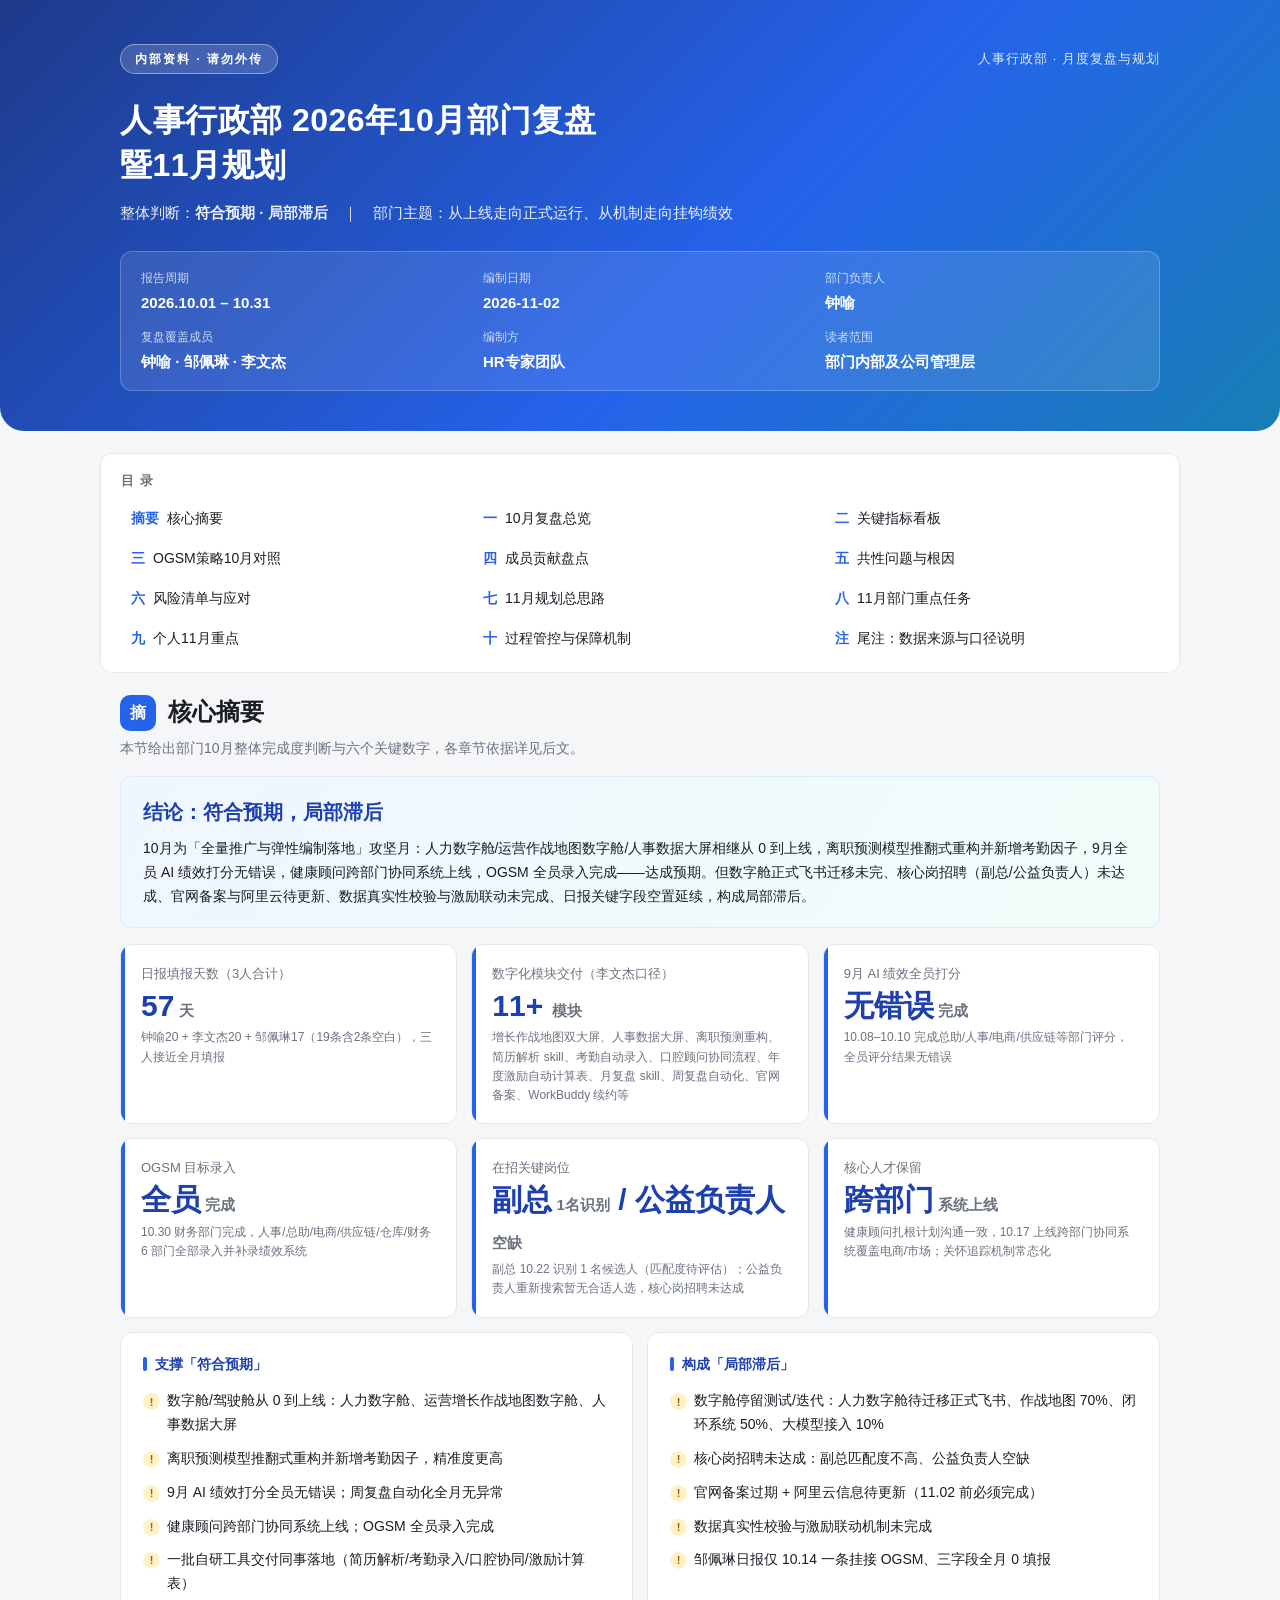
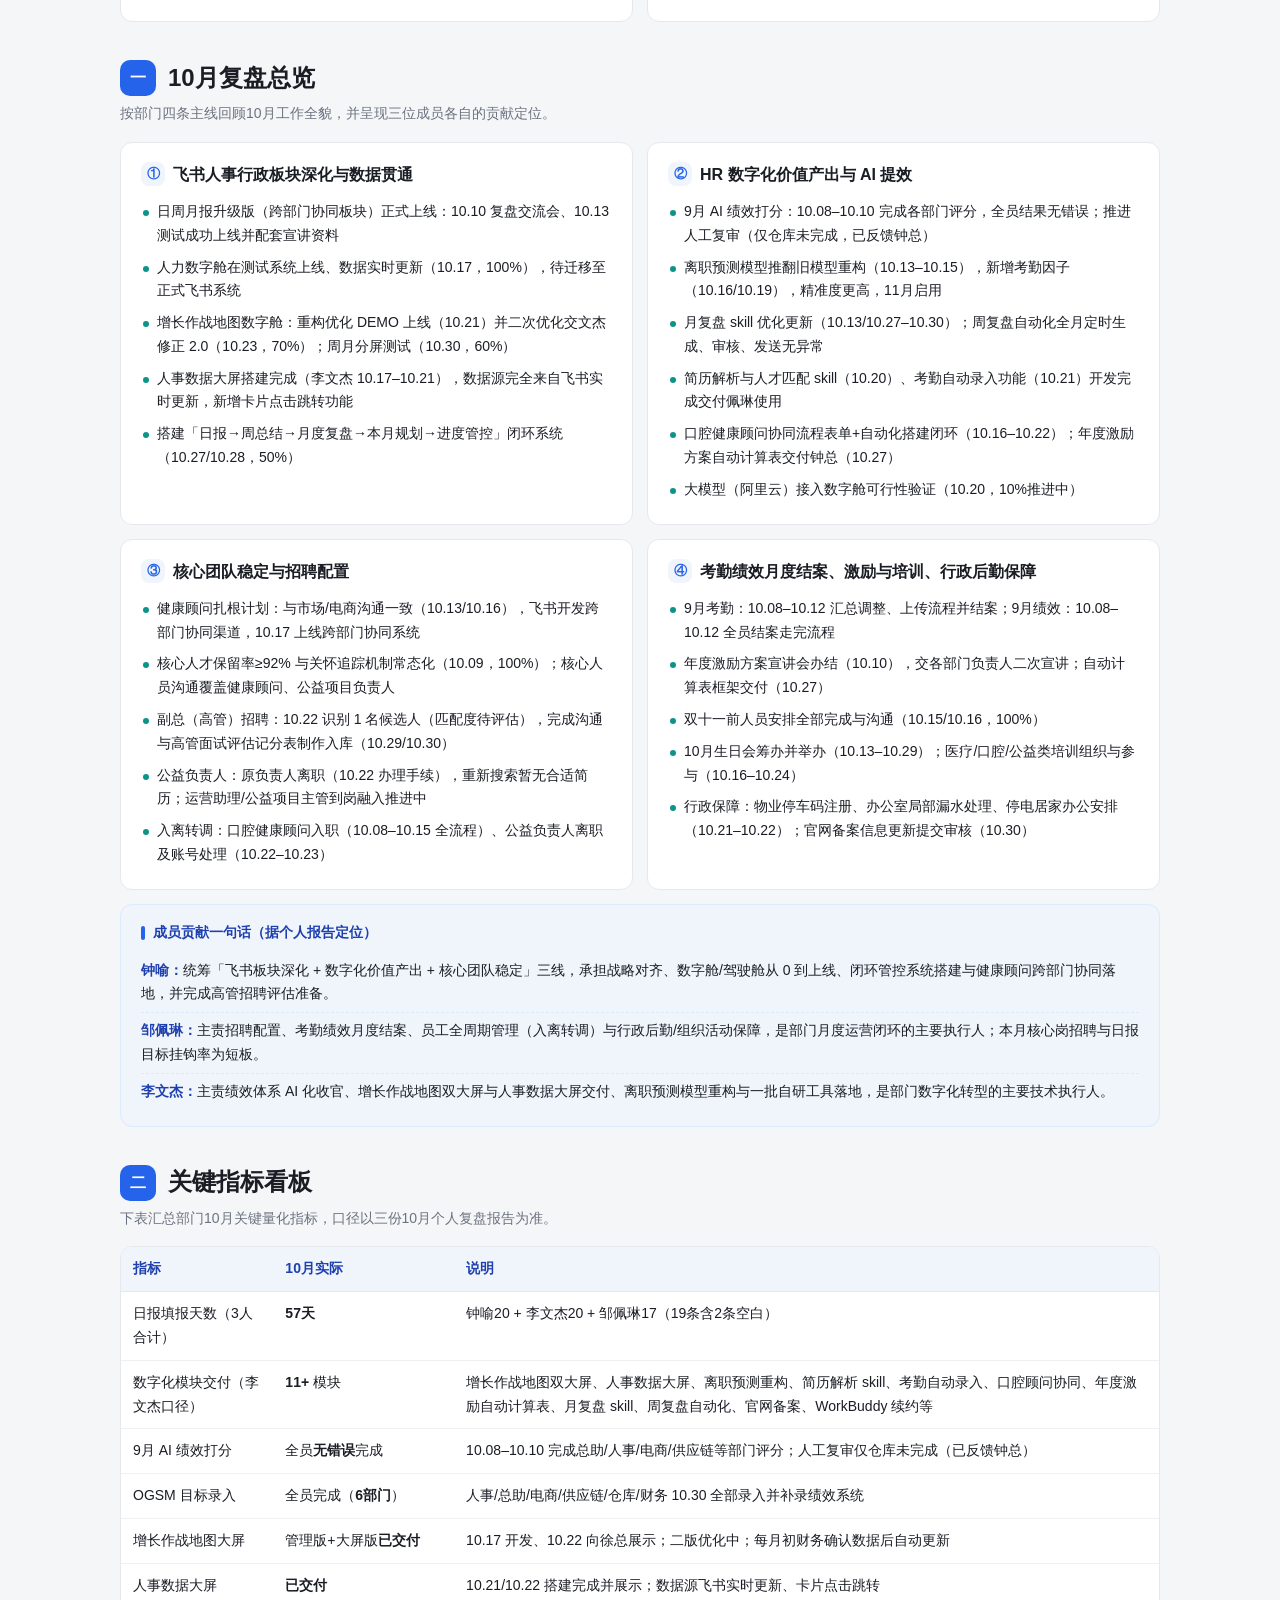
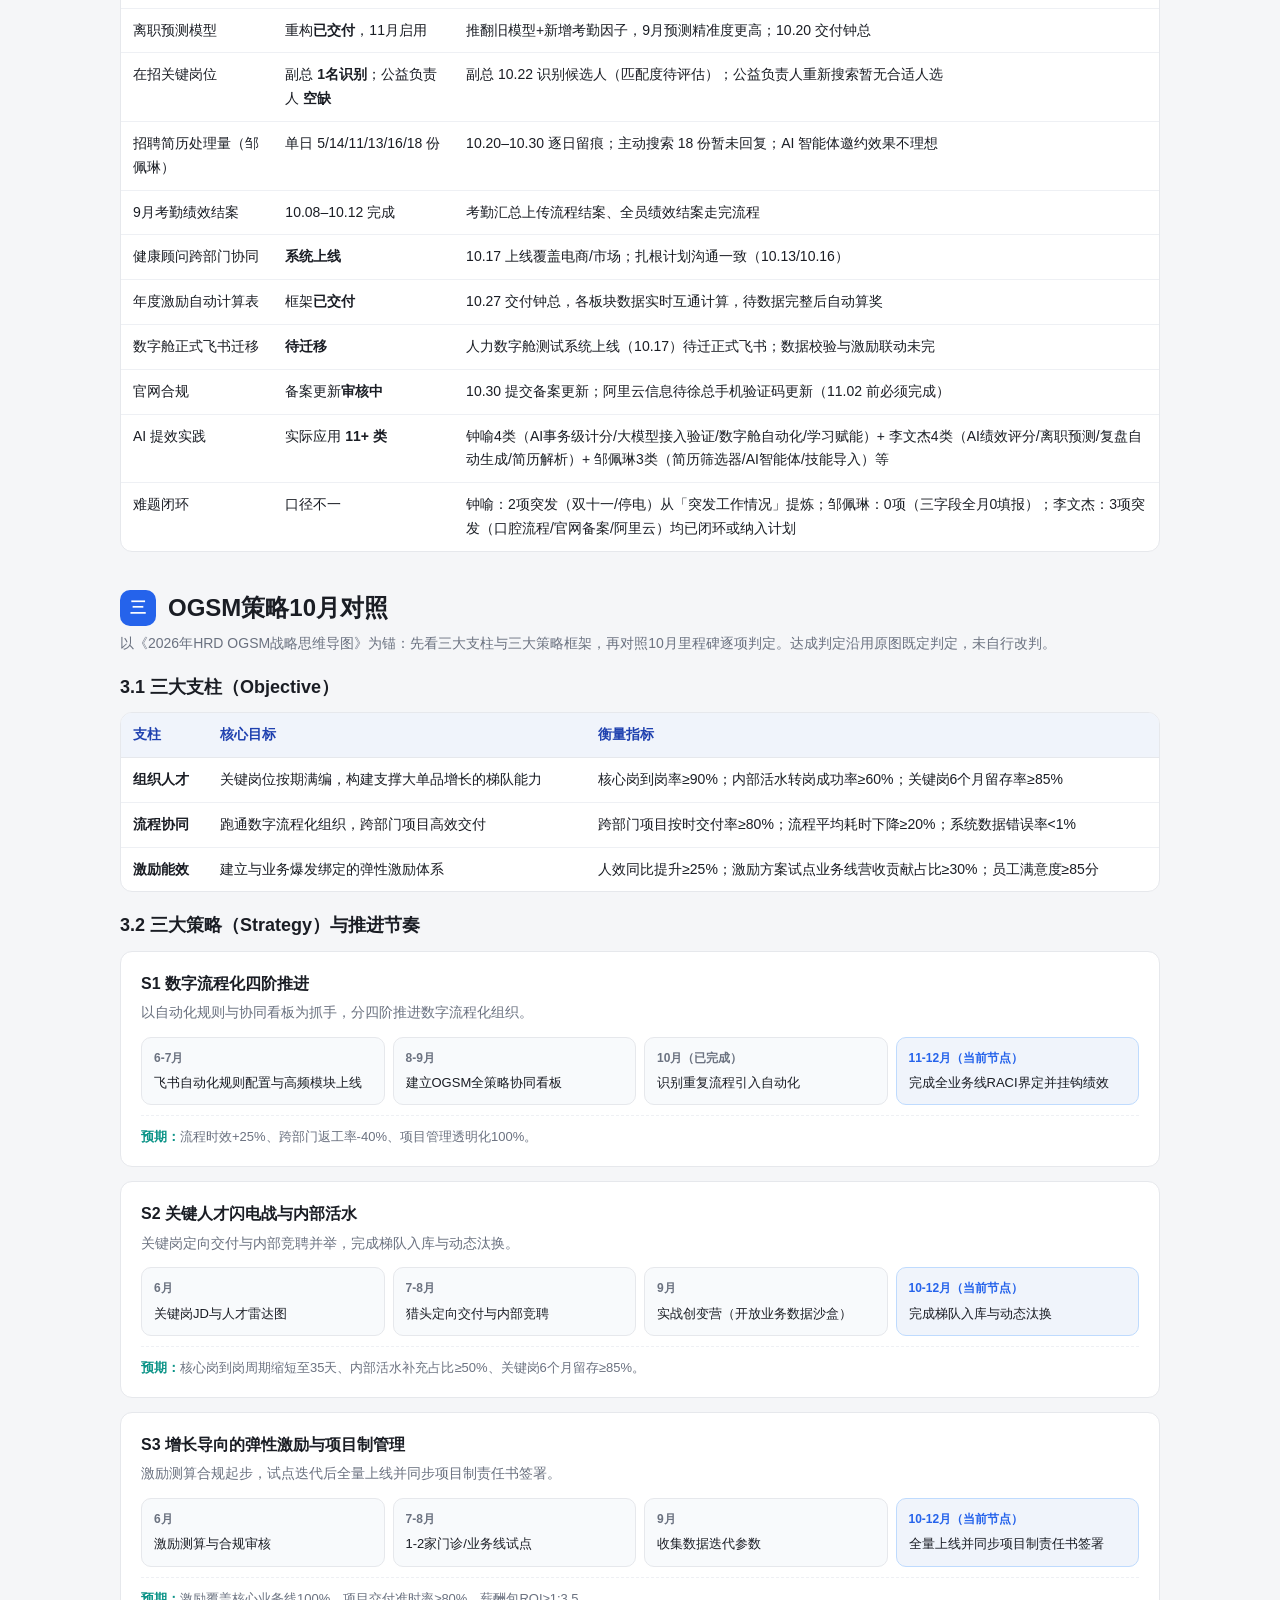
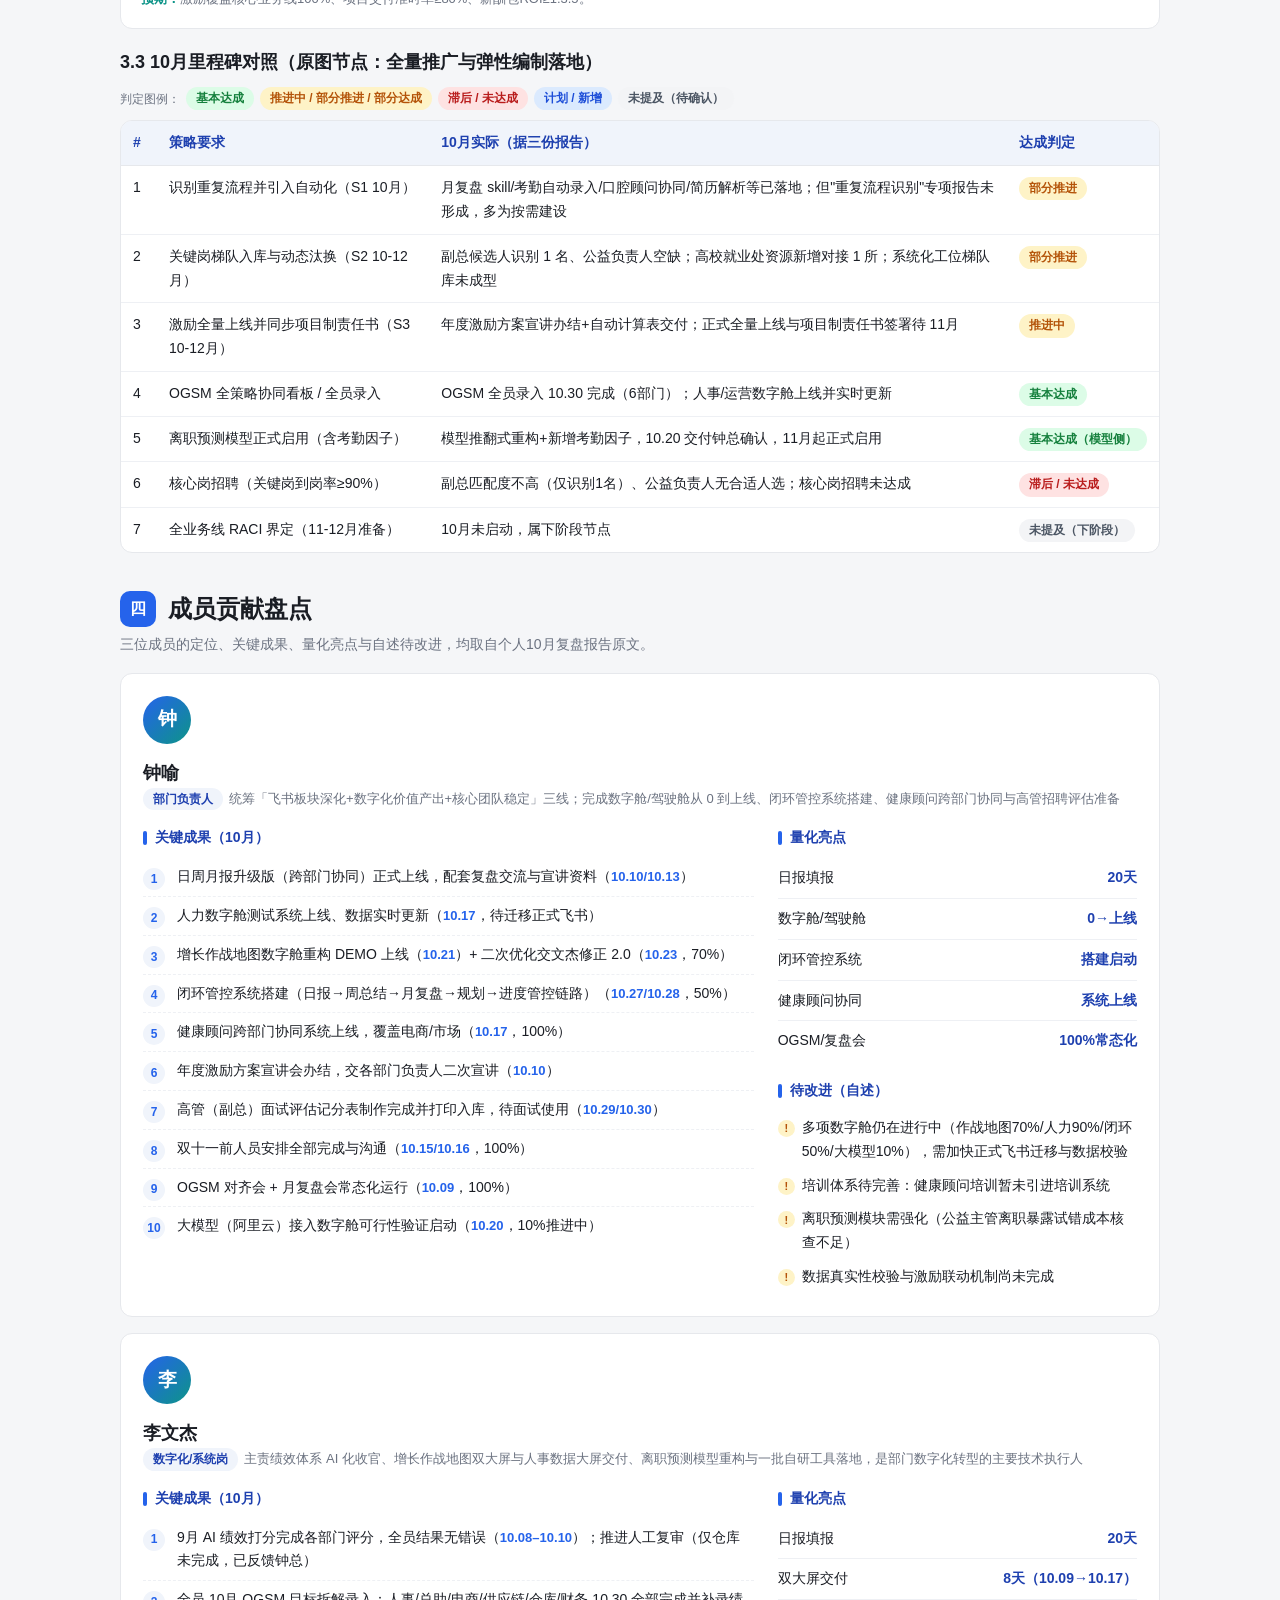
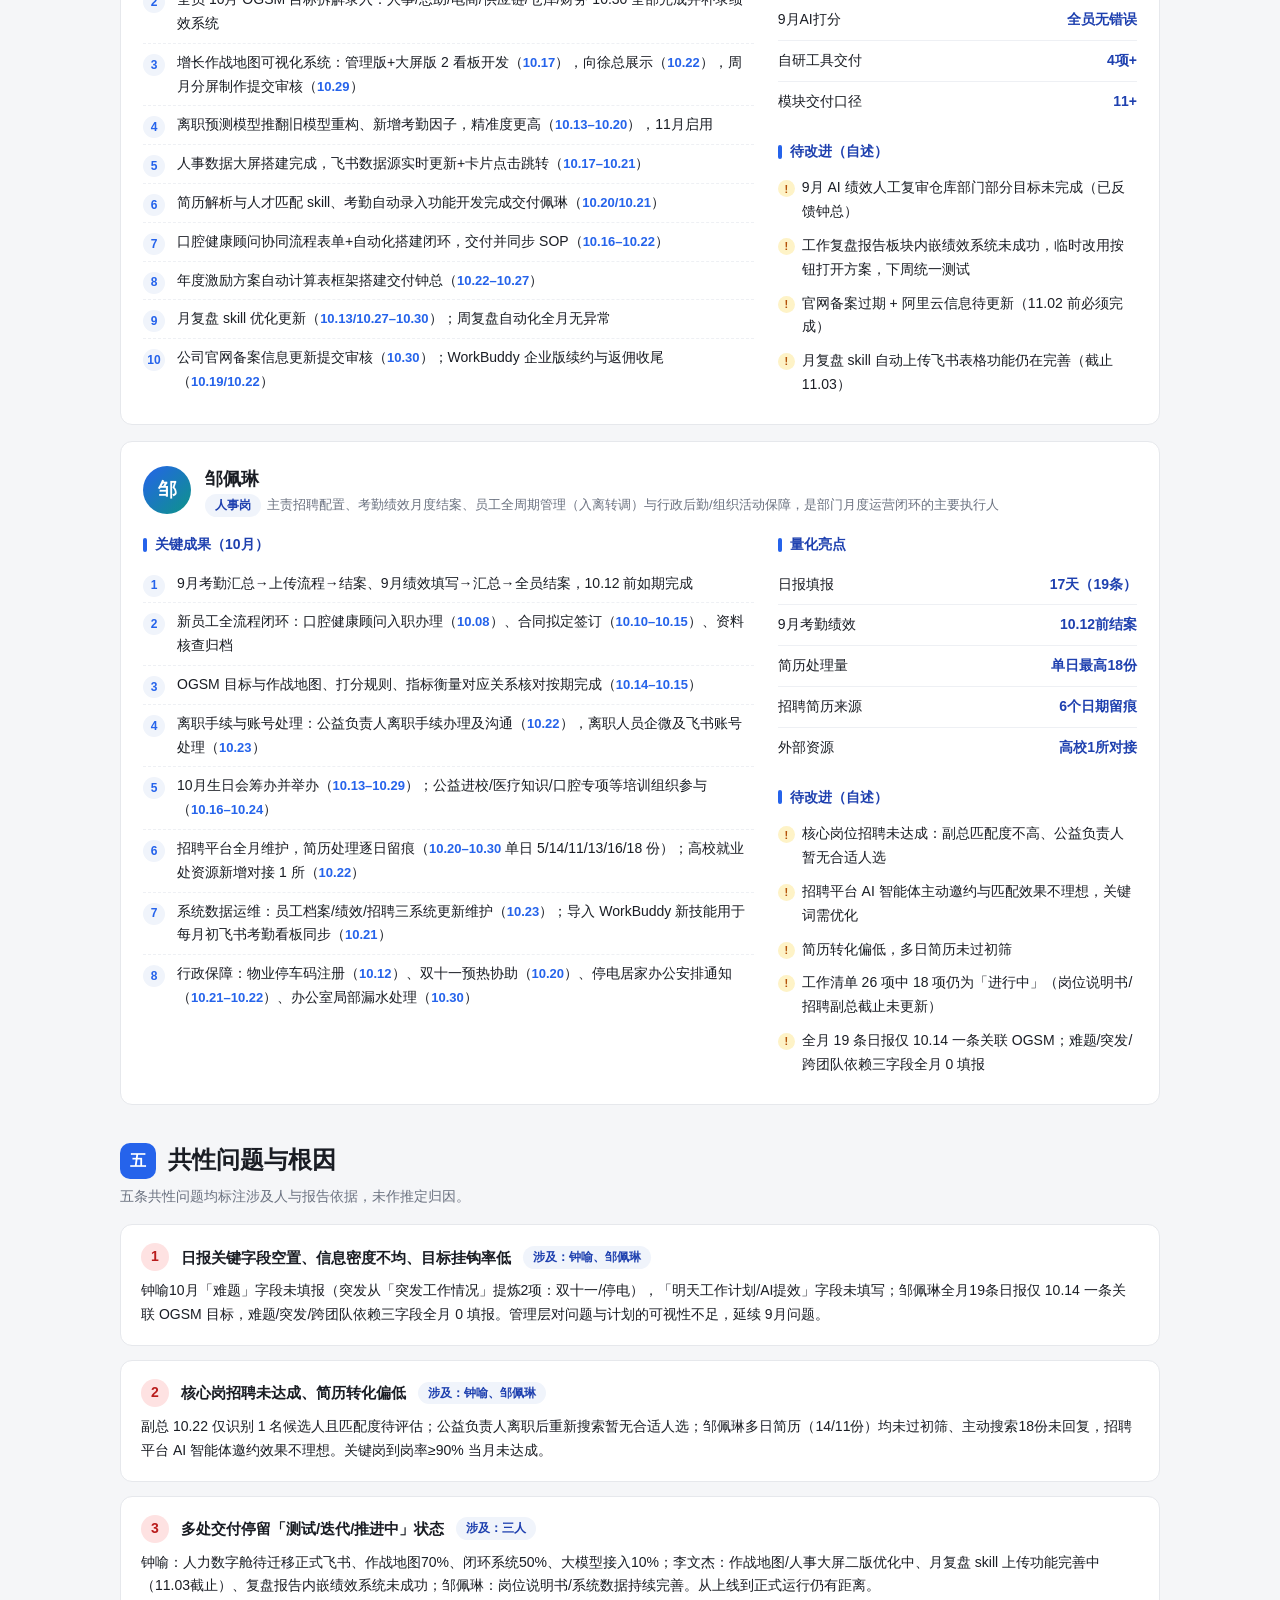
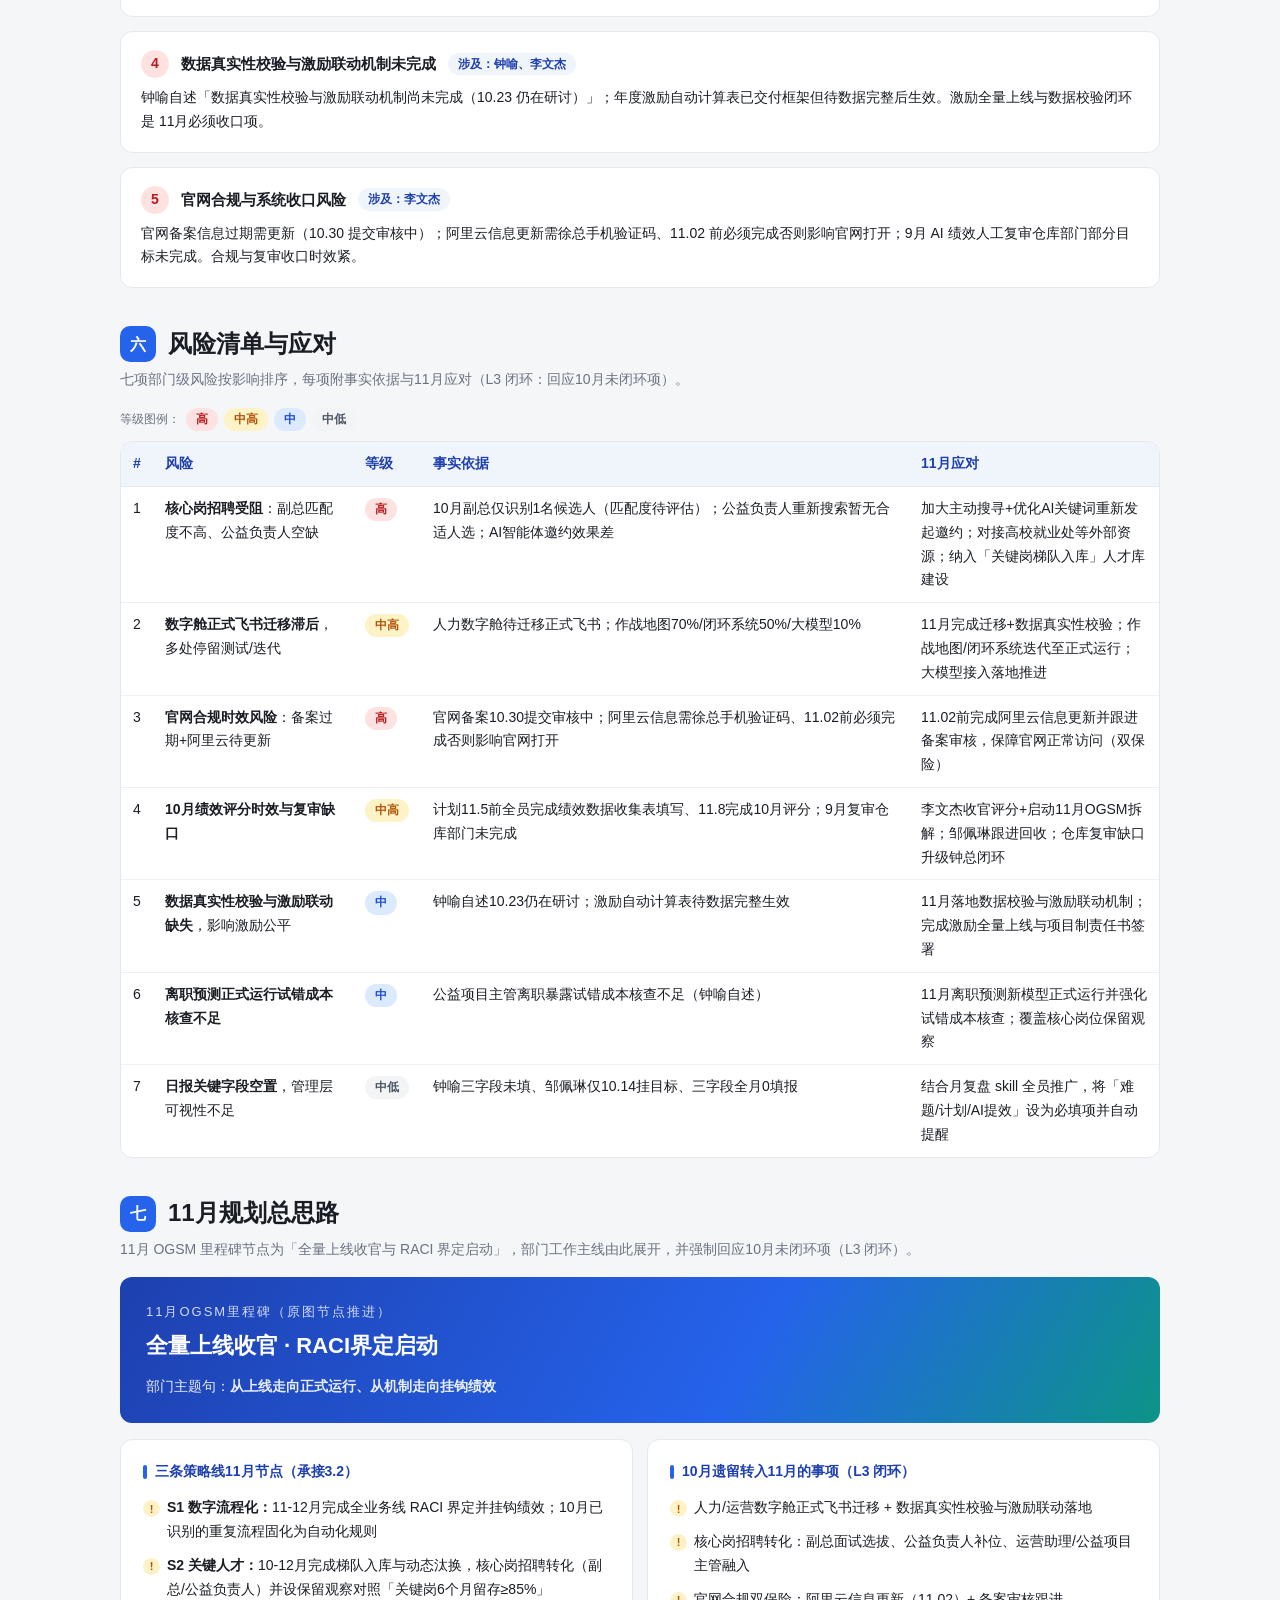
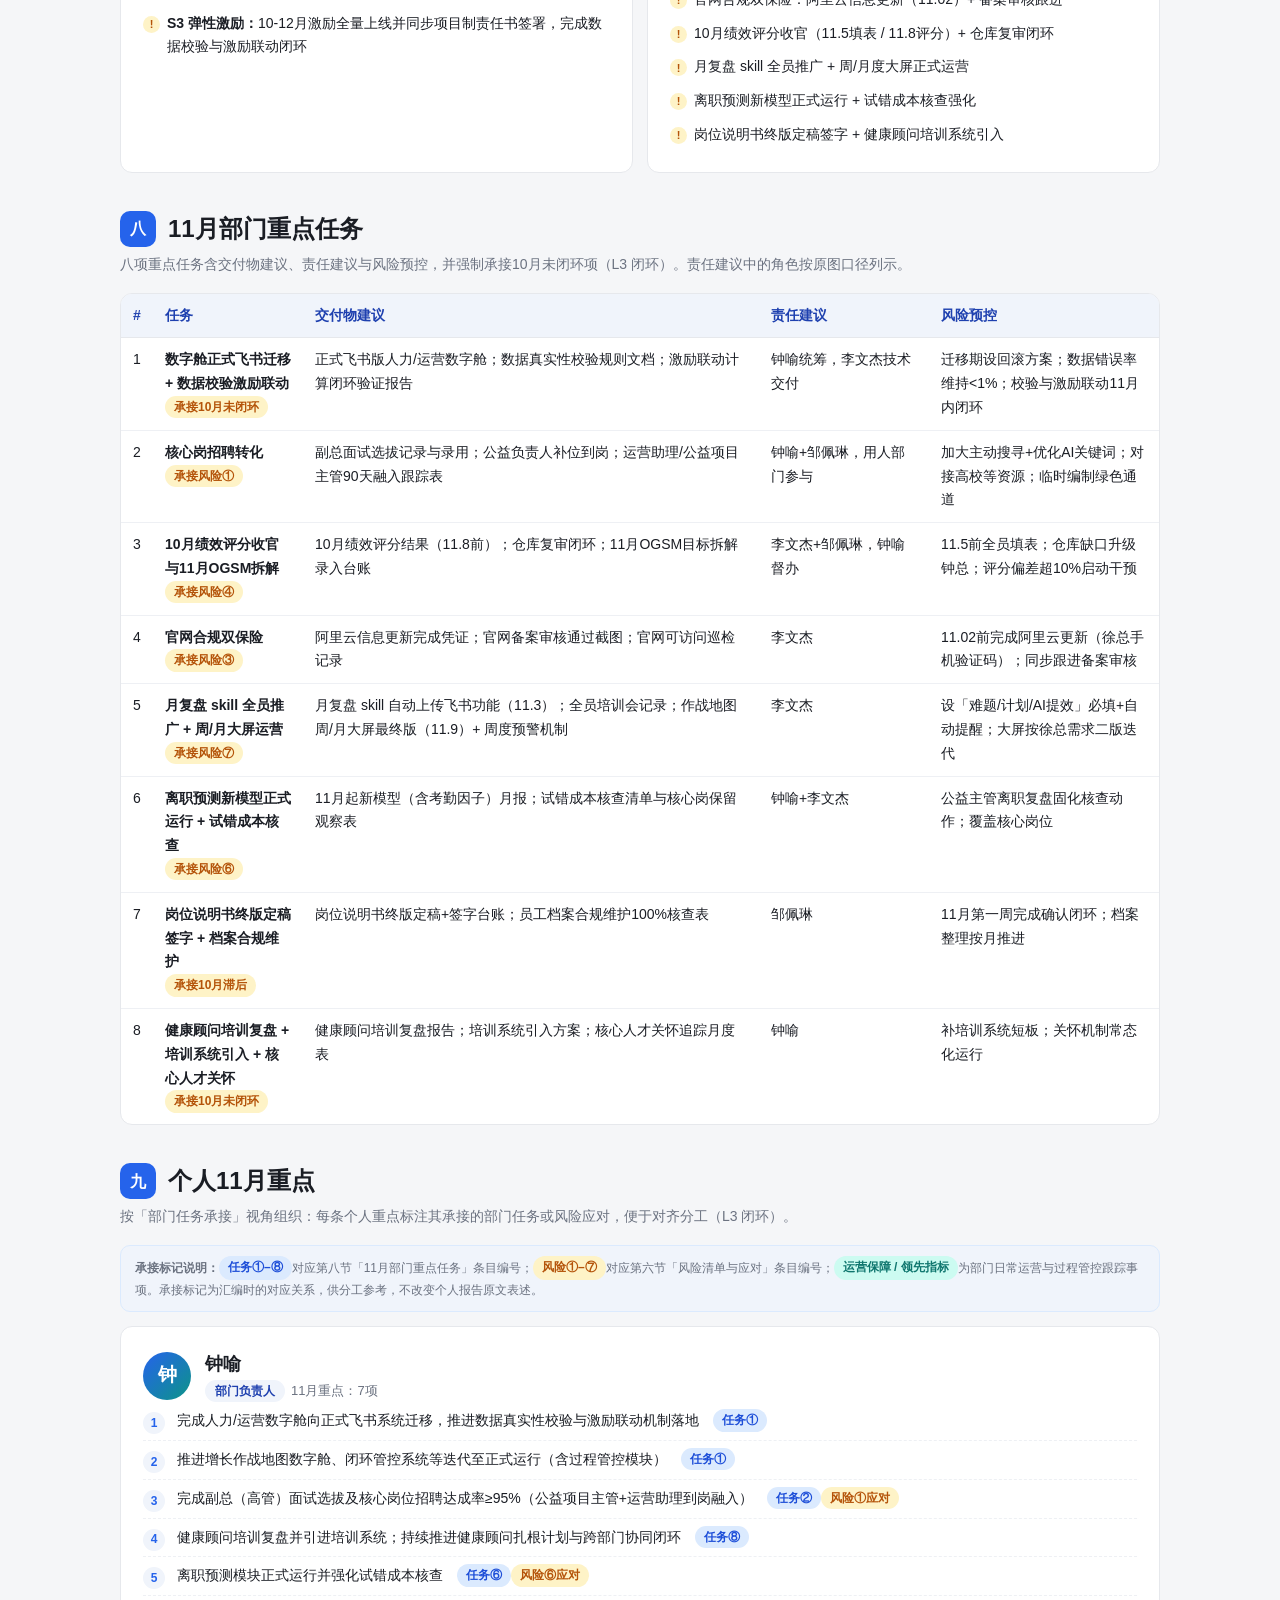
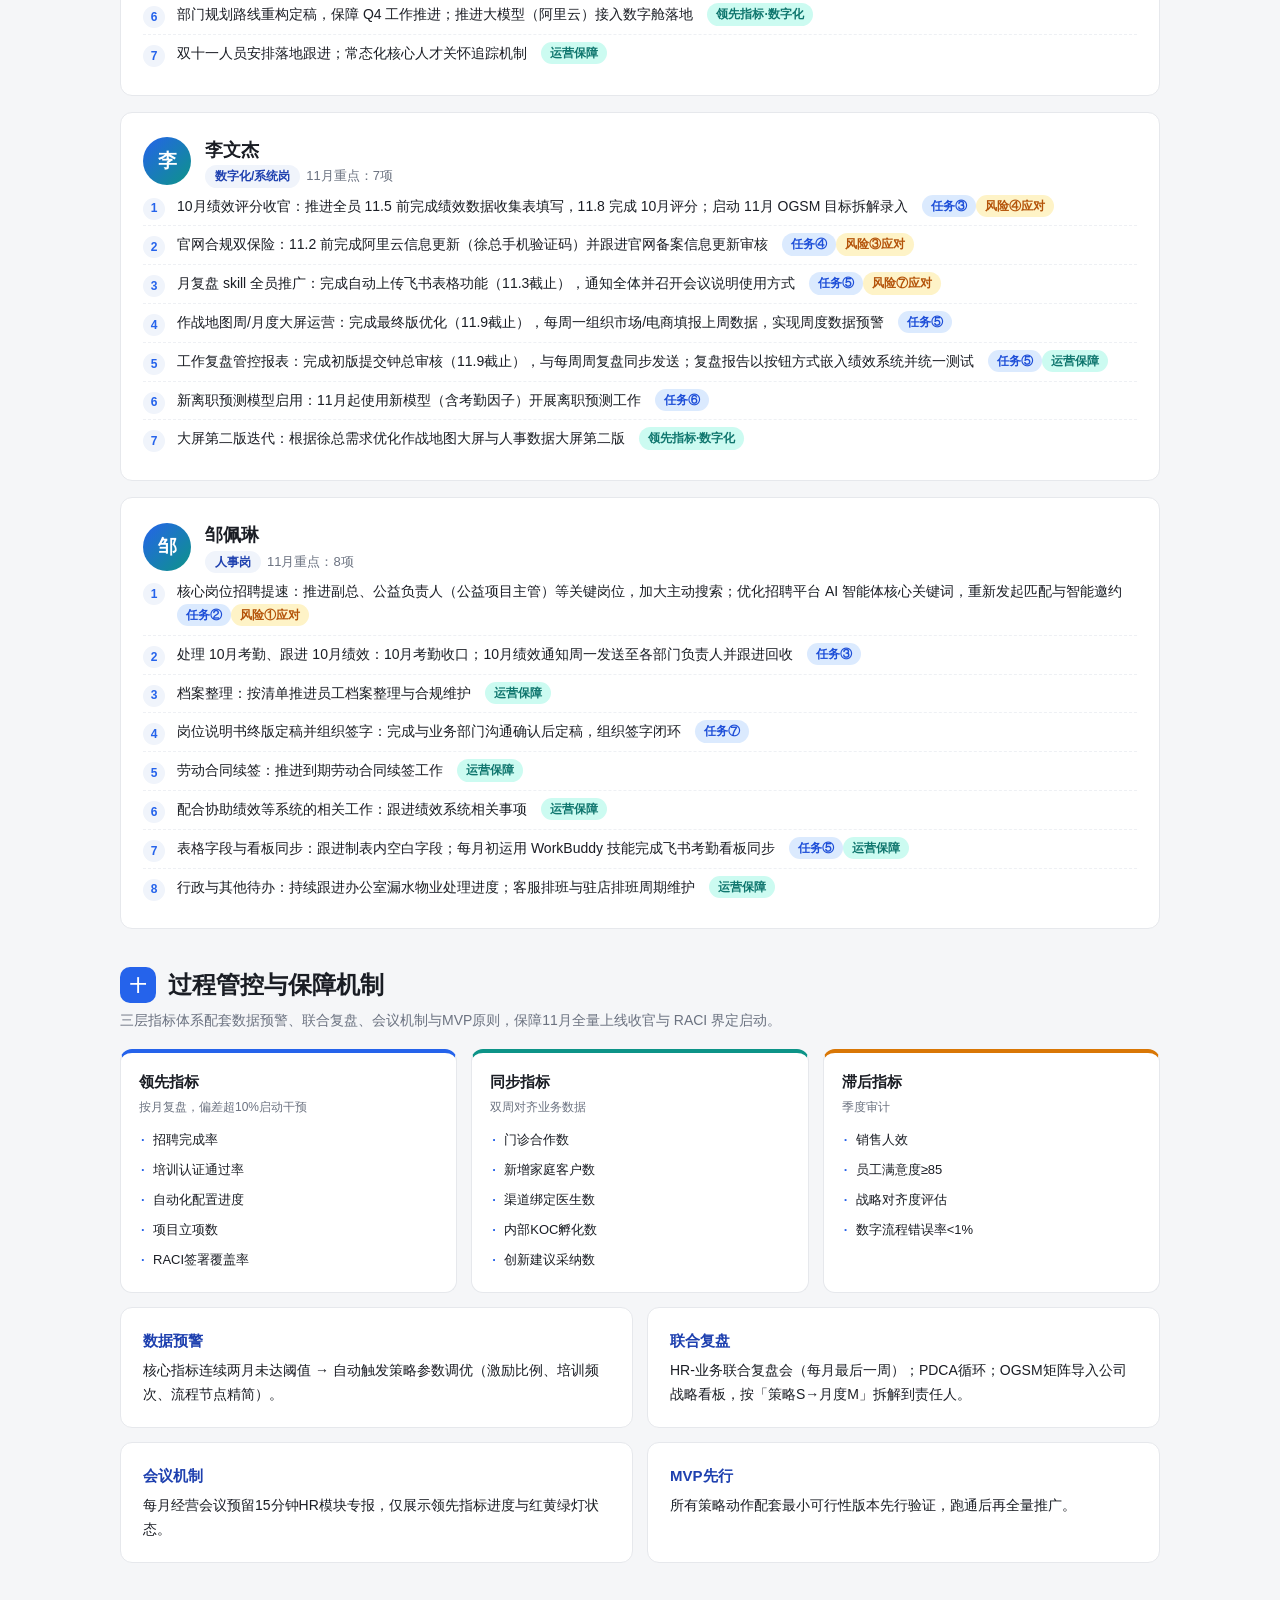
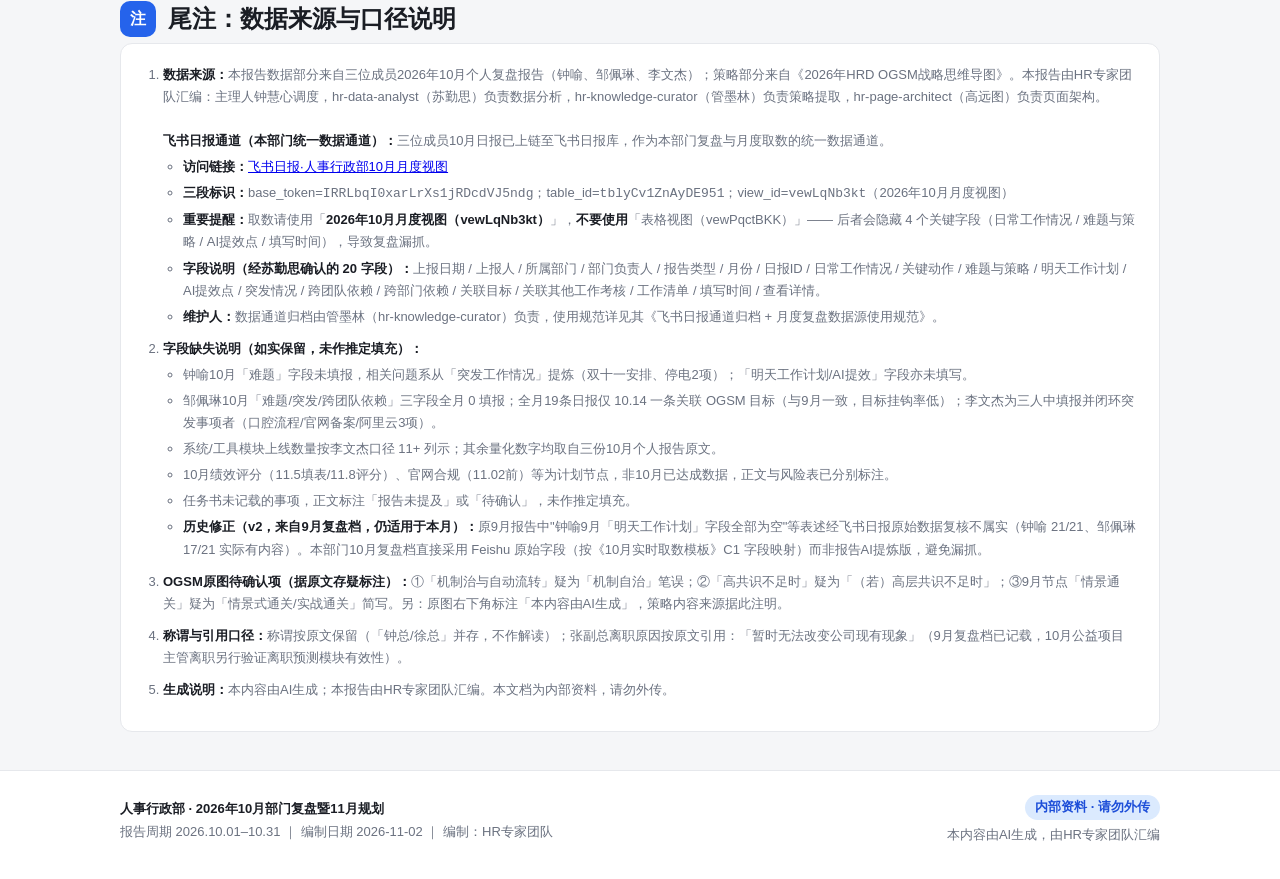
==== dept-review-2026-11.html @ 11ddea5d "deploy 2026-11-02" ====
<!DOCTYPE html>
<html lang="zh-CN">
<head>
<meta charset="UTF-8">
<meta name="viewport" content="width=device-width, initial-scale=1">
<title>人事行政部 2026年10月部门复盘暨11月规划</title>
<style>
  *{margin:0;padding:0;box-sizing:border-box}
  :root{
    --bg:#f5f6f8; --card:#fff; --line:#e6e8ec; --ink:#1a1d24; --sub:#6b7280;
    --blue:#2563eb; --blue-deep:#1e40af; --teal:#0d9488; --amber:#d97706; --green:#16a34a; --red:#dc2626;
    --soft-blue:#f0f4fb; --row:#eef0f4;
  }
  html{-webkit-text-size-adjust:100%}
  body{
    background:var(--bg); color:var(--ink);
    font-family:-apple-system,BlinkMacSystemFont,"Segoe UI","PingFang SC","Microsoft YaHei",sans-serif;
    font-size:16px; line-height:1.7;
  }
  .wrap{max-width:1080px;margin:0 auto;padding:0 20px}

  /* ============ 头部 Hero ============ */
  .hero{
    background:linear-gradient(135deg,#1e3a8a 0%,#2563eb 58%,#0d9488 135%);
    color:#fff;padding:44px 0 40px;border-radius:0 0 24px 24px;
  }
  .hero-top{display:flex;justify-content:space-between;align-items:center;gap:12px;flex-wrap:wrap;margin-bottom:24px}
  .conf-chip{
    background:rgba(255,255,255,.16);border:1px solid rgba(255,255,255,.4);border-radius:999px;
    padding:4px 14px;font-size:12px;letter-spacing:2px;font-weight:600;
  }
  .hero-org{font-size:13px;color:rgba(255,255,255,.85);letter-spacing:1px}
  .hero h1{font-size:32px;line-height:1.4;font-weight:800;letter-spacing:.5px}
  .hero-sub{margin-top:12px;font-size:15px;color:rgba(255,255,255,.9)}
  .hero-sub b{font-weight:700}
  .hero-meta{
    margin-top:26px;display:grid;grid-template-columns:repeat(3,1fr);gap:12px 28px;
    background:rgba(255,255,255,.10);border:1px solid rgba(255,255,255,.22);border-radius:12px;padding:16px 20px;
  }
  .hero-meta div{display:flex;flex-direction:column;gap:1px}
  .hero-meta span{font-size:12px;color:rgba(255,255,255,.75)}
  .hero-meta b{font-size:15px;font-weight:600}

  /* ============ 目录 ============ */
  .toc{background:var(--card);border:1px solid var(--line);border-radius:12px;padding:16px 20px;margin:22px auto}
  .toc-title{font-size:13px;color:var(--sub);font-weight:700;margin-bottom:10px;letter-spacing:1px}
  .toc ol{list-style:none;display:grid;grid-template-columns:repeat(3,1fr);gap:6px 18px}
  .toc a{color:var(--ink);text-decoration:none;font-size:14px;display:flex;gap:8px;padding:5px 10px;border-radius:8px}
  .toc a:hover{background:var(--soft-blue);color:var(--blue)}
  .toc .no{color:var(--blue);font-weight:800;flex:none}

  /* ============ 区块通用 ============ */
  main{padding:26px 0 44px}
  .sec{margin-bottom:38px}
  .sec-head{display:flex;align-items:center;gap:12px;margin-bottom:6px}
  .sec-no{
    flex:none;min-width:36px;height:36px;border-radius:10px;background:var(--blue);color:#fff;
    font-weight:800;display:flex;align-items:center;justify-content:center;font-size:16px;
  }
  .sec-head h2{font-size:24px;font-weight:800;line-height:1.35}
  .lead{color:var(--sub);font-size:14px;margin-bottom:16px}
  .card{background:var(--card);border:1px solid var(--line);border-radius:12px;padding:20px 22px}
  .grid-2{display:grid;grid-template-columns:1fr 1fr;gap:14px}
  .mt{margin-top:14px}

  /* ============ 摘要与KPI ============ */
  .verdict{
    display:flex;flex-wrap:wrap;gap:8px 18px;align-items:center;
    background:linear-gradient(120deg,#eff6ff,#f0fdfa);border:1px solid #dbeafe;border-radius:12px;
    padding:18px 22px;margin-bottom:16px;
  }
  .verdict .tag{font-size:20px;font-weight:800;color:var(--blue-deep)}
  .verdict .txt{font-size:14px;color:var(--ink)}
  .kpi-grid{display:grid;grid-template-columns:repeat(3,1fr);gap:14px}
  .kpi{background:var(--card);border:1px solid var(--line);border-radius:12px;padding:18px 20px;position:relative;overflow:hidden}
  .kpi::before{content:"";position:absolute;left:0;top:0;bottom:0;width:4px;background:var(--blue)}
  .kpi .lbl{font-size:13px;color:var(--sub)}
  .kpi .num{font-size:30px;font-weight:800;color:var(--blue-deep);line-height:1.25;margin:2px 0 4px}
  .kpi .num small{font-size:15px;font-weight:700;color:var(--sub)}
  .kpi .note{font-size:12px;color:var(--sub);line-height:1.6}

  /* ============ 表格 ============ */
  .tbl-wrap{overflow-x:auto;background:var(--card);border:1px solid var(--line);border-radius:12px}
  table{width:100%;border-collapse:collapse;font-size:14px;min-width:720px}
  thead th{background:var(--soft-blue);color:var(--blue-deep);font-weight:700;text-align:left;padding:10px 12px;border-bottom:1px solid var(--line);white-space:nowrap}
  tbody td{padding:10px 12px;border-bottom:1px solid var(--row);vertical-align:top}
  tbody tr:last-child td{border-bottom:none}
  tbody tr:hover{background:#fafbfd}
  .tbl-note{font-size:12px;color:var(--sub);margin-top:8px}

  /* ============ 徽章 ============ */
  .badge{display:inline-block;padding:2px 10px;border-radius:999px;font-size:12px;font-weight:600;white-space:nowrap;line-height:1.6}
  .b-green{background:#dcfce7;color:#15803d}
  .b-amber{background:#fef3c7;color:#b45309}
  .b-red{background:#fee2e2;color:#b91c1c}
  .b-blue{background:#dbeafe;color:#1d4ed8}
  .b-gray{background:#f3f4f6;color:#4b5563}
  .legend{font-size:12px;color:var(--sub);margin-bottom:10px;display:flex;flex-wrap:wrap;gap:6px;align-items:center}

  /* ============ 主线卡 ============ */
  .line-card{background:var(--card);border:1px solid var(--line);border-radius:12px;padding:18px 20px}
  .line-card h3{font-size:16px;font-weight:800;margin-bottom:8px;display:flex;align-items:center;gap:8px}
  .line-card h3 .ln{flex:none;width:24px;height:24px;border-radius:8px;background:var(--soft-blue);color:var(--blue);font-size:13px;font-weight:800;display:flex;align-items:center;justify-content:center}
  .line-card ul{list-style:none}
  .line-card li{font-size:14px;padding:4px 0 4px 16px;position:relative}
  .line-card li::before{content:"";position:absolute;left:2px;top:14px;width:6px;height:6px;border-radius:50%;background:var(--teal)}
  .say{background:var(--soft-blue);border:1px solid #dbeafe;border-radius:12px;padding:16px 20px;font-size:14px}
  .say b{color:var(--blue-deep)}
  .say .row{padding:6px 0;border-bottom:1px dashed #dbeafe}
  .say .row:last-child{border-bottom:none}

  /* ============ 成员卡 ============ */
  .member{background:var(--card);border:1px solid var(--line);border-radius:12px;padding:22px;margin-bottom:16px}
  .m-head{display:flex;align-items:center;gap:14px;flex-wrap:wrap}
  .avatar{
    flex:none;width:48px;height:48px;border-radius:50%;
    background:linear-gradient(135deg,var(--blue),var(--teal));color:#fff;font-weight:800;font-size:19px;
    display:flex;align-items:center;justify-content:center;
  }
  .m-name{font-size:18px;font-weight:800}
  .m-role{font-size:13px;color:var(--sub)}
  .m-role .r-chip{display:inline-block;background:var(--soft-blue);color:var(--blue-deep);border-radius:999px;padding:1px 10px;font-size:12px;font-weight:600;margin-right:6px}
  .m-body{display:grid;grid-template-columns:1.7fr 1fr;gap:24px;margin-top:16px}
  .m-h{font-size:14px;font-weight:800;color:var(--blue-deep);margin-bottom:8px;display:flex;align-items:center;gap:8px}
  .m-h::before{content:"";width:4px;height:14px;border-radius:2px;background:var(--blue)}
  ol.ach{list-style:none;counter-reset:ach}
  ol.ach li{counter-increment:ach;position:relative;padding:7px 0 7px 34px;border-bottom:1px dashed var(--row);font-size:14px}
  ol.ach li:last-child{border-bottom:none}
  ol.ach li::before{
    content:counter(ach);position:absolute;left:0;top:10px;width:22px;height:22px;border-radius:50%;
    background:var(--soft-blue);color:var(--blue);font-size:12px;font-weight:800;
    display:flex;align-items:center;justify-content:center;
  }
  .dt{color:var(--blue);font-weight:700;font-size:13px;white-space:nowrap}
  .stat{display:flex;justify-content:space-between;gap:10px;padding:8px 0;border-bottom:1px solid var(--row);font-size:14px}
  .stat:last-child{border-bottom:none}
  .stat b{color:var(--blue-deep);white-space:nowrap;font-weight:800}
  ul.impr{list-style:none}
  ul.impr li{position:relative;padding:5px 0 5px 24px;font-size:14px}
  ul.impr li::before{
    content:"!";position:absolute;left:0;top:9px;width:17px;height:17px;border-radius:50%;
    background:#fef3c7;color:#b45309;font-size:11px;font-weight:800;display:flex;align-items:center;justify-content:center;
  }
  .side-block{margin-bottom:18px}
  .side-block:last-child{margin-bottom:0}

  /* ============ OGSM 策略卡 ============ */
  .strat{background:var(--card);border:1px solid var(--line);border-radius:12px;padding:18px 20px;margin-bottom:14px}
  .strat h3{font-size:16px;font-weight:800;margin-bottom:4px}
  .strat .s-goal{font-size:14px;color:var(--sub);margin-bottom:12px}
  .phases{display:flex;flex-wrap:wrap;gap:8px}
  .phase{flex:1;min-width:160px;background:#f8fafc;border:1px solid var(--line);border-radius:10px;padding:10px 12px;font-size:13px}
  .phase .p-t{font-size:12px;font-weight:800;color:var(--sub);margin-bottom:4px}
  .phase.now{background:var(--soft-blue);border-color:#bfdbfe}
  .phase.now .p-t{color:var(--blue)}
  .strat .exp{font-size:13px;color:var(--sub);margin-top:10px;padding-top:10px;border-top:1px dashed var(--row)}
  .strat .exp b{color:var(--teal)}

  /* ============ 共性问题 ============ */
  .prob{background:var(--card);border:1px solid var(--line);border-radius:12px;padding:18px 20px;margin-bottom:14px}
  .prob-h{display:flex;gap:12px;align-items:center;flex-wrap:wrap;margin-bottom:8px}
  .prob-no{flex:none;width:28px;height:28px;border-radius:50%;background:#fee2e2;color:#b91c1c;font-weight:800;font-size:14px;display:flex;align-items:center;justify-content:center}
  .prob-h .t{font-size:15px;font-weight:800}
  .who{display:inline-block;background:var(--soft-blue);color:var(--blue-deep);border-radius:999px;padding:1px 10px;font-size:12px;font-weight:600}
  .prob p{font-size:14px;color:var(--ink)}
  .prob p.basis{color:var(--sub);font-size:13px;margin-top:6px}

  /* ============ 11月主题 ============ */
  .theme{
    background:linear-gradient(120deg,#1e40af,#2563eb 60%,#0d9488);color:#fff;border-radius:12px;
    padding:24px 26px;margin-bottom:16px;
  }
  .theme .t-label{font-size:13px;color:rgba(255,255,255,.8);letter-spacing:2px}
  .theme .t-main{font-size:22px;font-weight:800;margin:4px 0 10px}
  .theme .t-sub{font-size:14px;color:rgba(255,255,255,.9)}
  .theme .t-sub b{font-weight:800}

  /* ============ 承接标记 ============ */
  .chip{display:inline-block;padding:1px 9px;border-radius:999px;font-size:12px;font-weight:700;white-space:nowrap;vertical-align:1px}
  .c-task{background:#dbeafe;color:#1d4ed8}
  .c-risk{background:#fef3c7;color:#b45309}
  .c-ops{background:#ccfbf1;color:#0f766e}
  .chip-legend{font-size:12px;color:var(--sub);background:var(--soft-blue);border:1px solid #dbeafe;border-radius:10px;padding:10px 14px;margin-bottom:14px;line-height:1.8}

  /* ============ 过程管控 ============ */
  .layer-grid{display:grid;grid-template-columns:repeat(3,1fr);gap:14px}
  .layer{background:var(--card);border:1px solid var(--line);border-radius:12px;padding:16px 18px;border-top:4px solid var(--blue)}
  .layer.l2{border-top-color:var(--teal)}
  .layer.l3{border-top-color:var(--amber)}
  .layer h3{font-size:15px;font-weight:800;margin-bottom:2px}
  .layer .l-sub{font-size:12px;color:var(--sub);margin-bottom:8px}
  .layer ul{list-style:none}
  .layer li{font-size:13px;padding:4px 0 4px 14px;position:relative}
  .layer li::before{content:"·";position:absolute;left:2px;font-weight:800;color:var(--blue)}
  .mech{display:grid;grid-template-columns:1fr 1fr;gap:14px}
  .mech .card h3{font-size:15px;font-weight:800;margin-bottom:6px;color:var(--blue-deep)}
  .mech .card p{font-size:14px}

  /* ============ 尾注 ============ */
  .notes{font-size:13px;color:var(--sub)}
  .notes ol{padding-left:20px}
  .notes li{margin-bottom:10px}
  .notes b{color:var(--ink)}
  .notes ul{padding-left:20px;margin-top:4px}
  .notes ul li{margin-bottom:4px}

  /* ============ 页脚 ============ */
  footer{border-top:1px solid var(--line);background:var(--card);padding:24px 0 34px;margin-top:8px}
  .foot{display:flex;justify-content:space-between;align-items:center;gap:12px;flex-wrap:wrap;font-size:13px;color:var(--sub)}
  .foot .f-title{font-weight:700;color:var(--ink)}

  /* ============ 响应式（760px 断点） ============ */
  @media (max-width:760px){
    .hero{padding:32px 0 28px;border-radius:0 0 18px 18px}
    .hero h1{font-size:25px}
    .hero-sub{font-size:14px}
    .hero-meta{grid-template-columns:1fr 1fr;gap:10px 16px;padding:14px 16px}
    .toc ol{grid-template-columns:1fr 1fr}
    .sec-head h2{font-size:20px}
    .kpi-grid{grid-template-columns:1fr 1fr}
    .kpi .num{font-size:25px}
    .grid-2,.m-body,.layer-grid,.mech{grid-template-columns:1fr}
    .verdict .tag{font-size:17px}
    .theme .t-main{font-size:18px}
    main{padding:20px 0 32px}
  }
  @media (max-width:460px){
    .kpi-grid{grid-template-columns:1fr}
    .hero-meta{grid-template-columns:1fr}
    .toc ol{grid-template-columns:1fr}
  }

  /* ============ 打印 ============ */
  @media print{
    body{background:#fff;font-size:12px}
    *{-webkit-print-color-adjust:exact;print-color-adjust:exact}
    .toc{display:none}
    .hero{border-radius:0;padding:30px 0 26px}
    .card,.member,.kpi,.strat,.prob,.line-card,.layer,.theme,.verdict,.say{break-inside:avoid}
    .sec-head{break-after:avoid}
    tr{break-inside:avoid}
    a{color:inherit;text-decoration:none}
    .wrap{max-width:100%}
    .tbl-wrap{overflow:visible}
  }
</style>
</head>
<body>

<!-- ================= 头部 ================= -->
<header class="hero">
  <div class="wrap">
    <div class="hero-top">
      <span class="conf-chip">内部资料 · 请勿外传</span>
      <span class="hero-org">人事行政部 · 月度复盘与规划</span>
    </div>
    <h1>人事行政部 2026年10月部门复盘<br>暨11月规划</h1>
    <p class="hero-sub">整体判断：<b>符合预期 · 局部滞后</b>　｜　部门主题：从上线走向正式运行、从机制走向挂钩绩效</p>
    <div class="hero-meta">
      <div><span>报告周期</span><b>2026.10.01 – 10.31</b></div>
      <div><span>编制日期</span><b>2026-11-02</b></div>
      <div><span>部门负责人</span><b>钟喻</b></div>
      <div><span>复盘覆盖成员</span><b>钟喻 · 邹佩琳 · 李文杰</b></div>
      <div><span>编制方</span><b>HR专家团队</b></div>
      <div><span>读者范围</span><b>部门内部及公司管理层</b></div>
    </div>
  </div>
</header>

<!-- ================= 目录 ================= -->
<nav class="toc wrap" aria-label="文档目录">
  <div class="toc-title">目 录</div>
  <ol>
    <li><a href="#sec-summary"><span class="no">摘要</span>核心摘要</a></li>
    <li><a href="#sec-1"><span class="no">一</span>10月复盘总览</a></li>
    <li><a href="#sec-2"><span class="no">二</span>关键指标看板</a></li>
    <li><a href="#sec-3"><span class="no">三</span>OGSM策略10月对照</a></li>
    <li><a href="#sec-4"><span class="no">四</span>成员贡献盘点</a></li>
    <li><a href="#sec-5"><span class="no">五</span>共性问题与根因</a></li>
    <li><a href="#sec-6"><span class="no">六</span>风险清单与应对</a></li>
    <li><a href="#sec-7"><span class="no">七</span>11月规划总思路</a></li>
    <li><a href="#sec-8"><span class="no">八</span>11月部门重点任务</a></li>
    <li><a href="#sec-9"><span class="no">九</span>个人11月重点</a></li>
    <li><a href="#sec-10"><span class="no">十</span>过程管控与保障机制</a></li>
    <li><a href="#sec-notes"><span class="no">注</span>尾注：数据来源与口径说明</a></li>
  </ol>
</nav>

<main class="wrap">

  <!-- ================= 核心摘要 ================= -->
  <section class="sec" id="sec-summary">
    <div class="sec-head"><span class="sec-no">摘</span><h2>核心摘要</h2></div>
    <p class="lead">本节给出部门10月整体完成度判断与六个关键数字，各章节依据详见后文。</p>

    <div class="verdict">
      <span class="tag">结论：符合预期，局部滞后</span>
      <span class="txt">10月为「全量推广与弹性编制落地」攻坚月：人力数字舱/运营作战地图数字舱/人事数据大屏相继从 0 到上线，离职预测模型推翻式重构并新增考勤因子，9月全员 AI 绩效打分无错误，健康顾问跨部门协同系统上线，OGSM 全员录入完成——达成预期。但数字舱正式飞书迁移未完、核心岗招聘（副总/公益负责人）未达成、官网备案与阿里云待更新、数据真实性校验与激励联动未完成、日报关键字段空置延续，构成局部滞后。</span>
    </div>

    <div class="kpi-grid">
      <div class="kpi">
        <div class="lbl">日报填报天数（3人合计）</div>
        <div class="num">57<small> 天</small></div>
        <div class="note">钟喻20 + 李文杰20 + 邹佩琳17（19条含2条空白），三人接近全月填报</div>
      </div>
      <div class="kpi">
        <div class="lbl">数字化模块交付（李文杰口径）</div>
        <div class="num">11+ <small> 模块</small></div>
        <div class="note">增长作战地图双大屏、人事数据大屏、离职预测重构、简历解析 skill、考勤自动录入、口腔顾问协同流程、年度激励自动计算表、月复盘 skill、周复盘自动化、官网备案、WorkBuddy 续约等</div>
      </div>
      <div class="kpi">
        <div class="lbl">9月 AI 绩效全员打分</div>
        <div class="num">无错误<small> 完成</small></div>
        <div class="note">10.08–10.10 完成总助/人事/电商/供应链等部门评分，全员评分结果无错误</div>
      </div>
      <div class="kpi">
        <div class="lbl">OGSM 目标录入</div>
        <div class="num">全员<small> 完成</small></div>
        <div class="note">10.30 财务部门完成，人事/总助/电商/供应链/仓库/财务 6 部门全部录入并补录绩效系统</div>
      </div>
      <div class="kpi">
        <div class="lbl">在招关键岗位</div>
        <div class="num">副总<small> 1名识别</small> / 公益负责人<small> 空缺</small></div>
        <div class="note">副总 10.22 识别 1 名候选人（匹配度待评估）；公益负责人重新搜索暂无合适人选，核心岗招聘未达成</div>
      </div>
      <div class="kpi">
        <div class="lbl">核心人才保留</div>
        <div class="num">跨部门<small> 系统上线</small></div>
        <div class="note">健康顾问扎根计划沟通一致，10.17 上线跨部门协同系统覆盖电商/市场；关怀追踪机制常态化</div>
      </div>
    </div>

    <div class="grid-2 mt">
      <div class="card">
        <div class="m-h">支撑「符合预期」</div>
        <ul class="impr" style="list-style:none">
          <li>数字舱/驾驶舱从 0 到上线：人力数字舱、运营增长作战地图数字舱、人事数据大屏</li>
          <li>离职预测模型推翻式重构并新增考勤因子，精准度更高</li>
          <li>9月 AI 绩效打分全员无错误；周复盘自动化全月无异常</li>
          <li>健康顾问跨部门协同系统上线；OGSM 全员录入完成</li>
          <li>一批自研工具交付同事落地（简历解析/考勤录入/口腔协同/激励计算表）</li>
        </ul>
      </div>
      <div class="card">
        <div class="m-h">构成「局部滞后」</div>
        <ul class="impr">
          <li>数字舱停留测试/迭代：人力数字舱待迁移正式飞书、作战地图 70%、闭环系统 50%、大模型接入 10%</li>
          <li>核心岗招聘未达成：副总匹配度不高、公益负责人空缺</li>
          <li>官网备案过期 + 阿里云信息待更新（11.02 前必须完成）</li>
          <li>数据真实性校验与激励联动机制未完成</li>
          <li>邹佩琳日报仅 10.14 一条挂接 OGSM、三字段全月 0 填报</li>
        </ul>
      </div>
    </div>
  </section>

  <!-- ================= 一、10月复盘总览 ================= -->
  <section class="sec" id="sec-1">
    <div class="sec-head"><span class="sec-no">一</span><h2>10月复盘总览</h2></div>
    <p class="lead">按部门四条主线回顾10月工作全貌，并呈现三位成员各自的贡献定位。</p>

    <div class="grid-2">
      <div class="line-card">
        <h3><span class="ln">①</span>飞书人事行政板块深化与数据贯通</h3>
        <ul>
          <li>日周月报升级版（跨部门协同板块）正式上线：10.10 复盘交流会、10.13 测试成功上线并配套宣讲资料</li>
          <li>人力数字舱在测试系统上线、数据实时更新（10.17，100%），待迁移至正式飞书系统</li>
          <li>增长作战地图数字舱：重构优化 DEMO 上线（10.21）并二次优化交文杰修正 2.0（10.23，70%）；周月分屏测试（10.30，60%）</li>
          <li>人事数据大屏搭建完成（李文杰 10.17–10.21），数据源完全来自飞书实时更新，新增卡片点击跳转功能</li>
          <li>搭建「日报→周总结→月度复盘→本月规划→进度管控」闭环系统（10.27/10.28，50%）</li>
        </ul>
      </div>
      <div class="line-card">
        <h3><span class="ln">②</span>HR 数字化价值产出与 AI 提效</h3>
        <ul>
          <li>9月 AI 绩效打分：10.08–10.10 完成各部门评分，全员结果无错误；推进人工复审（仅仓库未完成，已反馈钟总）</li>
          <li>离职预测模型推翻旧模型重构（10.13–10.15），新增考勤因子（10.16/10.19），精准度更高，11月启用</li>
          <li>月复盘 skill 优化更新（10.13/10.27–10.30）；周复盘自动化全月定时生成、审核、发送无异常</li>
          <li>简历解析与人才匹配 skill（10.20）、考勤自动录入功能（10.21）开发完成交付佩琳使用</li>
          <li>口腔健康顾问协同流程表单+自动化搭建闭环（10.16–10.22）；年度激励方案自动计算表交付钟总（10.27）</li>
          <li>大模型（阿里云）接入数字舱可行性验证（10.20，10%推进中）</li>
        </ul>
      </div>
      <div class="line-card">
        <h3><span class="ln">③</span>核心团队稳定与招聘配置</h3>
        <ul>
          <li>健康顾问扎根计划：与市场/电商沟通一致（10.13/10.16），飞书开发跨部门协同渠道，10.17 上线跨部门协同系统</li>
          <li>核心人才保留率≥92% 与关怀追踪机制常态化（10.09，100%）；核心人员沟通覆盖健康顾问、公益项目负责人</li>
          <li>副总（高管）招聘：10.22 识别 1 名候选人（匹配度待评估），完成沟通与高管面试评估记分表制作入库（10.29/10.30）</li>
          <li>公益负责人：原负责人离职（10.22 办理手续），重新搜索暂无合适简历；运营助理/公益项目主管到岗融入推进中</li>
          <li>入离转调：口腔健康顾问入职（10.08–10.15 全流程）、公益负责人离职及账号处理（10.22–10.23）</li>
        </ul>
      </div>
      <div class="line-card">
        <h3><span class="ln">④</span>考勤绩效月度结案、激励与培训、行政后勤保障</h3>
        <ul>
          <li>9月考勤：10.08–10.12 汇总调整、上传流程并结案；9月绩效：10.08–10.12 全员结案走完流程</li>
          <li>年度激励方案宣讲会办结（10.10），交各部门负责人二次宣讲；自动计算表框架交付（10.27）</li>
          <li>双十一前人员安排全部完成与沟通（10.15/10.16，100%）</li>
          <li>10月生日会筹办并举办（10.13–10.29）；医疗/口腔/公益类培训组织与参与（10.16–10.24）</li>
          <li>行政保障：物业停车码注册、办公室局部漏水处理、停电居家办公安排（10.21–10.22）；官网备案信息更新提交审核（10.30）</li>
        </ul>
      </div>
    </div>

    <div class="say mt">
      <div class="m-h">成员贡献一句话（据个人报告定位）</div>
      <div class="row"><b>钟喻：</b>统筹「飞书板块深化 + 数字化价值产出 + 核心团队稳定」三线，承担战略对齐、数字舱/驾驶舱从 0 到上线、闭环管控系统搭建与健康顾问跨部门协同落地，并完成高管招聘评估准备。</div>
      <div class="row"><b>邹佩琳：</b>主责招聘配置、考勤绩效月度结案、员工全周期管理（入离转调）与行政后勤/组织活动保障，是部门月度运营闭环的主要执行人；本月核心岗招聘与日报目标挂钩率为短板。</div>
      <div class="row"><b>李文杰：</b>主责绩效体系 AI 化收官、增长作战地图双大屏与人事数据大屏交付、离职预测模型重构与一批自研工具落地，是部门数字化转型的主要技术执行人。</div>
    </div>
  </section>

  <!-- ================= 二、关键指标看板 ================= -->
  <section class="sec" id="sec-2">
    <div class="sec-head"><span class="sec-no">二</span><h2>关键指标看板</h2></div>
    <p class="lead">下表汇总部门10月关键量化指标，口径以三份10月个人复盘报告为准。</p>
    <div class="tbl-wrap">
      <table>
        <thead>
          <tr><th scope="col">指标</th><th scope="col">10月实际</th><th scope="col">说明</th></tr>
        </thead>
        <tbody>
          <tr><td>日报填报天数（3人合计）</td><td><b>57天</b></td><td>钟喻20 + 李文杰20 + 邹佩琳17（19条含2条空白）</td></tr>
          <tr><td>数字化模块交付（李文杰口径）</td><td><b>11+</b> 模块</td><td>增长作战地图双大屏、人事数据大屏、离职预测重构、简历解析 skill、考勤自动录入、口腔顾问协同、年度激励自动计算表、月复盘 skill、周复盘自动化、官网备案、WorkBuddy 续约等</td></tr>
          <tr><td>9月 AI 绩效打分</td><td>全员<b>无错误</b>完成</td><td>10.08–10.10 完成总助/人事/电商/供应链等部门评分；人工复审仅仓库未完成（已反馈钟总）</td></tr>
          <tr><td>OGSM 目标录入</td><td>全员完成（<b>6部门</b>）</td><td>人事/总助/电商/供应链/仓库/财务 10.30 全部录入并补录绩效系统</td></tr>
          <tr><td>增长作战地图大屏</td><td>管理版+大屏版<b>已交付</b></td><td>10.17 开发、10.22 向徐总展示；二版优化中；每月初财务确认数据后自动更新</td></tr>
          <tr><td>人事数据大屏</td><td><b>已交付</b></td><td>10.21/10.22 搭建完成并展示；数据源飞书实时更新、卡片点击跳转</td></tr>
          <tr><td>离职预测模型</td><td>重构<b>已交付</b>，11月启用</td><td>推翻旧模型+新增考勤因子，9月预测精准度更高；10.20 交付钟总</td></tr>
          <tr><td>在招关键岗位</td><td>副总 <b>1名识别</b>；公益负责人 <b>空缺</b></td><td>副总 10.22 识别候选人（匹配度待评估）；公益负责人重新搜索暂无合适人选</td></tr>
          <tr><td>招聘简历处理量（邹佩琳）</td><td>单日 5/14/11/13/16/18 份</td><td>10.20–10.30 逐日留痕；主动搜索 18 份暂未回复；AI 智能体邀约效果不理想</td></tr>
          <tr><td>9月考勤绩效结案</td><td>10.08–10.12 完成</td><td>考勤汇总上传流程结案、全员绩效结案走完流程</td></tr>
          <tr><td>健康顾问跨部门协同</td><td><b>系统上线</b></td><td>10.17 上线覆盖电商/市场；扎根计划沟通一致（10.13/10.16）</td></tr>
          <tr><td>年度激励自动计算表</td><td>框架<b>已交付</b></td><td>10.27 交付钟总，各板块数据实时互通计算，待数据完整后自动算奖</td></tr>
          <tr><td>数字舱正式飞书迁移</td><td><b>待迁移</b></td><td>人力数字舱测试系统上线（10.17）待迁正式飞书；数据校验与激励联动未完</td></tr>
          <tr><td>官网合规</td><td>备案更新<b>审核中</b></td><td>10.30 提交备案更新；阿里云信息待徐总手机验证码更新（11.02 前必须完成）</td></tr>
          <tr><td>AI 提效实践</td><td>实际应用 <b>11+ 类</b></td><td>钟喻4类（AI事务级计分/大模型接入验证/数字舱自动化/学习赋能）+ 李文杰4类（AI绩效评分/离职预测/复盘自动生成/简历解析）+ 邹佩琳3类（简历筛选器/AI智能体/技能导入）等</td></tr>
          <tr><td>难题闭环</td><td>口径不一</td><td>钟喻：2项突发（双十一/停电）从「突发工作情况」提炼；邹佩琳：0项（三字段全月0填报）；李文杰：3项突发（口腔流程/官网备案/阿里云）均已闭环或纳入计划</td></tr>
        </tbody>
      </table>
    </div>
  </section>

  <!-- ================= 三、OGSM策略10月对照 ================= -->
  <section class="sec" id="sec-3">
    <div class="sec-head"><span class="sec-no">三</span><h2>OGSM策略10月对照</h2></div>
    <p class="lead">以《2026年HRD OGSM战略思维导图》为锚：先看三大支柱与三大策略框架，再对照10月里程碑逐项判定。达成判定沿用原图既定判定，未自行改判。</p>

    <h3 style="font-size:18px;font-weight:800;margin:6px 0 10px">3.1 三大支柱（Objective）</h3>
    <div class="tbl-wrap">
      <table style="min-width:680px">
        <thead>
          <tr><th scope="col">支柱</th><th scope="col">核心目标</th><th scope="col">衡量指标</th></tr>
        </thead>
        <tbody>
          <tr><td><b>组织人才</b></td><td>关键岗位按期满编，构建支撑大单品增长的梯队能力</td><td>核心岗到岗率≥90%；内部活水转岗成功率≥60%；关键岗6个月留存率≥85%</td></tr>
          <tr><td><b>流程协同</b></td><td>跑通数字流程化组织，跨部门项目高效交付</td><td>跨部门项目按时交付率≥80%；流程平均耗时下降≥20%；系统数据错误率&lt;1%</td></tr>
          <tr><td><b>激励能效</b></td><td>建立与业务爆发绑定的弹性激励体系</td><td>人效同比提升≥25%；激励方案试点业务线营收贡献占比≥30%；员工满意度≥85分</td></tr>
        </tbody>
      </table>
    </div>

    <h3 style="font-size:18px;font-weight:800;margin:18px 0 10px">3.2 三大策略（Strategy）与推进节奏</h3>
    <div class="strat">
      <h3>S1 数字流程化四阶推进</h3>
      <div class="s-goal">以自动化规则与协同看板为抓手，分四阶推进数字流程化组织。</div>
      <div class="phases">
        <div class="phase"><div class="p-t">6-7月</div>飞书自动化规则配置与高频模块上线</div>
        <div class="phase"><div class="p-t">8-9月</div>建立OGSM全策略协同看板</div>
        <div class="phase"><div class="p-t">10月（已完成）</div>识别重复流程引入自动化</div>
        <div class="phase now"><div class="p-t">11-12月（当前节点）</div>完成全业务线RACI界定并挂钩绩效</div>
      </div>
      <div class="exp"><b>预期：</b>流程时效+25%、跨部门返工率-40%、项目管理透明化100%。</div>
    </div>
    <div class="strat">
      <h3>S2 关键人才闪电战与内部活水</h3>
      <div class="s-goal">关键岗定向交付与内部竞聘并举，完成梯队入库与动态汰换。</div>
      <div class="phases">
        <div class="phase"><div class="p-t">6月</div>关键岗JD与人才雷达图</div>
        <div class="phase"><div class="p-t">7-8月</div>猎头定向交付与内部竞聘</div>
        <div class="phase"><div class="p-t">9月</div>实战创变营（开放业务数据沙盒）</div>
        <div class="phase now"><div class="p-t">10-12月（当前节点）</div>完成梯队入库与动态汰换</div>
      </div>
      <div class="exp"><b>预期：</b>核心岗到岗周期缩短至35天、内部活水补充占比≥50%、关键岗6个月留存≥85%。</div>
    </div>
    <div class="strat">
      <h3>S3 增长导向的弹性激励与项目制管理</h3>
      <div class="s-goal">激励测算合规起步，试点迭代后全量上线并同步项目制责任书签署。</div>
      <div class="phases">
        <div class="phase"><div class="p-t">6月</div>激励测算与合规审核</div>
        <div class="phase"><div class="p-t">7-8月</div>1-2家门诊/业务线试点</div>
        <div class="phase"><div class="p-t">9月</div>收集数据迭代参数</div>
        <div class="phase now"><div class="p-t">10-12月（当前节点）</div>全量上线并同步项目制责任书签署</div>
      </div>
      <div class="exp"><b>预期：</b>激励覆盖核心业务线100%、项目交付准时率≥80%、薪酬包ROI≥1:3.5。</div>
    </div>

    <h3 style="font-size:18px;font-weight:800;margin:18px 0 10px">3.3 10月里程碑对照（原图节点：全量推广与弹性编制落地）</h3>
    <div class="legend">
      <span>判定图例：</span>
      <span class="badge b-green">基本达成</span>
      <span class="badge b-amber">推进中 / 部分推进 / 部分达成</span>
      <span class="badge b-red">滞后 / 未达成</span>
      <span class="badge b-blue">计划 / 新增</span>
      <span class="badge b-gray">未提及（待确认）</span>
    </div>
    <div class="tbl-wrap">
      <table style="min-width:760px">
        <thead>
          <tr><th scope="col" style="width:36px">#</th><th scope="col">策略要求</th><th scope="col">10月实际（据三份报告）</th><th scope="col" style="width:130px">达成判定</th></tr>
        </thead>
        <tbody>
          <tr><td>1</td><td>识别重复流程并引入自动化（S1 10月）</td><td>月复盘 skill/考勤自动录入/口腔顾问协同/简历解析等已落地；但"重复流程识别"专项报告未形成，多为按需建设</td><td><span class="badge b-amber">部分推进</span></td></tr>
          <tr><td>2</td><td>关键岗梯队入库与动态汰换（S2 10-12月）</td><td>副总候选人识别 1 名、公益负责人空缺；高校就业处资源新增对接 1 所；系统化工位梯队库未成型</td><td><span class="badge b-amber">部分推进</span></td></tr>
          <tr><td>3</td><td>激励全量上线并同步项目制责任书（S3 10-12月）</td><td>年度激励方案宣讲办结+自动计算表交付；正式全量上线与项目制责任书签署待 11月</td><td><span class="badge b-amber">推进中</span></td></tr>
          <tr><td>4</td><td>OGSM 全策略协同看板 / 全员录入</td><td>OGSM 全员录入 10.30 完成（6部门）；人事/运营数字舱上线并实时更新</td><td><span class="badge b-green">基本达成</span></td></tr>
          <tr><td>5</td><td>离职预测模型正式启用（含考勤因子）</td><td>模型推翻式重构+新增考勤因子，10.20 交付钟总确认，11月起正式启用</td><td><span class="badge b-green">基本达成（模型侧）</span></td></tr>
          <tr><td>6</td><td>核心岗招聘（关键岗到岗率≥90%）</td><td>副总匹配度不高（仅识别1名）、公益负责人无合适人选；核心岗招聘未达成</td><td><span class="badge b-red">滞后 / 未达成</span></td></tr>
          <tr><td>7</td><td>全业务线 RACI 界定（11-12月准备）</td><td>10月未启动，属下阶段节点</td><td><span class="badge b-gray">未提及（下阶段）</span></td></tr>
        </tbody>
      </table>
    </div>
  </section>

  <!-- ================= 四、成员贡献盘点 ================= -->
  <section class="sec" id="sec-4">
    <div class="sec-head"><span class="sec-no">四</span><h2>成员贡献盘点</h2></div>
    <p class="lead">三位成员的定位、关键成果、量化亮点与自述待改进，均取自个人10月复盘报告原文。</p>

    <!-- 钟喻 -->
    <div class="member">
      <div class="m-head">
        <div class="avatar">钟</div>
        <div>
          <div class="m-name">钟喻</div>
          <div class="m-role"><span class="r-chip">部门负责人</span>统筹「飞书板块深化+数字化价值产出+核心团队稳定」三线；完成数字舱/驾驶舱从 0 到上线、闭环管控系统搭建、健康顾问跨部门协同与高管招聘评估准备</div>
        </div>
      </div>
      <div class="m-body">
        <div>
          <div class="m-h">关键成果（10月）</div>
          <ol class="ach">
            <li>日周月报升级版（跨部门协同）正式上线，配套复盘交流与宣讲资料（<span class="dt">10.10/10.13</span>）</li>
            <li>人力数字舱测试系统上线、数据实时更新（<span class="dt">10.17</span>，待迁移正式飞书）</li>
            <li>增长作战地图数字舱重构 DEMO 上线（<span class="dt">10.21</span>）+ 二次优化交文杰修正 2.0（<span class="dt">10.23</span>，70%）</li>
            <li>闭环管控系统搭建（日报→周总结→月复盘→规划→进度管控链路）（<span class="dt">10.27/10.28</span>，50%）</li>
            <li>健康顾问跨部门协同系统上线，覆盖电商/市场（<span class="dt">10.17</span>，100%）</li>
            <li>年度激励方案宣讲会办结，交各部门负责人二次宣讲（<span class="dt">10.10</span>）</li>
            <li>高管（副总）面试评估记分表制作完成并打印入库，待面试使用（<span class="dt">10.29/10.30</span>）</li>
            <li>双十一前人员安排全部完成与沟通（<span class="dt">10.15/10.16</span>，100%）</li>
            <li>OGSM 对齐会 + 月复盘会常态化运行（<span class="dt">10.09</span>，100%）</li>
            <li>大模型（阿里云）接入数字舱可行性验证启动（<span class="dt">10.20</span>，10%推进中）</li>
          </ol>
        </div>
        <div>
          <div class="side-block">
            <div class="m-h">量化亮点</div>
            <div class="stat"><span>日报填报</span><b>20天</b></div>
            <div class="stat"><span>数字舱/驾驶舱</span><b>0→上线</b></div>
            <div class="stat"><span>闭环管控系统</span><b>搭建启动</b></div>
            <div class="stat"><span>健康顾问协同</span><b>系统上线</b></div>
            <div class="stat"><span>OGSM/复盘会</span><b>100%常态化</b></div>
          </div>
          <div class="side-block">
            <div class="m-h">待改进（自述）</div>
            <ul class="impr">
              <li>多项数字舱仍在进行中（作战地图70%/人力90%/闭环50%/大模型10%），需加快正式飞书迁移与数据校验</li>
              <li>培训体系待完善：健康顾问培训暂未引进培训系统</li>
              <li>离职预测模块需强化（公益主管离职暴露试错成本核查不足）</li>
              <li>数据真实性校验与激励联动机制尚未完成</li>
            </ul>
          </div>
        </div>
      </div>
    </div>

    <!-- 李文杰 -->
    <div class="member">
      <div class="m-head">
        <div class="avatar">李</div>
        <div>
          <div class="m-name">李文杰</div>
          <div class="m-role"><span class="r-chip">数字化/系统岗</span>主责绩效体系 AI 化收官、增长作战地图双大屏与人事数据大屏交付、离职预测模型重构与一批自研工具落地，是部门数字化转型的主要技术执行人</div>
        </div>
      </div>
      <div class="m-body">
        <div>
          <div class="m-h">关键成果（10月）</div>
          <ol class="ach">
            <li>9月 AI 绩效打分完成各部门评分，全员结果无错误（<span class="dt">10.08–10.10</span>）；推进人工复审（仅仓库未完成，已反馈钟总）</li>
            <li>全员 10月 OGSM 目标拆解录入：人事/总助/电商/供应链/仓库/财务 10.30 全部完成并补录绩效系统</li>
            <li>增长作战地图可视化系统：管理版+大屏版 2 看板开发（<span class="dt">10.17</span>），向徐总展示（<span class="dt">10.22</span>），周月分屏制作提交审核（<span class="dt">10.29</span>）</li>
            <li>离职预测模型推翻旧模型重构、新增考勤因子，精准度更高（<span class="dt">10.13–10.20</span>），11月启用</li>
            <li>人事数据大屏搭建完成，飞书数据源实时更新+卡片点击跳转（<span class="dt">10.17–10.21</span>）</li>
            <li>简历解析与人才匹配 skill、考勤自动录入功能开发完成交付佩琳（<span class="dt">10.20/10.21</span>）</li>
            <li>口腔健康顾问协同流程表单+自动化搭建闭环，交付并同步 SOP（<span class="dt">10.16–10.22</span>）</li>
            <li>年度激励方案自动计算表框架搭建交付钟总（<span class="dt">10.22–10.27</span>）</li>
            <li>月复盘 skill 优化更新（<span class="dt">10.13/10.27–10.30</span>）；周复盘自动化全月无异常</li>
            <li>公司官网备案信息更新提交审核（<span class="dt">10.30</span>）；WorkBuddy 企业版续约与返佣收尾（<span class="dt">10.19/10.22</span>）</li>
          </ol>
        </div>
        <div>
          <div class="side-block">
            <div class="m-h">量化亮点</div>
            <div class="stat"><span>日报填报</span><b>20天</b></div>
            <div class="stat"><span>双大屏交付</span><b>8天（10.09→10.17）</b></div>
            <div class="stat"><span>9月AI打分</span><b>全员无错误</b></div>
            <div class="stat"><span>自研工具交付</span><b>4项+</b></div>
            <div class="stat"><span>模块交付口径</span><b>11+</b></div>
          </div>
          <div class="side-block">
            <div class="m-h">待改进（自述）</div>
            <ul class="impr">
              <li>9月 AI 绩效人工复审仓库部门部分目标未完成（已反馈钟总）</li>
              <li>工作复盘报告板块内嵌绩效系统未成功，临时改用按钮打开方案，下周统一测试</li>
              <li>官网备案过期 + 阿里云信息待更新（11.02 前必须完成）</li>
              <li>月复盘 skill 自动上传飞书表格功能仍在完善（截止 11.03）</li>
            </ul>
          </div>
        </div>
      </div>
    </div>

    <!-- 邹佩琳 -->
    <div class="member">
      <div class="m-head">
        <div class="avatar">邹</div>
        <div>
          <div class="m-name">邹佩琳</div>
          <div class="m-role"><span class="r-chip">人事岗</span>主责招聘配置、考勤绩效月度结案、员工全周期管理（入离转调）与行政后勤/组织活动保障，是部门月度运营闭环的主要执行人</div>
        </div>
      </div>
      <div class="m-body">
        <div>
          <div class="m-h">关键成果（10月）</div>
          <ol class="ach">
            <li>9月考勤汇总→上传流程→结案、9月绩效填写→汇总→全员结案，10.12 前如期完成</li>
            <li>新员工全流程闭环：口腔健康顾问入职办理（<span class="dt">10.08</span>）、合同拟定签订（<span class="dt">10.10–10.15</span>）、资料核查归档</li>
            <li>OGSM 目标与作战地图、打分规则、指标衡量对应关系核对按期完成（<span class="dt">10.14–10.15</span>）</li>
            <li>离职手续与账号处理：公益负责人离职手续办理及沟通（<span class="dt">10.22</span>），离职人员企微及飞书账号处理（<span class="dt">10.23</span>）</li>
            <li>10月生日会筹办并举办（<span class="dt">10.13–10.29</span>）；公益进校/医疗知识/口腔专项等培训组织参与（<span class="dt">10.16–10.24</span>）</li>
            <li>招聘平台全月维护，简历处理逐日留痕（<span class="dt">10.20–10.30</span> 单日 5/14/11/13/16/18 份）；高校就业处资源新增对接 1 所（<span class="dt">10.22</span>）</li>
            <li>系统数据运维：员工档案/绩效/招聘三系统更新维护（<span class="dt">10.23</span>）；导入 WorkBuddy 新技能用于每月初飞书考勤看板同步（<span class="dt">10.21</span>）</li>
            <li>行政保障：物业停车码注册（<span class="dt">10.12</span>）、双十一预热协助（<span class="dt">10.20</span>）、停电居家办公安排通知（<span class="dt">10.21–10.22</span>）、办公室局部漏水处理（<span class="dt">10.30</span>）</li>
          </ol>
        </div>
        <div>
          <div class="side-block">
            <div class="m-h">量化亮点</div>
            <div class="stat"><span>日报填报</span><b>17天（19条）</b></div>
            <div class="stat"><span>9月考勤绩效</span><b>10.12前结案</b></div>
            <div class="stat"><span>简历处理量</span><b>单日最高18份</b></div>
            <div class="stat"><span>招聘简历来源</span><b>6个日期留痕</b></div>
            <div class="stat"><span>外部资源</span><b>高校1所对接</b></div>
          </div>
          <div class="side-block">
            <div class="m-h">待改进（自述）</div>
            <ul class="impr">
              <li>核心岗位招聘未达成：副总匹配度不高、公益负责人暂无合适人选</li>
              <li>招聘平台 AI 智能体主动邀约与匹配效果不理想，关键词需优化</li>
              <li>简历转化偏低，多日简历未过初筛</li>
              <li>工作清单 26 项中 18 项仍为「进行中」（岗位说明书/招聘副总截止未更新）</li>
              <li>全月 19 条日报仅 10.14 一条关联 OGSM；难题/突发/跨团队依赖三字段全月 0 填报</li>
            </ul>
          </div>
        </div>
      </div>
    </div>
  </section>

  <!-- ================= 五、共性问题与根因 ================= -->
  <section class="sec" id="sec-5">
    <div class="sec-head"><span class="sec-no">五</span><h2>共性问题与根因</h2></div>
    <p class="lead">五条共性问题均标注涉及人与报告依据，未作推定归因。</p>

    <div class="prob">
      <div class="prob-h"><span class="prob-no">1</span><span class="t">日报关键字段空置、信息密度不均、目标挂钩率低</span><span class="who">涉及：钟喻、邹佩琳</span></div>
      <p>钟喻10月「难题」字段未填报（突发从「突发工作情况」提炼2项：双十一/停电），「明天工作计划/AI提效」字段未填写；邹佩琳全月19条日报仅 10.14 一条关联 OGSM 目标，难题/突发/跨团队依赖三字段全月 0 填报。管理层对问题与计划的可视性不足，延续 9月问题。</p>
    </div>
    <div class="prob">
      <div class="prob-h"><span class="prob-no">2</span><span class="t">核心岗招聘未达成、简历转化偏低</span><span class="who">涉及：钟喻、邹佩琳</span></div>
      <p>副总 10.22 仅识别 1 名候选人且匹配度待评估；公益负责人离职后重新搜索暂无合适人选；邹佩琳多日简历（14/11份）均未过初筛、主动搜索18份未回复，招聘平台 AI 智能体邀约效果不理想。关键岗到岗率≥90% 当月未达成。</p>
    </div>
    <div class="prob">
      <div class="prob-h"><span class="prob-no">3</span><span class="t">多处交付停留「测试/迭代/推进中」状态</span><span class="who">涉及：三人</span></div>
      <p>钟喻：人力数字舱待迁移正式飞书、作战地图70%、闭环系统50%、大模型接入10%；李文杰：作战地图/人事大屏二版优化中、月复盘 skill 上传功能完善中（11.03截止）、复盘报告内嵌绩效系统未成功；邹佩琳：岗位说明书/系统数据持续完善。从上线到正式运行仍有距离。</p>
    </div>
    <div class="prob">
      <div class="prob-h"><span class="prob-no">4</span><span class="t">数据真实性校验与激励联动机制未完成</span><span class="who">涉及：钟喻、李文杰</span></div>
      <p>钟喻自述「数据真实性校验与激励联动机制尚未完成（10.23 仍在研讨）」；年度激励自动计算表已交付框架但待数据完整后生效。激励全量上线与数据校验闭环是 11月必须收口项。</p>
    </div>
    <div class="prob">
      <div class="prob-h"><span class="prob-no">5</span><span class="t">官网合规与系统收口风险</span><span class="who">涉及：李文杰</span></div>
      <p>官网备案信息过期需更新（10.30 提交审核中）；阿里云信息更新需徐总手机验证码、11.02 前必须完成否则影响官网打开；9月 AI 绩效人工复审仓库部门部分目标未完成。合规与复审收口时效紧。</p>
    </div>
  </section>

  <!-- ================= 六、风险清单与应对 ================= -->
  <section class="sec" id="sec-6">
    <div class="sec-head"><span class="sec-no">六</span><h2>风险清单与应对</h2></div>
    <p class="lead">七项部门级风险按影响排序，每项附事实依据与11月应对（L3 闭环：回应10月未闭环项）。</p>
    <div class="legend">
      <span>等级图例：</span>
      <span class="badge b-red">高</span>
      <span class="badge b-amber">中高</span>
      <span class="badge b-blue">中</span>
      <span class="badge b-gray">中低</span>
    </div>
    <div class="tbl-wrap">
      <table style="min-width:880px">
        <thead>
          <tr><th scope="col" style="width:32px">#</th><th scope="col" style="width:200px">风险</th><th scope="col" style="width:64px">等级</th><th scope="col">事实依据</th><th scope="col" style="width:250px">11月应对</th></tr>
        </thead>
        <tbody>
          <tr><td>1</td><td><b>核心岗招聘受阻</b>：副总匹配度不高、公益负责人空缺</td><td><span class="badge b-red">高</span></td><td>10月副总仅识别1名候选人（匹配度待评估）；公益负责人重新搜索暂无合适人选；AI智能体邀约效果差</td><td>加大主动搜寻+优化AI关键词重新发起邀约；对接高校就业处等外部资源；纳入「关键岗梯队入库」人才库建设</td></tr>
          <tr><td>2</td><td><b>数字舱正式飞书迁移滞后</b>，多处停留测试/迭代</td><td><span class="badge b-amber">中高</span></td><td>人力数字舱待迁移正式飞书；作战地图70%/闭环系统50%/大模型10%</td><td>11月完成迁移+数据真实性校验；作战地图/闭环系统迭代至正式运行；大模型接入落地推进</td></tr>
          <tr><td>3</td><td><b>官网合规时效风险</b>：备案过期+阿里云待更新</td><td><span class="badge b-red">高</span></td><td>官网备案10.30提交审核中；阿里云信息需徐总手机验证码、11.02前必须完成否则影响官网打开</td><td>11.02前完成阿里云信息更新并跟进备案审核，保障官网正常访问（双保险）</td></tr>
          <tr><td>4</td><td><b>10月绩效评分时效与复审缺口</b></td><td><span class="badge b-amber">中高</span></td><td>计划11.5前全员完成绩效数据收集表填写、11.8完成10月评分；9月复审仓库部门未完成</td><td>李文杰收官评分+启动11月OGSM拆解；邹佩琳跟进回收；仓库复审缺口升级钟总闭环</td></tr>
          <tr><td>5</td><td><b>数据真实性校验与激励联动缺失</b>，影响激励公平</td><td><span class="badge b-blue">中</span></td><td>钟喻自述10.23仍在研讨；激励自动计算表待数据完整生效</td><td>11月落地数据校验与激励联动机制；完成激励全量上线与项目制责任书签署</td></tr>
          <tr><td>6</td><td><b>离职预测正式运行试错成本核查不足</b></td><td><span class="badge b-blue">中</span></td><td>公益项目主管离职暴露试错成本核查不足（钟喻自述）</td><td>11月离职预测新模型正式运行并强化试错成本核查；覆盖核心岗位保留观察</td></tr>
          <tr><td>7</td><td><b>日报关键字段空置</b>，管理层可视性不足</td><td><span class="badge b-gray">中低</span></td><td>钟喻三字段未填、邹佩琳仅10.14挂目标、三字段全月0填报</td><td>结合月复盘 skill 全员推广，将「难题/计划/AI提效」设为必填项并自动提醒</td></tr>
        </tbody>
      </table>
    </div>
  </section>

  <!-- ================= 七、11月规划总思路 ================= -->
  <section class="sec" id="sec-7">
    <div class="sec-head"><span class="sec-no">七</span><h2>11月规划总思路</h2></div>
    <p class="lead">11月 OGSM 里程碑节点为「全量上线收官与 RACI 界定启动」，部门工作主线由此展开，并强制回应10月未闭环项（L3 闭环）。</p>

    <div class="theme">
      <div class="t-label">11月OGSM里程碑（原图节点推进）</div>
      <div class="t-main">全量上线收官 · RACI界定启动</div>
      <div class="t-sub">部门主题句：<b>从上线走向正式运行、从机制走向挂钩绩效</b></div>
    </div>

    <div class="grid-2">
      <div class="card">
        <div class="m-h">三条策略线11月节点（承接3.2）</div>
        <ul class="impr" style="list-style:none">
          <li><b>S1 数字流程化：</b>11-12月完成全业务线 RACI 界定并挂钩绩效；10月已识别的重复流程固化为自动化规则</li>
          <li><b>S2 关键人才：</b>10-12月完成梯队入库与动态汰换，核心岗招聘转化（副总/公益负责人）并设保留观察对照「关键岗6个月留存≥85%」</li>
          <li><b>S3 弹性激励：</b>10-12月激励全量上线并同步项目制责任书签署，完成数据校验与激励联动闭环</li>
        </ul>
      </div>
      <div class="card">
        <div class="m-h">10月遗留转入11月的事项（L3 闭环）</div>
        <ul class="impr" style="list-style:none">
          <li>人力/运营数字舱正式飞书迁移 + 数据真实性校验与激励联动落地</li>
          <li>核心岗招聘转化：副总面试选拔、公益负责人补位、运营助理/公益项目主管融入</li>
          <li>官网合规双保险：阿里云信息更新（11.02）+ 备案审核跟进</li>
          <li>10月绩效评分收官（11.5填表 / 11.8评分）+ 仓库复审闭环</li>
          <li>月复盘 skill 全员推广 + 周/月度大屏正式运营</li>
          <li>离职预测新模型正式运行 + 试错成本核查强化</li>
          <li>岗位说明书终版定稿签字 + 健康顾问培训系统引入</li>
        </ul>
      </div>
    </div>
  </section>

  <!-- ================= 八、11月部门重点任务 ================= -->
  <section class="sec" id="sec-8">
    <div class="sec-head"><span class="sec-no">八</span><h2>11月部门重点任务</h2></div>
    <p class="lead">八项重点任务含交付物建议、责任建议与风险预控，并强制承接10月未闭环项（L3 闭环）。责任建议中的角色按原图口径列示。</p>
    <div class="tbl-wrap">
      <table style="min-width:900px">
        <thead>
          <tr><th scope="col" style="width:32px">#</th><th scope="col" style="width:150px">任务</th><th scope="col">交付物建议</th><th scope="col" style="width:170px">责任建议</th><th scope="col" style="width:230px">风险预控</th></tr>
        </thead>
        <tbody>
          <tr><td>1</td><td><b>数字舱正式飞书迁移 + 数据校验激励联动</b><br><span class="chip c-risk">承接10月未闭环</span></td><td>正式飞书版人力/运营数字舱；数据真实性校验规则文档；激励联动计算闭环验证报告</td><td>钟喻统筹，李文杰技术交付</td><td>迁移期设回滚方案；数据错误率维持&lt;1%；校验与激励联动11月内闭环</td></tr>
          <tr><td>2</td><td><b>核心岗招聘转化</b><br><span class="chip c-risk">承接风险①</span></td><td>副总面试选拔记录与录用；公益负责人补位到岗；运营助理/公益项目主管90天融入跟踪表</td><td>钟喻+邹佩琳，用人部门参与</td><td>加大主动搜寻+优化AI关键词；对接高校等资源；临时编制绿色通道</td></tr>
          <tr><td>3</td><td><b>10月绩效评分收官与11月OGSM拆解</b><br><span class="chip c-risk">承接风险④</span></td><td>10月绩效评分结果（11.8前）；仓库复审闭环；11月OGSM目标拆解录入台账</td><td>李文杰+邹佩琳，钟喻督办</td><td>11.5前全员填表；仓库缺口升级钟总；评分偏差超10%启动干预</td></tr>
          <tr><td>4</td><td><b>官网合规双保险</b><br><span class="chip c-risk">承接风险③</span></td><td>阿里云信息更新完成凭证；官网备案审核通过截图；官网可访问巡检记录</td><td>李文杰</td><td>11.02前完成阿里云更新（徐总手机验证码）；同步跟进备案审核</td></tr>
          <tr><td>5</td><td><b>月复盘 skill 全员推广 + 周/月大屏运营</b><br><span class="chip c-risk">承接风险⑦</span></td><td>月复盘 skill 自动上传飞书功能（11.3）；全员培训会记录；作战地图周/月大屏最终版（11.9）+ 周度预警机制</td><td>李文杰</td><td>设「难题/计划/AI提效」必填+自动提醒；大屏按徐总需求二版迭代</td></tr>
          <tr><td>6</td><td><b>离职预测新模型正式运行 + 试错成本核查</b><br><span class="chip c-risk">承接风险⑥</span></td><td>11月起新模型（含考勤因子）月报；试错成本核查清单与核心岗保留观察表</td><td>钟喻+李文杰</td><td>公益主管离职复盘固化核查动作；覆盖核心岗位</td></tr>
          <tr><td>7</td><td><b>岗位说明书终版定稿签字 + 档案合规维护</b><br><span class="chip c-risk">承接10月滞后</span></td><td>岗位说明书终版定稿+签字台账；员工档案合规维护100%核查表</td><td>邹佩琳</td><td>11月第一周完成确认闭环；档案整理按月推进</td></tr>
          <tr><td>8</td><td><b>健康顾问培训复盘 + 培训系统引入 + 核心人才关怀</b><br><span class="chip c-risk">承接10月未闭环</span></td><td>健康顾问培训复盘报告；培训系统引入方案；核心人才关怀追踪月度表</td><td>钟喻</td><td>补培训系统短板；关怀机制常态化运行</td></tr>
        </tbody>
      </table>
    </div>
  </section>

  <!-- ================= 九、个人11月重点 ================= -->
  <section class="sec" id="sec-9">
    <div class="sec-head"><span class="sec-no">九</span><h2>个人11月重点</h2></div>
    <p class="lead">按「部门任务承接」视角组织：每条个人重点标注其承接的部门任务或风险应对，便于对齐分工（L3 闭环）。</p>
    <div class="chip-legend">
      <b>承接标记说明：</b><span class="chip c-task">任务①–⑧</span>对应第八节「11月部门重点任务」条目编号；<span class="chip c-risk">风险①–⑦</span>对应第六节「风险清单与应对」条目编号；<span class="chip c-ops">运营保障 / 领先指标</span>为部门日常运营与过程管控跟踪事项。承接标记为汇编时的对应关系，供分工参考，不改变个人报告原文表述。
    </div>

    <!-- 钟喻 11月 -->
    <div class="member">
      <div class="m-head">
        <div class="avatar">钟</div>
        <div>
          <div class="m-name">钟喻</div>
          <div class="m-role"><span class="r-chip">部门负责人</span>11月重点：7项</div>
        </div>
      </div>
      <div>
        <ol class="ach">
          <li>完成人力/运营数字舱向正式飞书系统迁移，推进数据真实性校验与激励联动机制落地　<span class="chip c-task">任务①</span></li>
          <li>推进增长作战地图数字舱、闭环管控系统等迭代至正式运行（含过程管控模块）　<span class="chip c-task">任务①</span></li>
          <li>完成副总（高管）面试选拔及核心岗位招聘达成率≥95%（公益项目主管+运营助理到岗融入）　<span class="chip c-task">任务②</span><span class="chip c-risk">风险①应对</span></li>
          <li>健康顾问培训复盘并引进培训系统；持续推进健康顾问扎根计划与跨部门协同闭环　<span class="chip c-task">任务⑧</span></li>
          <li>离职预测模块正式运行并强化试错成本核查　<span class="chip c-task">任务⑥</span><span class="chip c-risk">风险⑥应对</span></li>
          <li>部门规划路线重构定稿，保障 Q4 工作推进；推进大模型（阿里云）接入数字舱落地　<span class="chip c-ops">领先指标·数字化</span></li>
          <li>双十一人员安排落地跟进；常态化核心人才关怀追踪机制　<span class="chip c-ops">运营保障</span></li>
        </ol>
      </div>
    </div>

    <!-- 李文杰 11月 -->
    <div class="member">
      <div class="m-head">
        <div class="avatar">李</div>
        <div>
          <div class="m-name">李文杰</div>
          <div class="m-role"><span class="r-chip">数字化/系统岗</span>11月重点：7项</div>
        </div>
      </div>
      <div>
        <ol class="ach">
          <li>10月绩效评分收官：推进全员 11.5 前完成绩效数据收集表填写，11.8 完成 10月评分；启动 11月 OGSM 目标拆解录入　<span class="chip c-task">任务③</span><span class="chip c-risk">风险④应对</span></li>
          <li>官网合规双保险：11.2 前完成阿里云信息更新（徐总手机验证码）并跟进官网备案信息更新审核　<span class="chip c-task">任务④</span><span class="chip c-risk">风险③应对</span></li>
          <li>月复盘 skill 全员推广：完成自动上传飞书表格功能（11.3截止），通知全体并召开会议说明使用方式　<span class="chip c-task">任务⑤</span><span class="chip c-risk">风险⑦应对</span></li>
          <li>作战地图周/月度大屏运营：完成最终版优化（11.9截止），每周一组织市场/电商填报上周数据，实现周度数据预警　<span class="chip c-task">任务⑤</span></li>
          <li>工作复盘管控报表：完成初版提交钟总审核（11.9截止），与每周周复盘同步发送；复盘报告以按钮方式嵌入绩效系统并统一测试　<span class="chip c-task">任务⑤</span><span class="chip c-ops">运营保障</span></li>
          <li>新离职预测模型启用：11月起使用新模型（含考勤因子）开展离职预测工作　<span class="chip c-task">任务⑥</span></li>
          <li>大屏第二版迭代：根据徐总需求优化作战地图大屏与人事数据大屏第二版　<span class="chip c-ops">领先指标·数字化</span></li>
        </ol>
      </div>
    </div>

    <!-- 邹佩琳 11月 -->
    <div class="member">
      <div class="m-head">
        <div class="avatar">邹</div>
        <div>
          <div class="m-name">邹佩琳</div>
          <div class="m-role"><span class="r-chip">人事岗</span>11月重点：8项</div>
        </div>
      </div>
      <div>
        <ol class="ach">
          <li>核心岗位招聘提速：推进副总、公益负责人（公益项目主管）等关键岗位，加大主动搜索；优化招聘平台 AI 智能体核心关键词，重新发起匹配与智能邀约　<span class="chip c-task">任务②</span><span class="chip c-risk">风险①应对</span></li>
          <li>处理 10月考勤、跟进 10月绩效：10月考勤收口；10月绩效通知周一发送至各部门负责人并跟进回收　<span class="chip c-task">任务③</span></li>
          <li>档案整理：按清单推进员工档案整理与合规维护　<span class="chip c-ops">运营保障</span></li>
          <li>岗位说明书终版定稿并组织签字：完成与业务部门沟通确认后定稿，组织签字闭环　<span class="chip c-task">任务⑦</span></li>
          <li>劳动合同续签：推进到期劳动合同续签工作　<span class="chip c-ops">运营保障</span></li>
          <li>配合协助绩效等系统的相关工作：跟进绩效系统相关事项　<span class="chip c-ops">运营保障</span></li>
          <li>表格字段与看板同步：跟进制表内空白字段；每月初运用 WorkBuddy 技能完成飞书考勤看板同步　<span class="chip c-task">任务⑤</span><span class="chip c-ops">运营保障</span></li>
          <li>行政与其他待办：持续跟进办公室漏水物业处理进度；客服排班与驻店排班周期维护　<span class="chip c-ops">运营保障</span></li>
        </ol>
      </div>
    </div>
  </section>

  <!-- ================= 十、过程管控与保障机制 ================= -->
  <section class="sec" id="sec-10">
    <div class="sec-head"><span class="sec-no">十</span><h2>过程管控与保障机制</h2></div>
    <p class="lead">三层指标体系配套数据预警、联合复盘、会议机制与MVP原则，保障11月全量上线收官与 RACI 界定启动。</p>

    <div class="layer-grid">
      <div class="layer">
        <h3>领先指标</h3>
        <div class="l-sub">按月复盘，偏差超10%启动干预</div>
        <ul>
          <li>招聘完成率</li>
          <li>培训认证通过率</li>
          <li>自动化配置进度</li>
          <li>项目立项数</li>
          <li>RACI签署覆盖率</li>
        </ul>
      </div>
      <div class="layer l2">
        <h3>同步指标</h3>
        <div class="l-sub">双周对齐业务数据</div>
        <ul>
          <li>门诊合作数</li>
          <li>新增家庭客户数</li>
          <li>渠道绑定医生数</li>
          <li>内部KOC孵化数</li>
          <li>创新建议采纳数</li>
        </ul>
      </div>
      <div class="layer l3">
        <h3>滞后指标</h3>
        <div class="l-sub">季度审计</div>
        <ul>
          <li>销售人效</li>
          <li>员工满意度≥85</li>
          <li>战略对齐度评估</li>
          <li>数字流程错误率&lt;1%</li>
        </ul>
      </div>
    </div>

    <div class="mech mt">
      <div class="card">
        <h3>数据预警</h3>
        <p>核心指标连续两月未达阈值 → 自动触发策略参数调优（激励比例、培训频次、流程节点精简）。</p>
      </div>
      <div class="card">
        <h3>联合复盘</h3>
        <p>HR-业务联合复盘会（每月最后一周）；PDCA循环；OGSM矩阵导入公司战略看板，按「策略S→月度M」拆解到责任人。</p>
      </div>
      <div class="card">
        <h3>会议机制</h3>
        <p>每月经营会议预留15分钟HR模块专报，仅展示领先指标进度与红黄绿灯状态。</p>
      </div>
      <div class="card">
        <h3>MVP先行</h3>
        <p>所有策略动作配套最小可行性版本先行验证，跑通后再全量推广。</p>
      </div>
    </div>
  </section>

  <!-- ================= 尾注 ================= -->
  <section class="sec" id="sec-notes">
    <div class="sec-head"><span class="sec-no">注</span><h2>尾注：数据来源与口径说明</h2></div>
    <div class="card notes">
      <ol>
        <li>
          <b>数据来源：</b>本报告数据部分来自三位成员2026年10月个人复盘报告（钟喻、邹佩琳、李文杰）；策略部分来自《2026年HRD OGSM战略思维导图》。本报告由HR专家团队汇编：主理人钟慧心调度，hr-data-analyst（苏勤思）负责数据分析，hr-knowledge-curator（管墨林）负责策略提取，hr-page-architect（高远图）负责页面架构。
          <br><br>
          <b>飞书日报通道（本部门统一数据通道）：</b>三位成员10月日报已上链至飞书日报库，作为本部门复盘与月度取数的统一数据通道。
          <ul>
            <li><b>访问链接：</b><a href="https://oralvictor.feishu.cn/base/IRRLbqI0xarLrXs1jRDcdVJ5ndg?table=tblyCv1ZnAyDE951&view=vewLqNb3kt" target="_blank" rel="noopener">飞书日报·人事行政部10月月度视图</a></li>
            <li><b>三段标识：</b>base_token=<code>IRRLbqI0xarLrXs1jRDcdVJ5ndg</code>；table_id=<code>tblyCv1ZnAyDE951</code>；view_id=<code>vewLqNb3kt</code>（2026年10月月度视图）</li>
            <li>
              <b>重要提醒：</b>取数请使用「<b>2026年10月月度视图（vewLqNb3kt）</b>」，<b>不要使用</b>「表格视图（vewPqctBKK）」——
              后者会隐藏 4 个关键字段（日常工作情况 / 难题与策略 / AI提效点 / 填写时间），导致复盘漏抓。
            </li>
            <li>
              <b>字段说明（经苏勤思确认的 20 字段）：</b>上报日期 / 上报人 / 所属部门 / 部门负责人 / 报告类型 / 月份 / 日报ID / 日常工作情况 / 关键动作 / 难题与策略 / 明天工作计划 / AI提效点 / 突发情况 / 跨团队依赖 / 跨部门依赖 / 关联目标 / 关联其他工作考核 / 工作清单 / 填写时间 / 查看详情。
            </li>
            <li><b>维护人：</b>数据通道归档由管墨林（hr-knowledge-curator）负责，使用规范详见其《飞书日报通道归档 + 月度复盘数据源使用规范》。</li>
          </ul>
        </li>
        <li>
          <b>字段缺失说明（如实保留，未作推定填充）：</b>
          <ul>
            <li>钟喻10月「难题」字段未填报，相关问题系从「突发工作情况」提炼（双十一安排、停电2项）；「明天工作计划/AI提效」字段亦未填写。</li>
            <li>邹佩琳10月「难题/突发/跨团队依赖」三字段全月 0 填报；全月19条日报仅 10.14 一条关联 OGSM 目标（与9月一致，目标挂钩率低）；李文杰为三人中填报并闭环突发事项者（口腔流程/官网备案/阿里云3项）。</li>
            <li>系统/工具模块上线数量按李文杰口径 11+ 列示；其余量化数字均取自三份10月个人报告原文。</li>
            <li>10月绩效评分（11.5填表/11.8评分）、官网合规（11.02前）等为计划节点，非10月已达成数据，正文与风险表已分别标注。</li>
            <li>任务书未记载的事项，正文标注「报告未提及」或「待确认」，未作推定填充。</li>
            <li>
              <b>历史修正（v2，来自9月复盘档，仍适用于本月）：</b>原9月报告中"钟喻9月「明天工作计划」字段全部为空"等表述经飞书日报原始数据复核不属实（钟喻 21/21、邹佩琳 17/21 实际有内容）。本部门10月复盘档直接采用 Feishu 原始字段（按《10月实时取数模板》C1 字段映射）而非报告AI提炼版，避免漏抓。
            </li>
          </ul>
        </li>
        <li>
          <b>OGSM原图待确认项（据原文存疑标注）：</b>①「机制治与自动流转」疑为「机制自治」笔误；②「高共识不足时」疑为「（若）高层共识不足时」；③9月节点「情景通关」疑为「情景式通关/实战通关」简写。另：原图右下角标注「本内容由AI生成」，策略内容来源据此注明。
        </li>
        <li>
          <b>称谓与引用口径：</b>称谓按原文保留（「钟总/徐总」并存，不作解读）；张副总离职原因按原文引用：「暂时无法改变公司现有现象」（9月复盘档已记载，10月公益项目主管离职另行验证离职预测模块有效性）。
        </li>
        <li>
          <b>生成说明：</b>本内容由AI生成；本报告由HR专家团队汇编。本文档为内部资料，请勿外传。
        </li>
      </ol>
    </div>
  </section>

</main>

<!-- ================= 页脚 ================= -->
<footer>
  <div class="wrap foot">
    <div>
      <div class="f-title">人事行政部 · 2026年10月部门复盘暨11月规划</div>
      <div>报告周期 2026.10.01–10.31 ｜ 编制日期 2026-11-02 ｜ 编制：HR专家团队</div>
    </div>
    <div style="text-align:right">
      <span class="badge b-blue" style="font-size:13px">内部资料 · 请勿外传</span>
      <div style="margin-top:4px">本内容由AI生成，由HR专家团队汇编</div>
    </div>
  </div>
</footer>

</body>
</html>
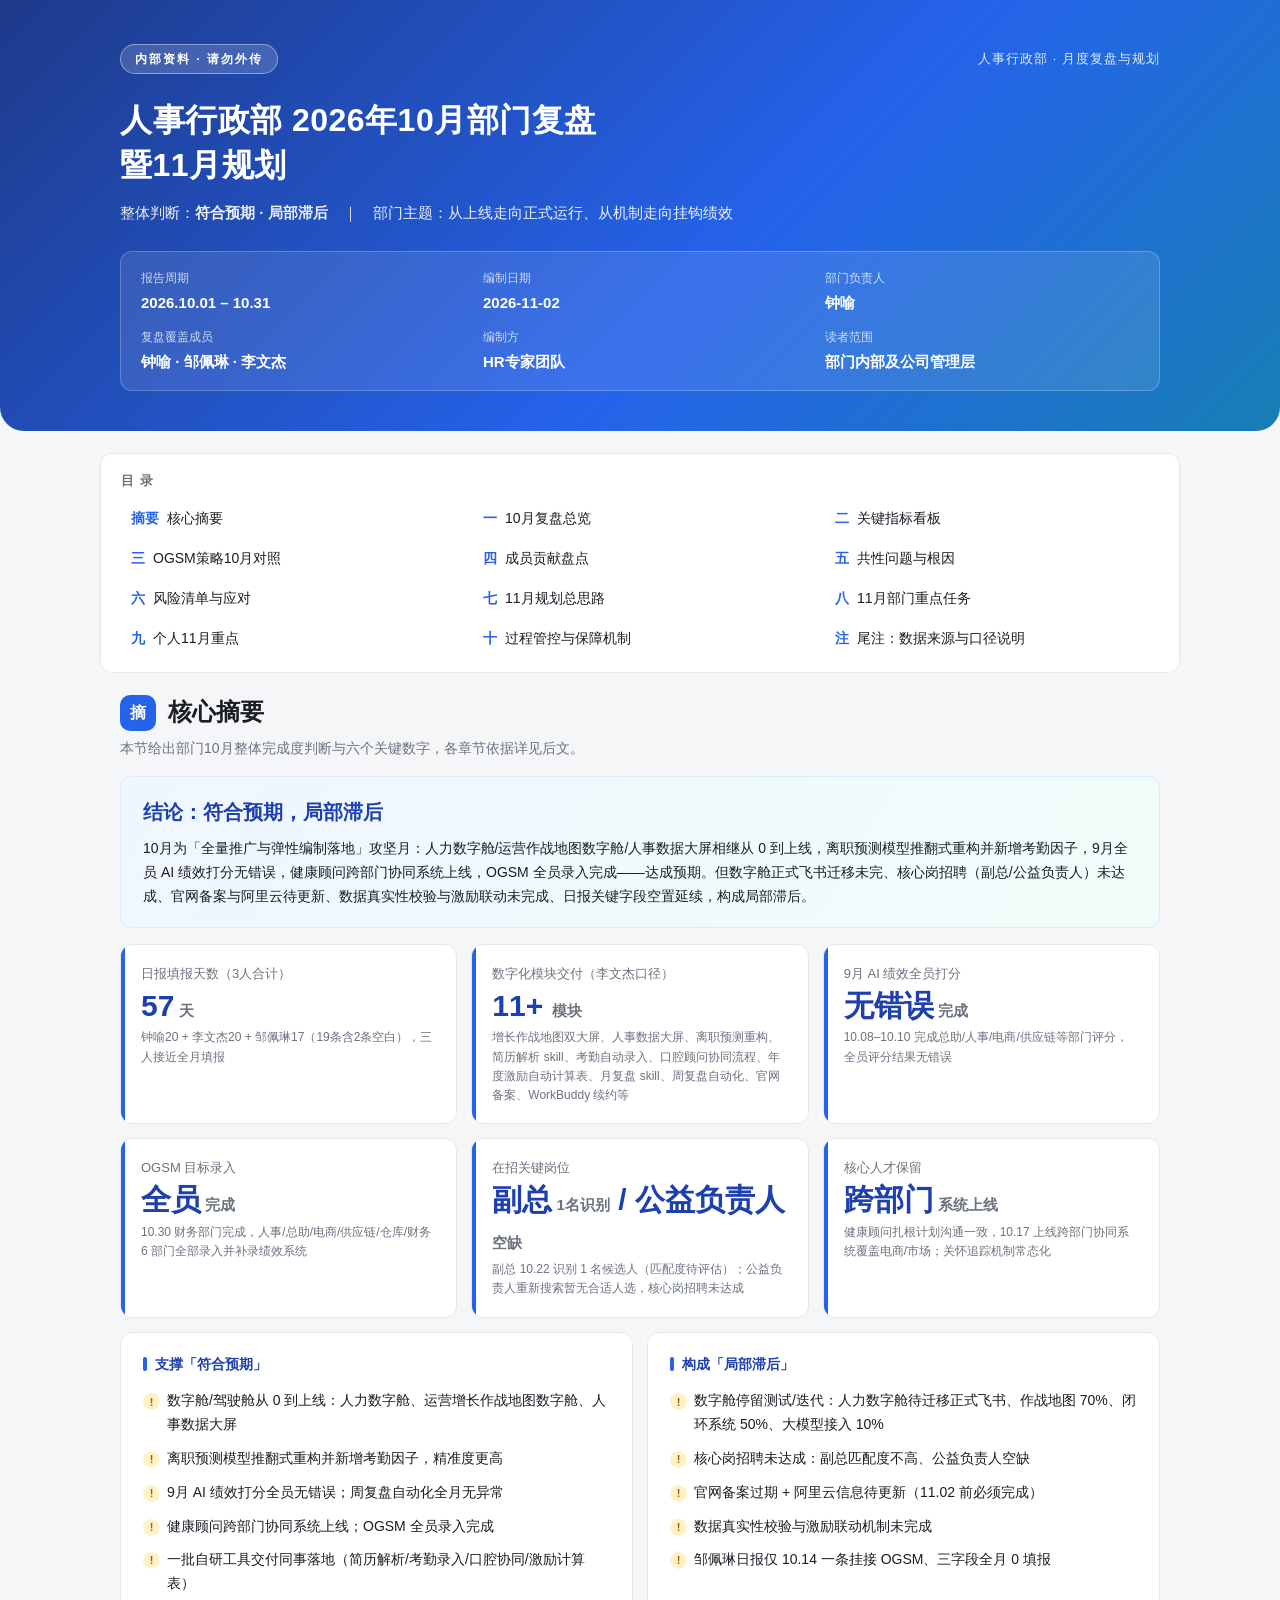
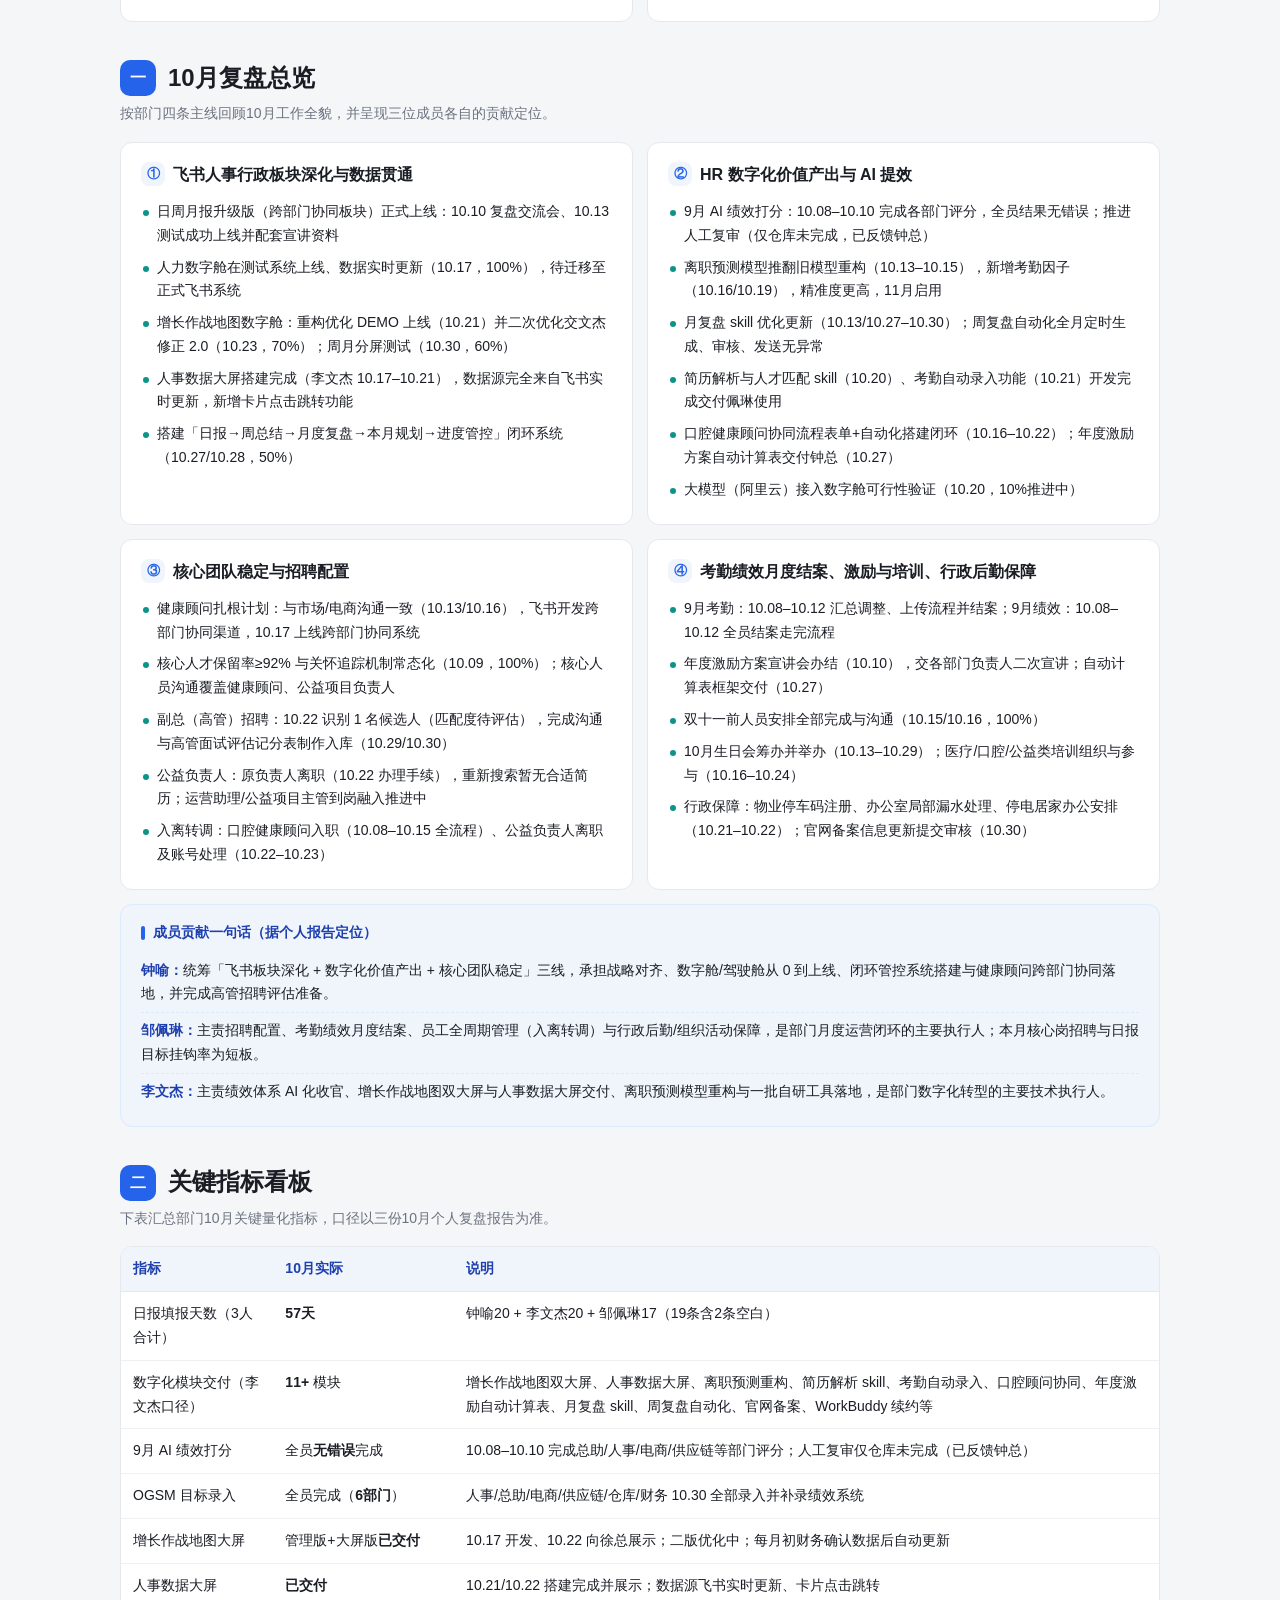
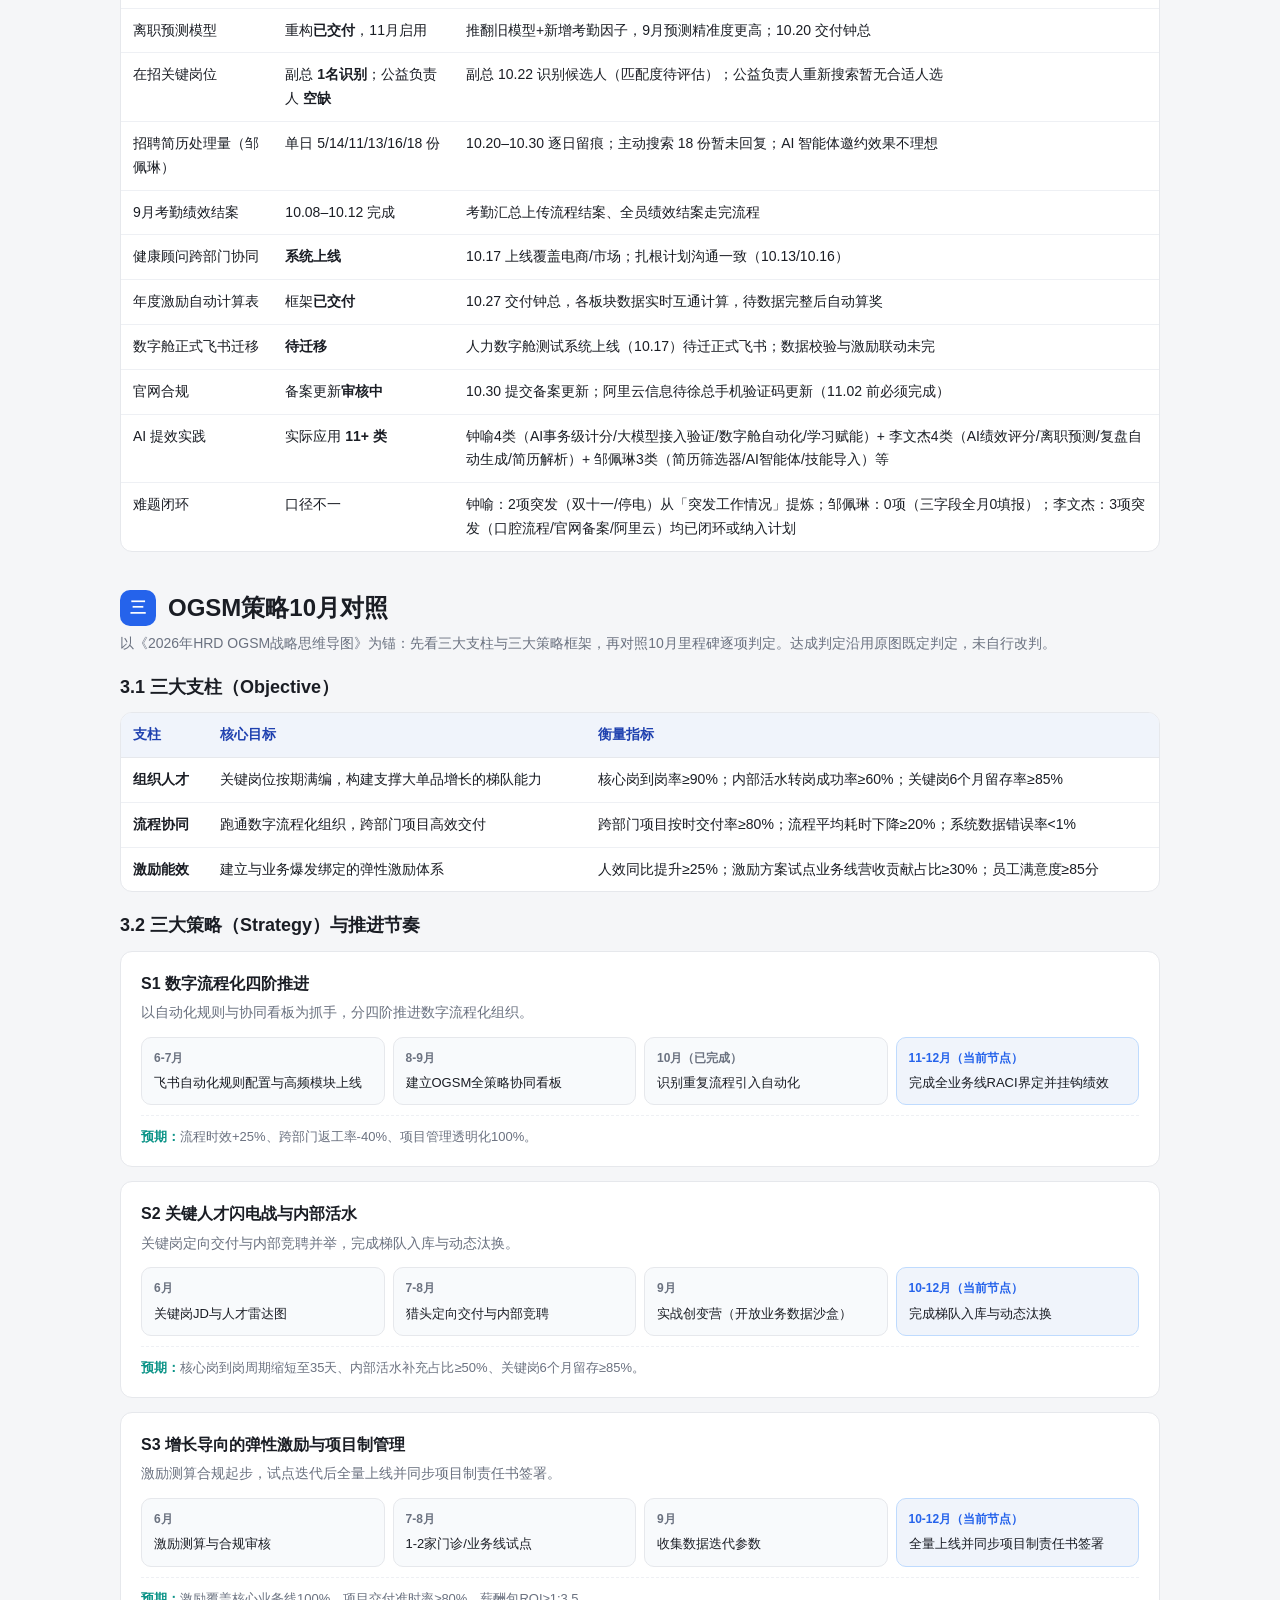
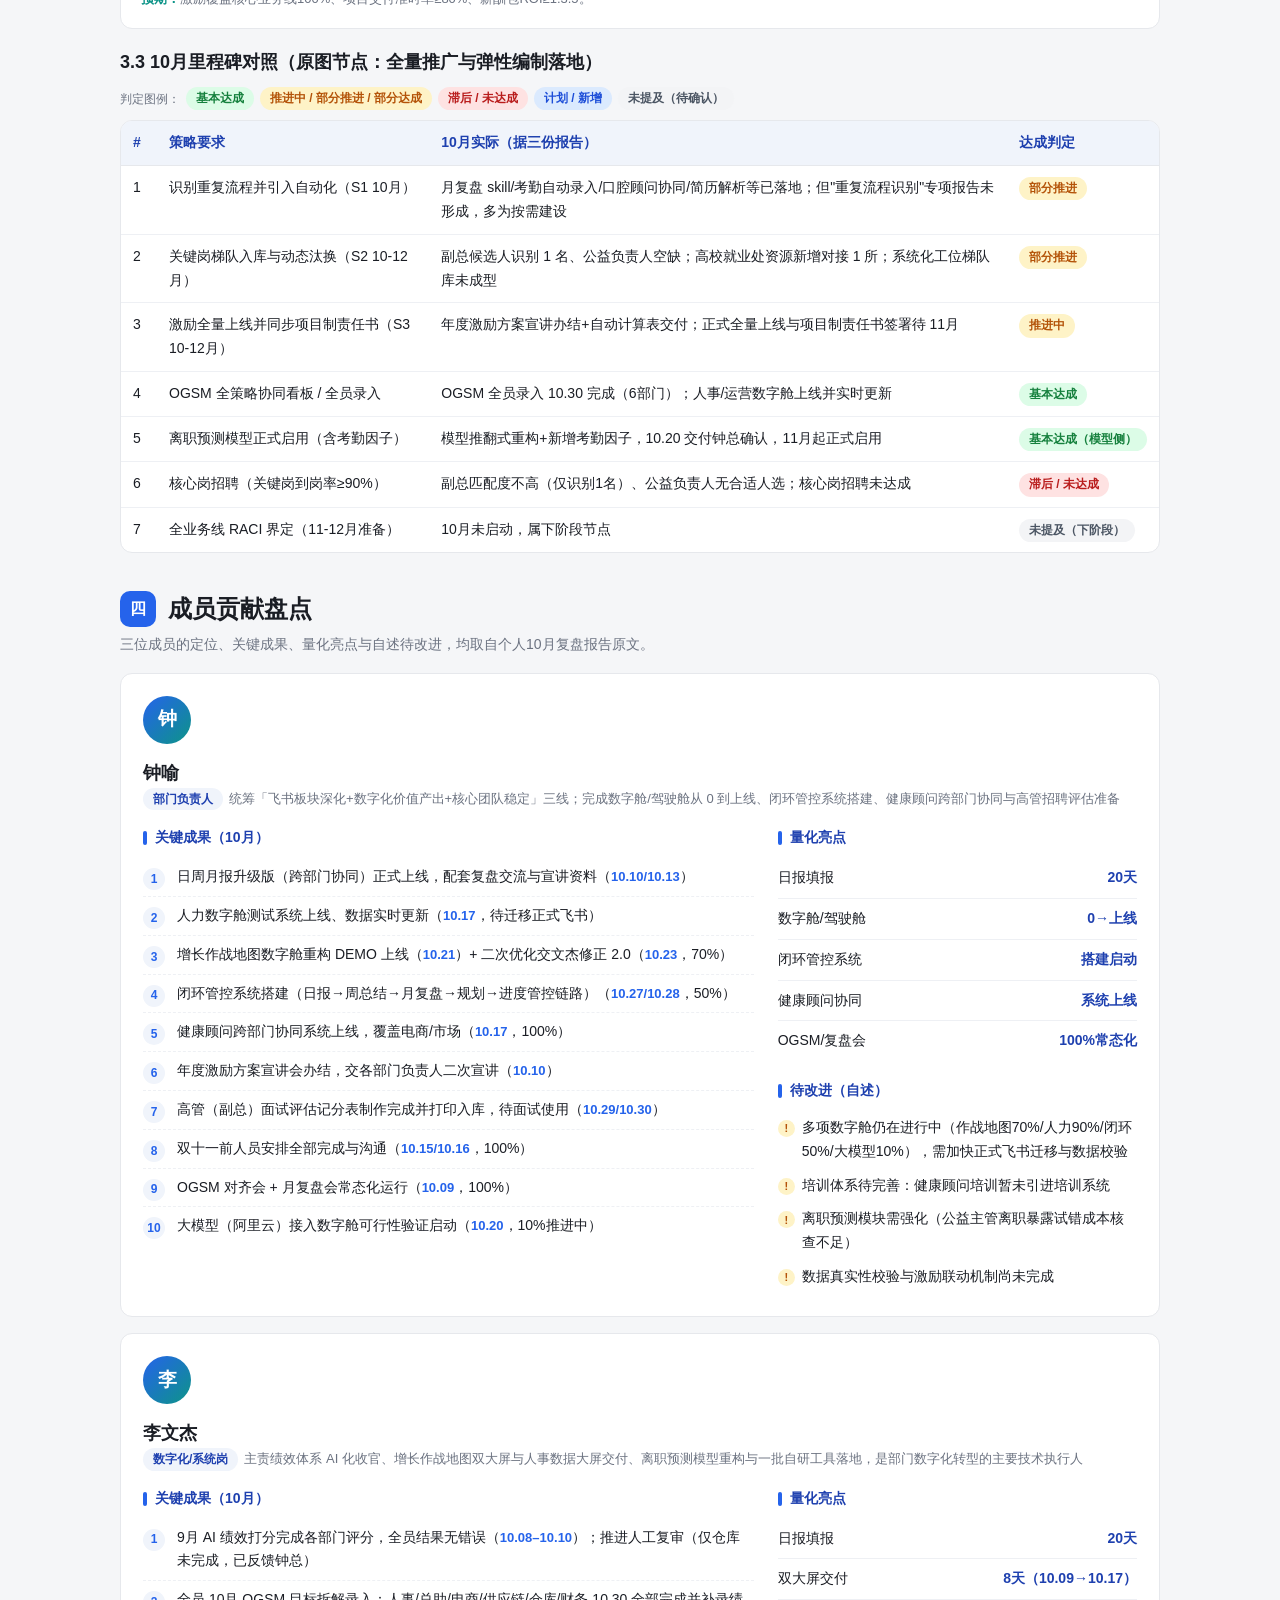
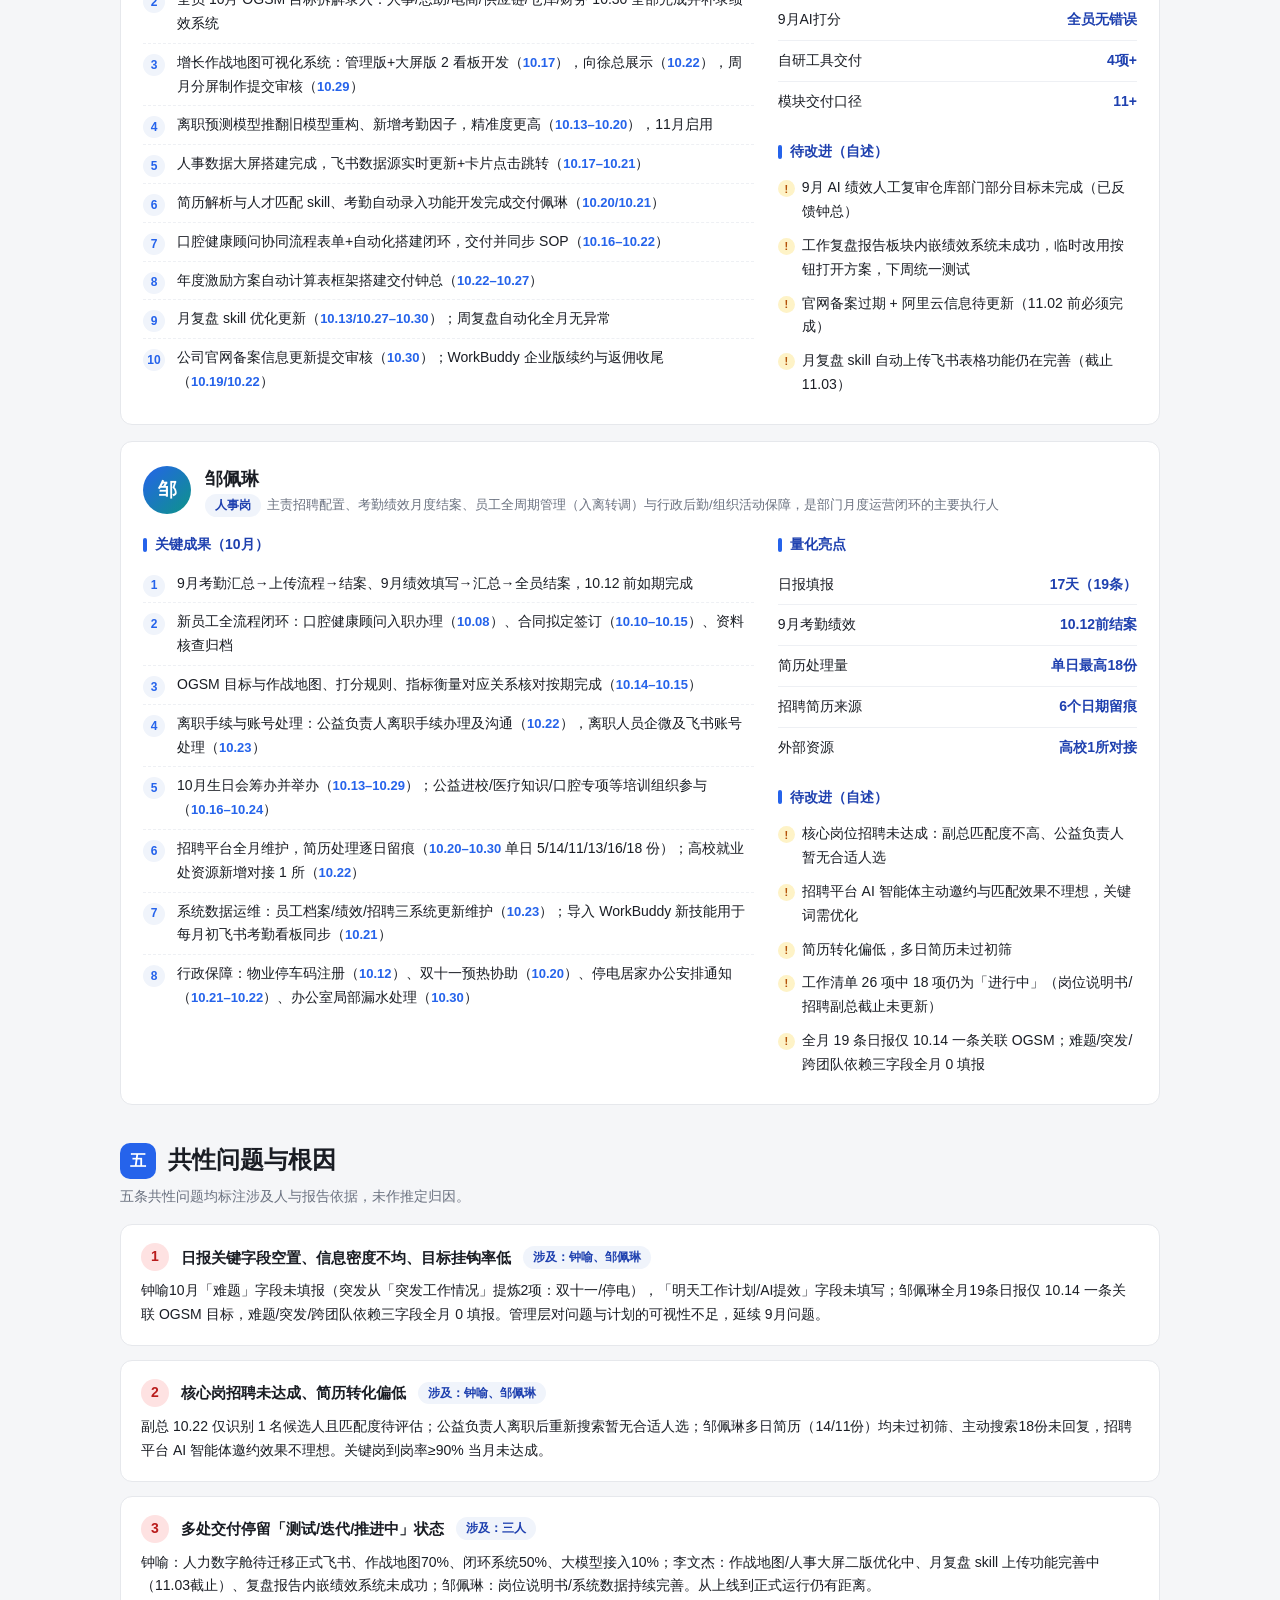
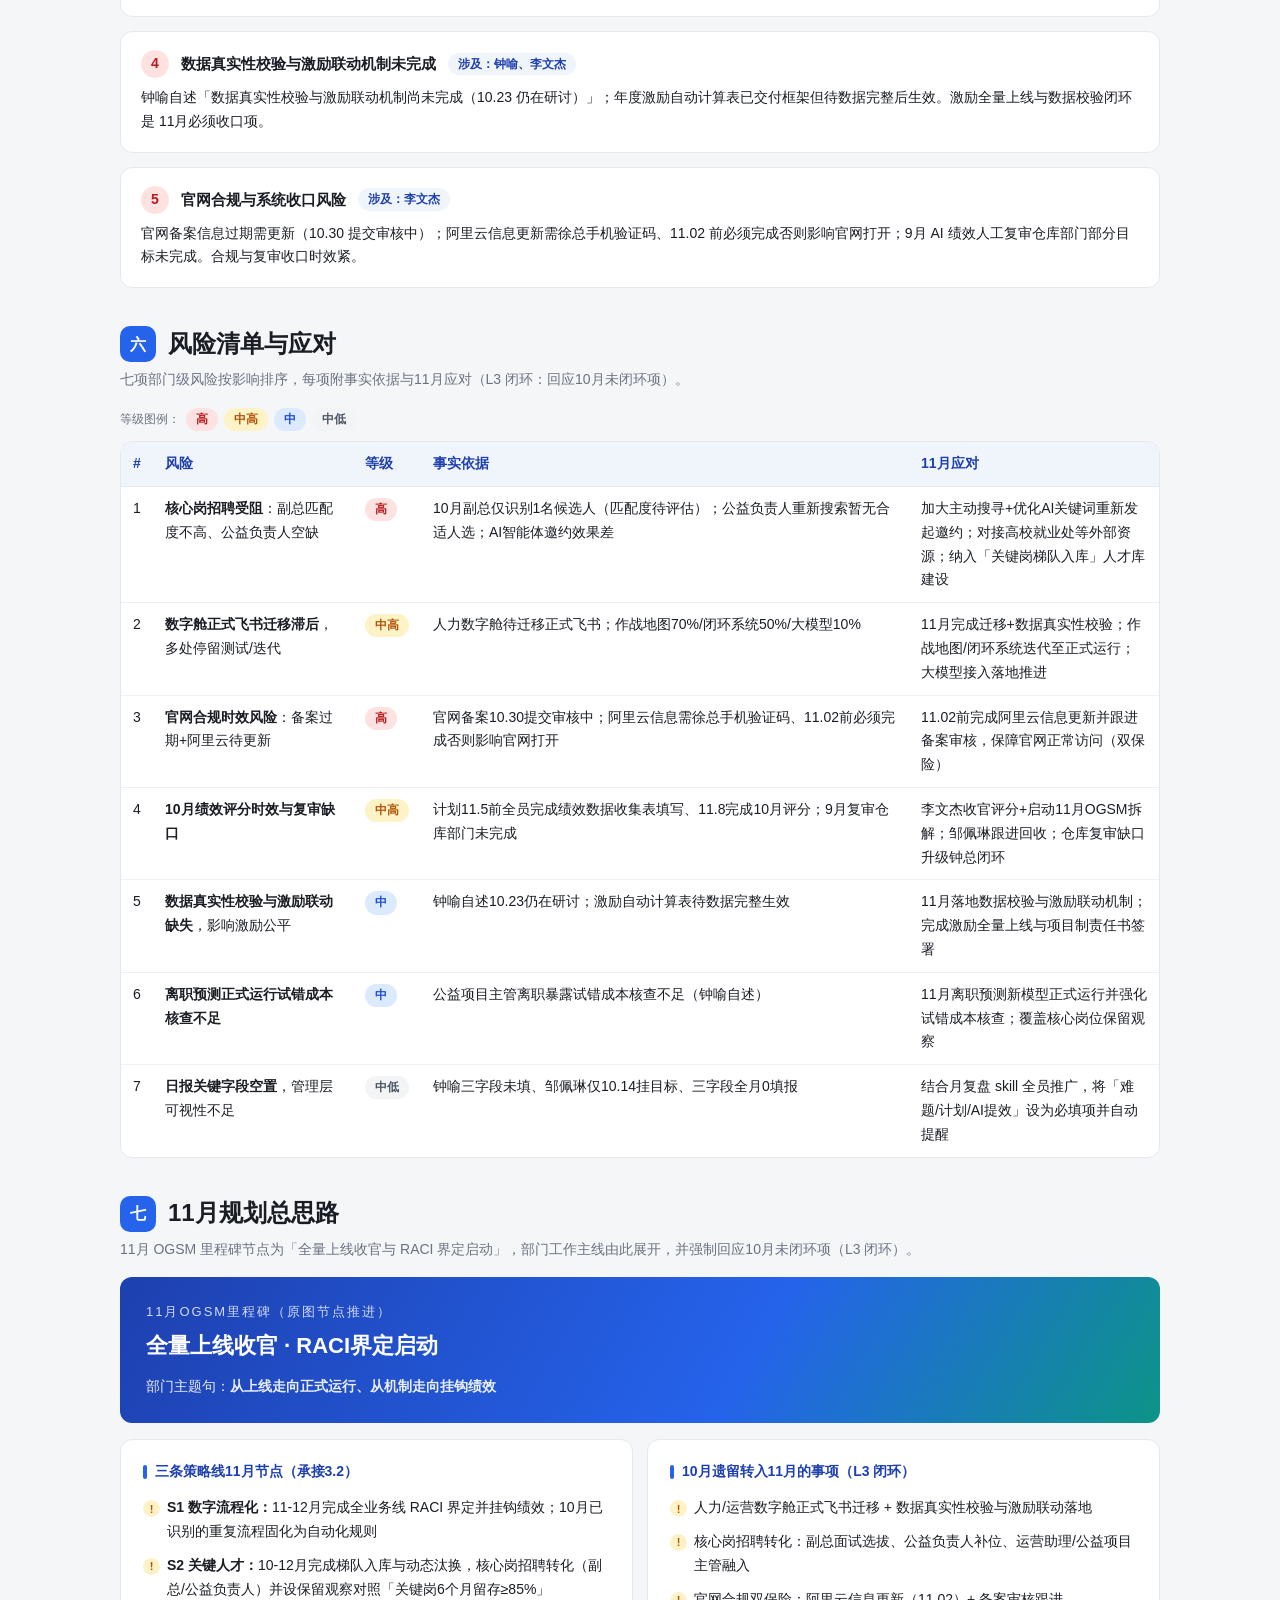
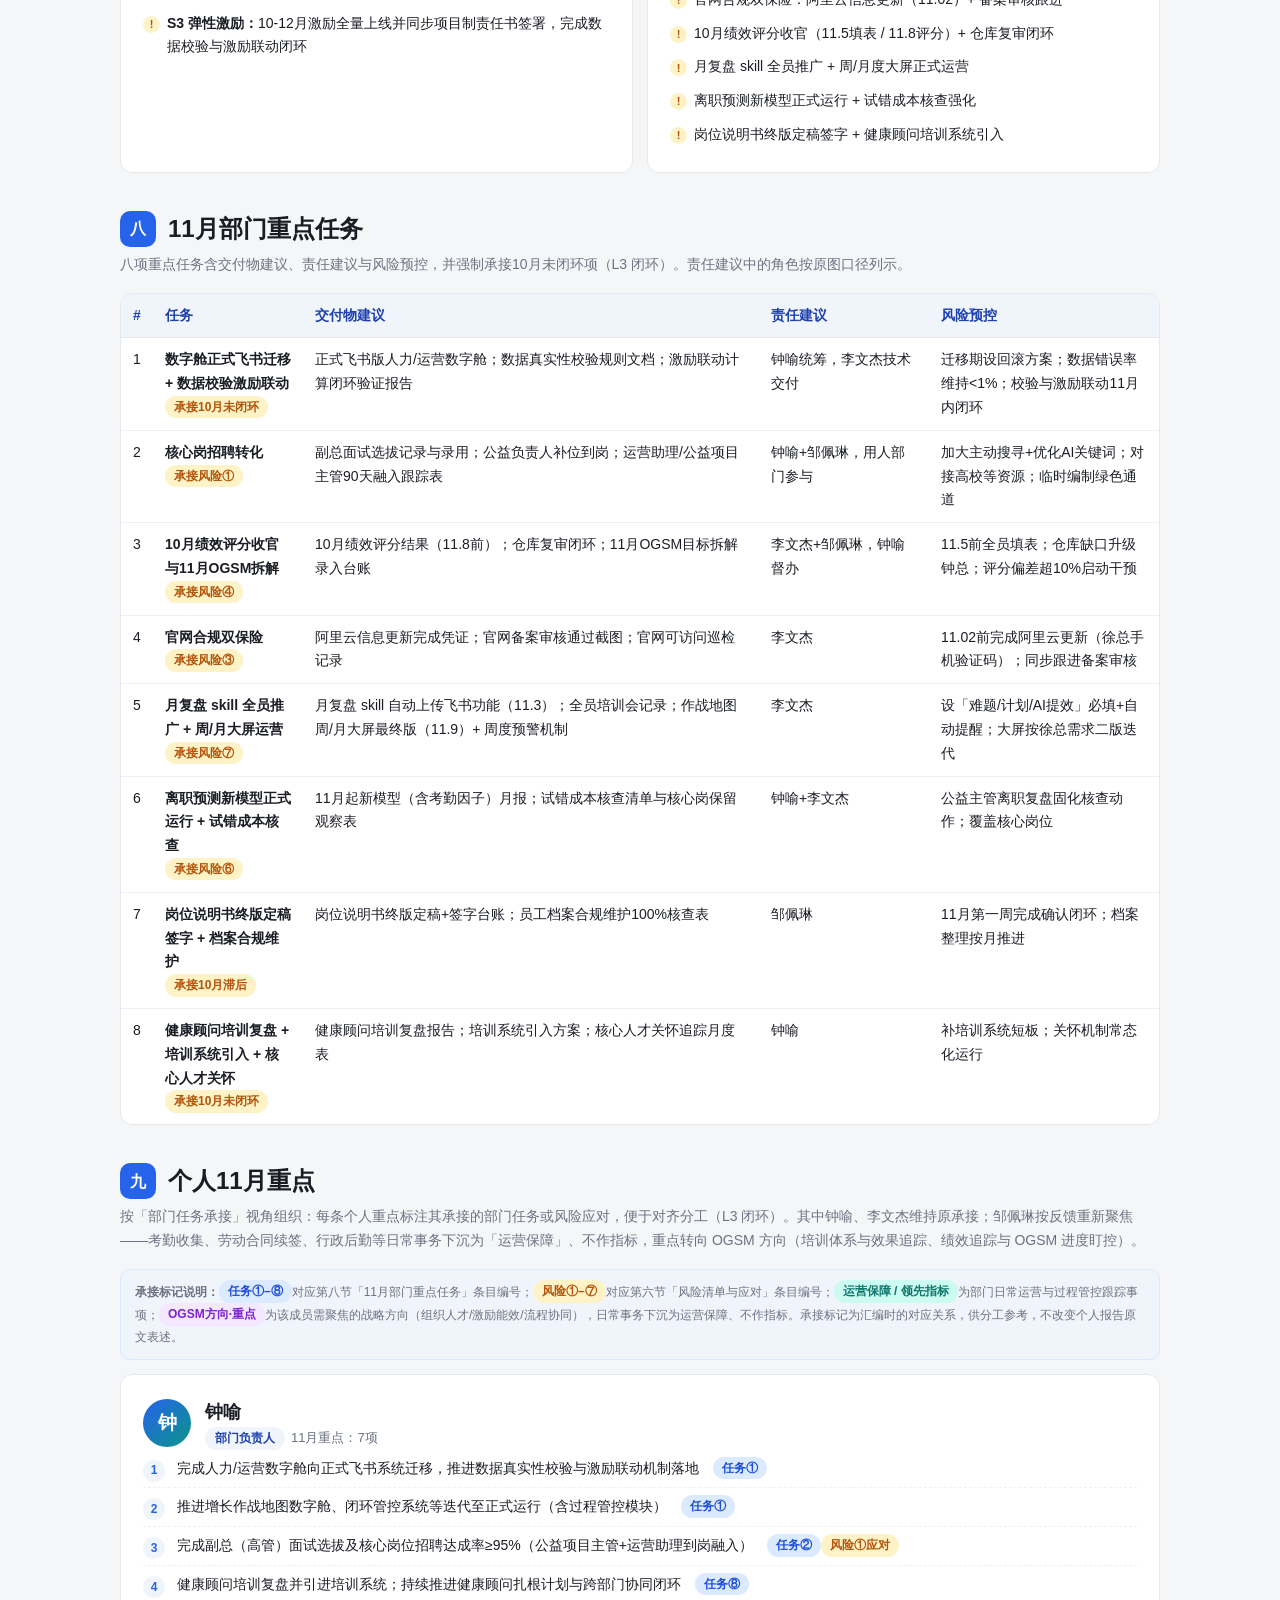
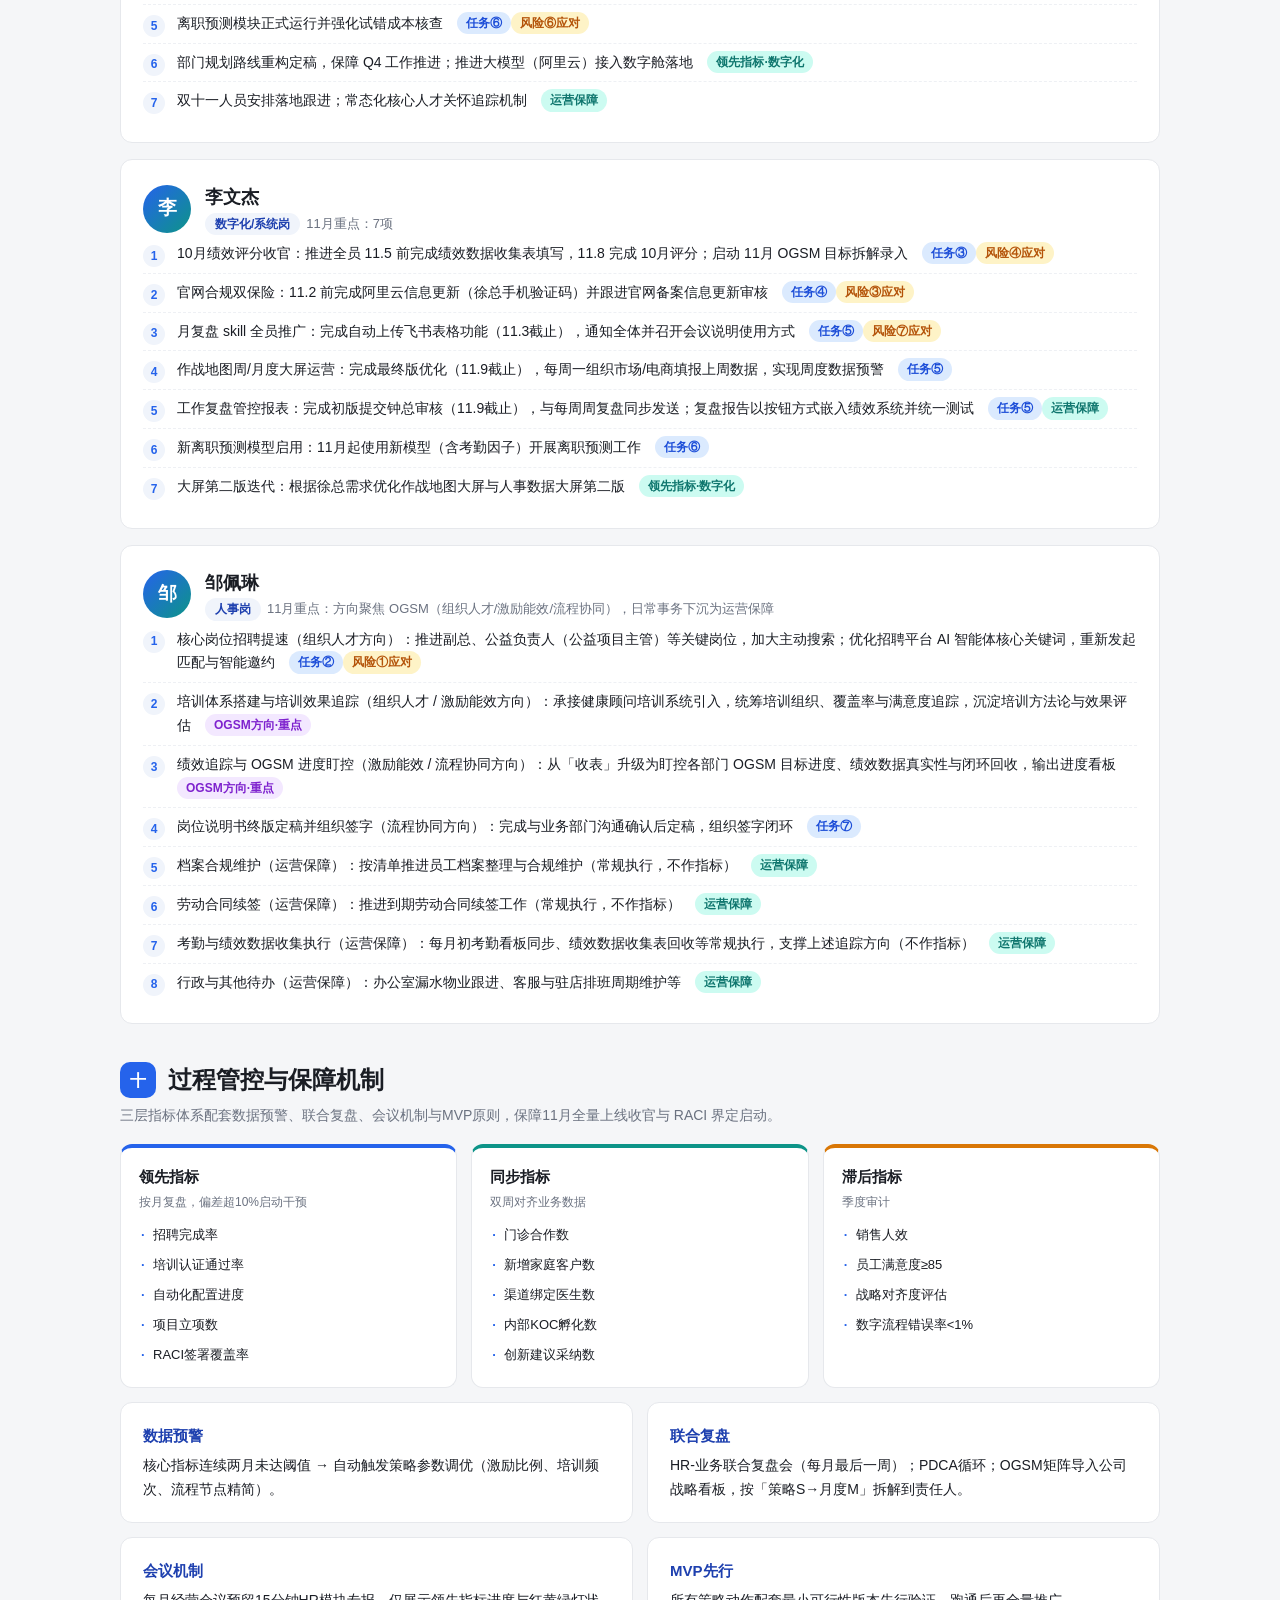
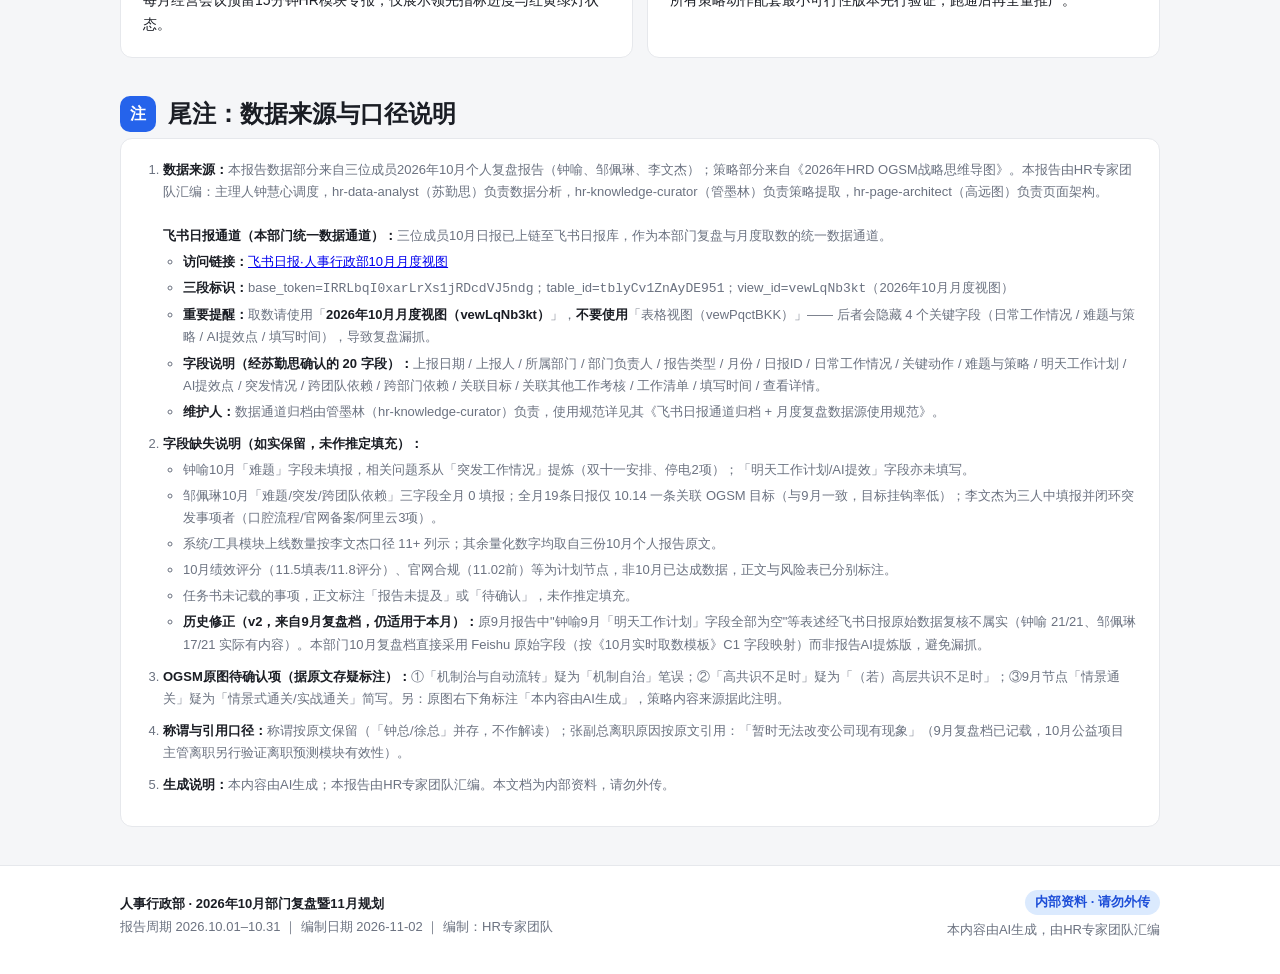
==== commit 4a7eeb02: "deploy 2026-11-02" ====
--- a/dept-review-2026-11.html
+++ b/dept-review-2026-11.html
@@ -180,6 +180,7 @@
   .c-task{background:#dbeafe;color:#1d4ed8}
   .c-risk{background:#fef3c7;color:#b45309}
   .c-ops{background:#ccfbf1;color:#0f766e}
+  .c-ogsm{background:#f3e8ff;color:#7e22ce}
   .chip-legend{font-size:12px;color:var(--sub);background:var(--soft-blue);border:1px solid #dbeafe;border-radius:10px;padding:10px 14px;margin-bottom:14px;line-height:1.8}
 
   /* ============ 过程管控 ============ */
@@ -787,9 +788,9 @@
   <!-- ================= 九、个人11月重点 ================= -->
   <section class="sec" id="sec-9">
     <div class="sec-head"><span class="sec-no">九</span><h2>个人11月重点</h2></div>
-    <p class="lead">按「部门任务承接」视角组织：每条个人重点标注其承接的部门任务或风险应对，便于对齐分工（L3 闭环）。</p>
+    <p class="lead">按「部门任务承接」视角组织：每条个人重点标注其承接的部门任务或风险应对，便于对齐分工（L3 闭环）。其中钟喻、李文杰维持原承接；邹佩琳按反馈重新聚焦——考勤收集、劳动合同续签、行政后勤等日常事务下沉为「运营保障」、不作指标，重点转向 OGSM 方向（培训体系与效果追踪、绩效追踪与 OGSM 进度盯控）。</p>
     <div class="chip-legend">
-      <b>承接标记说明：</b><span class="chip c-task">任务①–⑧</span>对应第八节「11月部门重点任务」条目编号；<span class="chip c-risk">风险①–⑦</span>对应第六节「风险清单与应对」条目编号；<span class="chip c-ops">运营保障 / 领先指标</span>为部门日常运营与过程管控跟踪事项。承接标记为汇编时的对应关系，供分工参考，不改变个人报告原文表述。
+      <b>承接标记说明：</b><span class="chip c-task">任务①–⑧</span>对应第八节「11月部门重点任务」条目编号；<span class="chip c-risk">风险①–⑦</span>对应第六节「风险清单与应对」条目编号；<span class="chip c-ops">运营保障 / 领先指标</span>为部门日常运营与过程管控跟踪事项；<span class="chip c-ogsm">OGSM方向·重点</span>为该成员需聚焦的战略方向（组织人才/激励能效/流程协同），日常事务下沉为运营保障、不作指标。承接标记为汇编时的对应关系，供分工参考，不改变个人报告原文表述。
     </div>
 
     <!-- 钟喻 11月 -->
@@ -842,19 +843,19 @@
         <div class="avatar">邹</div>
         <div>
           <div class="m-name">邹佩琳</div>
-          <div class="m-role"><span class="r-chip">人事岗</span>11月重点：8项</div>
+          <div class="m-role"><span class="r-chip">人事岗</span>11月重点：方向聚焦 OGSM（组织人才/激励能效/流程协同），日常事务下沉为运营保障</div>
         </div>
       </div>
       <div>
         <ol class="ach">
-          <li>核心岗位招聘提速：推进副总、公益负责人（公益项目主管）等关键岗位，加大主动搜索；优化招聘平台 AI 智能体核心关键词，重新发起匹配与智能邀约　<span class="chip c-task">任务②</span><span class="chip c-risk">风险①应对</span></li>
-          <li>处理 10月考勤、跟进 10月绩效：10月考勤收口；10月绩效通知周一发送至各部门负责人并跟进回收　<span class="chip c-task">任务③</span></li>
-          <li>档案整理：按清单推进员工档案整理与合规维护　<span class="chip c-ops">运营保障</span></li>
-          <li>岗位说明书终版定稿并组织签字：完成与业务部门沟通确认后定稿，组织签字闭环　<span class="chip c-task">任务⑦</span></li>
-          <li>劳动合同续签：推进到期劳动合同续签工作　<span class="chip c-ops">运营保障</span></li>
-          <li>配合协助绩效等系统的相关工作：跟进绩效系统相关事项　<span class="chip c-ops">运营保障</span></li>
-          <li>表格字段与看板同步：跟进制表内空白字段；每月初运用 WorkBuddy 技能完成飞书考勤看板同步　<span class="chip c-task">任务⑤</span><span class="chip c-ops">运营保障</span></li>
-          <li>行政与其他待办：持续跟进办公室漏水物业处理进度；客服排班与驻店排班周期维护　<span class="chip c-ops">运营保障</span></li>
+          <li>核心岗位招聘提速（组织人才方向）：推进副总、公益负责人（公益项目主管）等关键岗位，加大主动搜索；优化招聘平台 AI 智能体核心关键词，重新发起匹配与智能邀约　<span class="chip c-task">任务②</span><span class="chip c-risk">风险①应对</span></li>
+          <li>培训体系搭建与培训效果追踪（组织人才 / 激励能效方向）：承接健康顾问培训系统引入，统筹培训组织、覆盖率与满意度追踪，沉淀培训方法论与效果评估　<span class="chip c-ogsm">OGSM方向·重点</span></li>
+          <li>绩效追踪与 OGSM 进度盯控（激励能效 / 流程协同方向）：从「收表」升级为盯控各部门 OGSM 目标进度、绩效数据真实性与闭环回收，输出进度看板　<span class="chip c-ogsm">OGSM方向·重点</span></li>
+          <li>岗位说明书终版定稿并组织签字（流程协同方向）：完成与业务部门沟通确认后定稿，组织签字闭环　<span class="chip c-task">任务⑦</span></li>
+          <li>档案合规维护（运营保障）：按清单推进员工档案整理与合规维护（常规执行，不作指标）　<span class="chip c-ops">运营保障</span></li>
+          <li>劳动合同续签（运营保障）：推进到期劳动合同续签工作（常规执行，不作指标）　<span class="chip c-ops">运营保障</span></li>
+          <li>考勤与绩效数据收集执行（运营保障）：每月初考勤看板同步、绩效数据收集表回收等常规执行，支撑上述追踪方向（不作指标）　<span class="chip c-ops">运营保障</span></li>
+          <li>行政与其他待办（运营保障）：办公室漏水物业跟进、客服与驻店排班周期维护等　<span class="chip c-ops">运营保障</span></li>
         </ol>
       </div>
     </div>
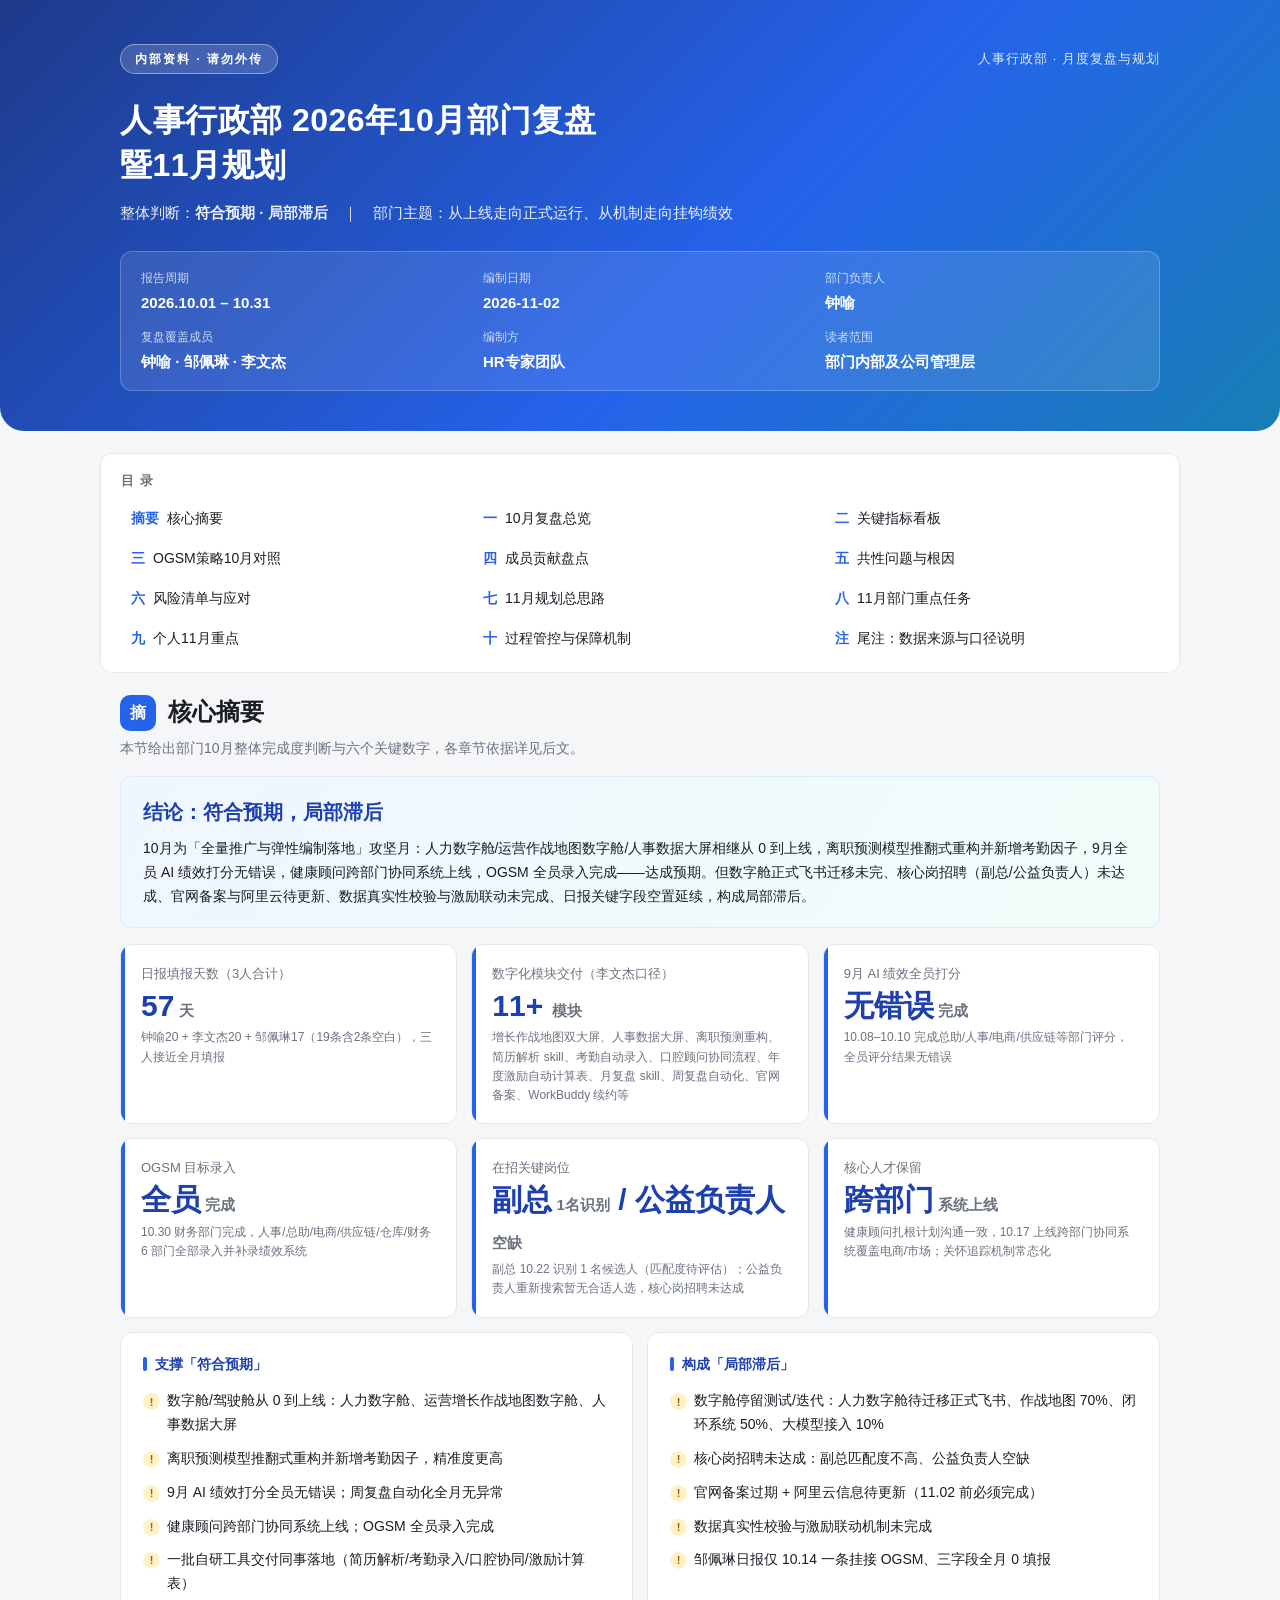
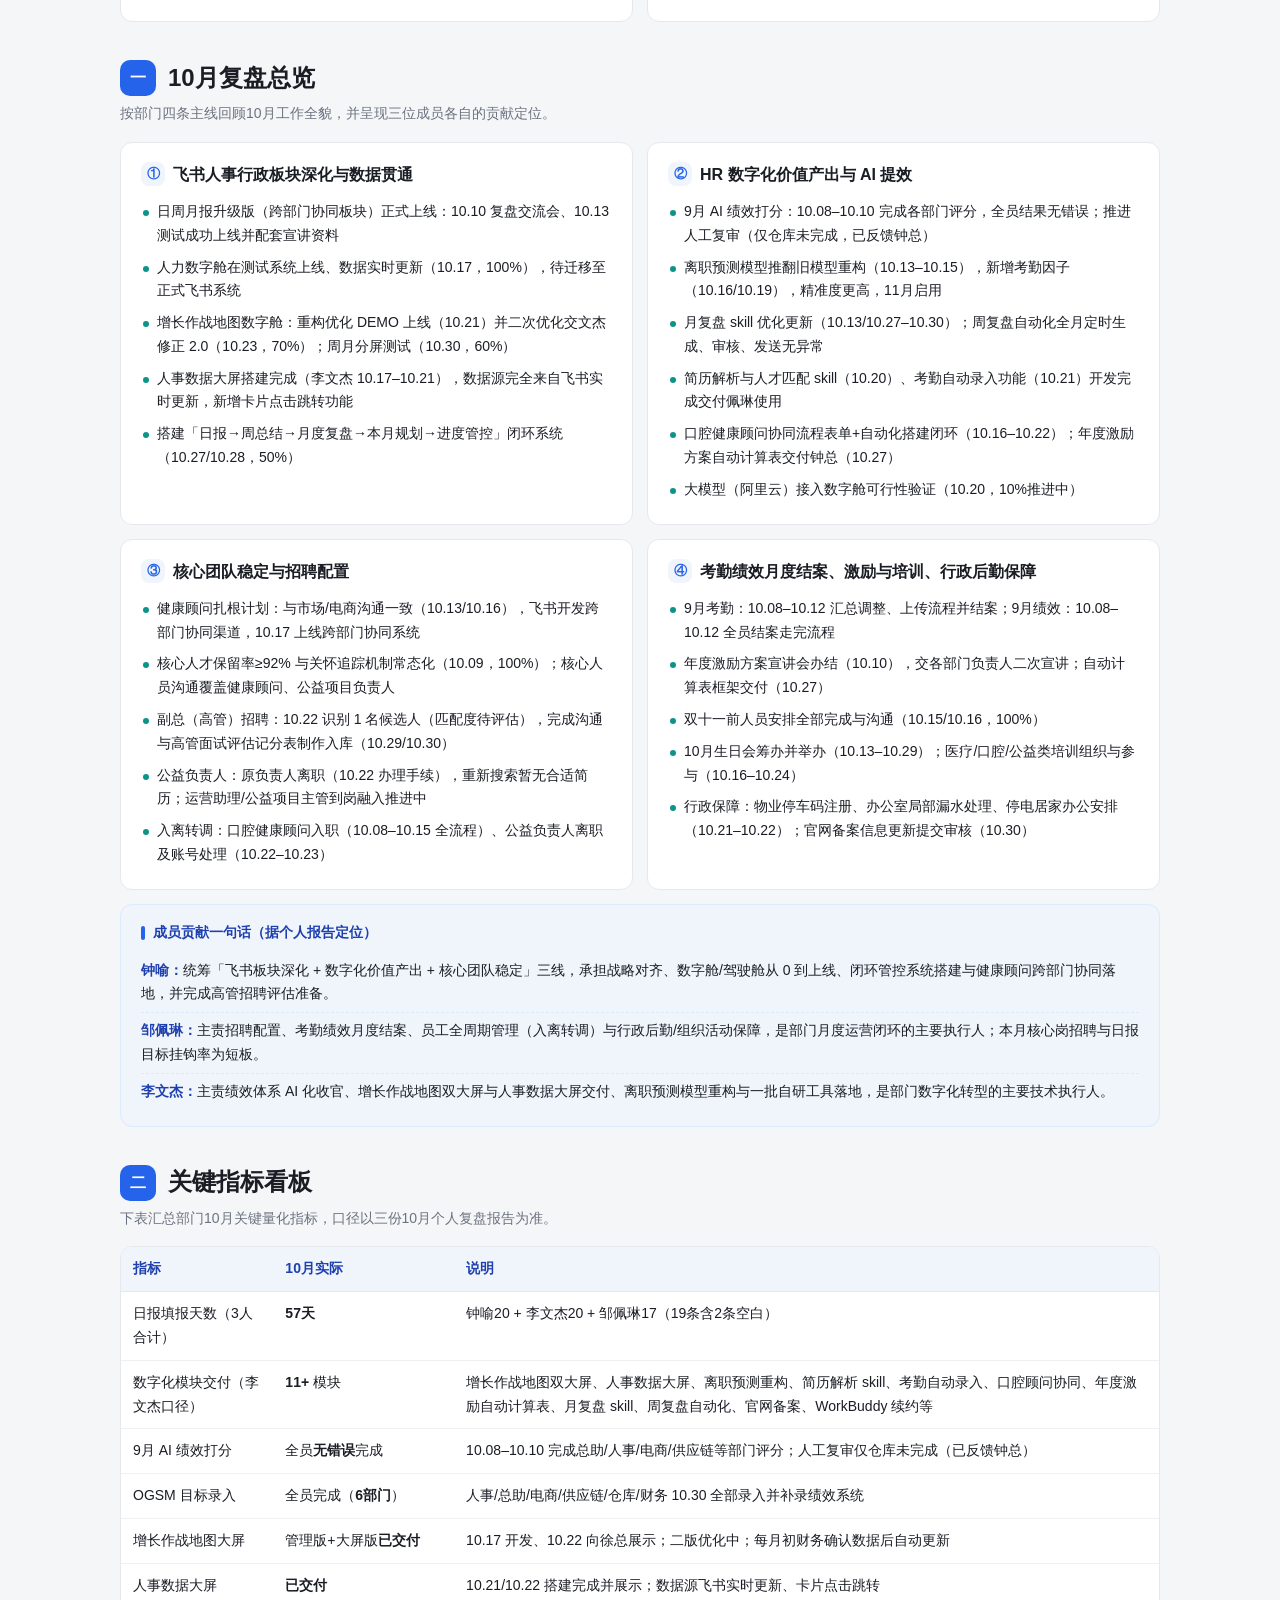
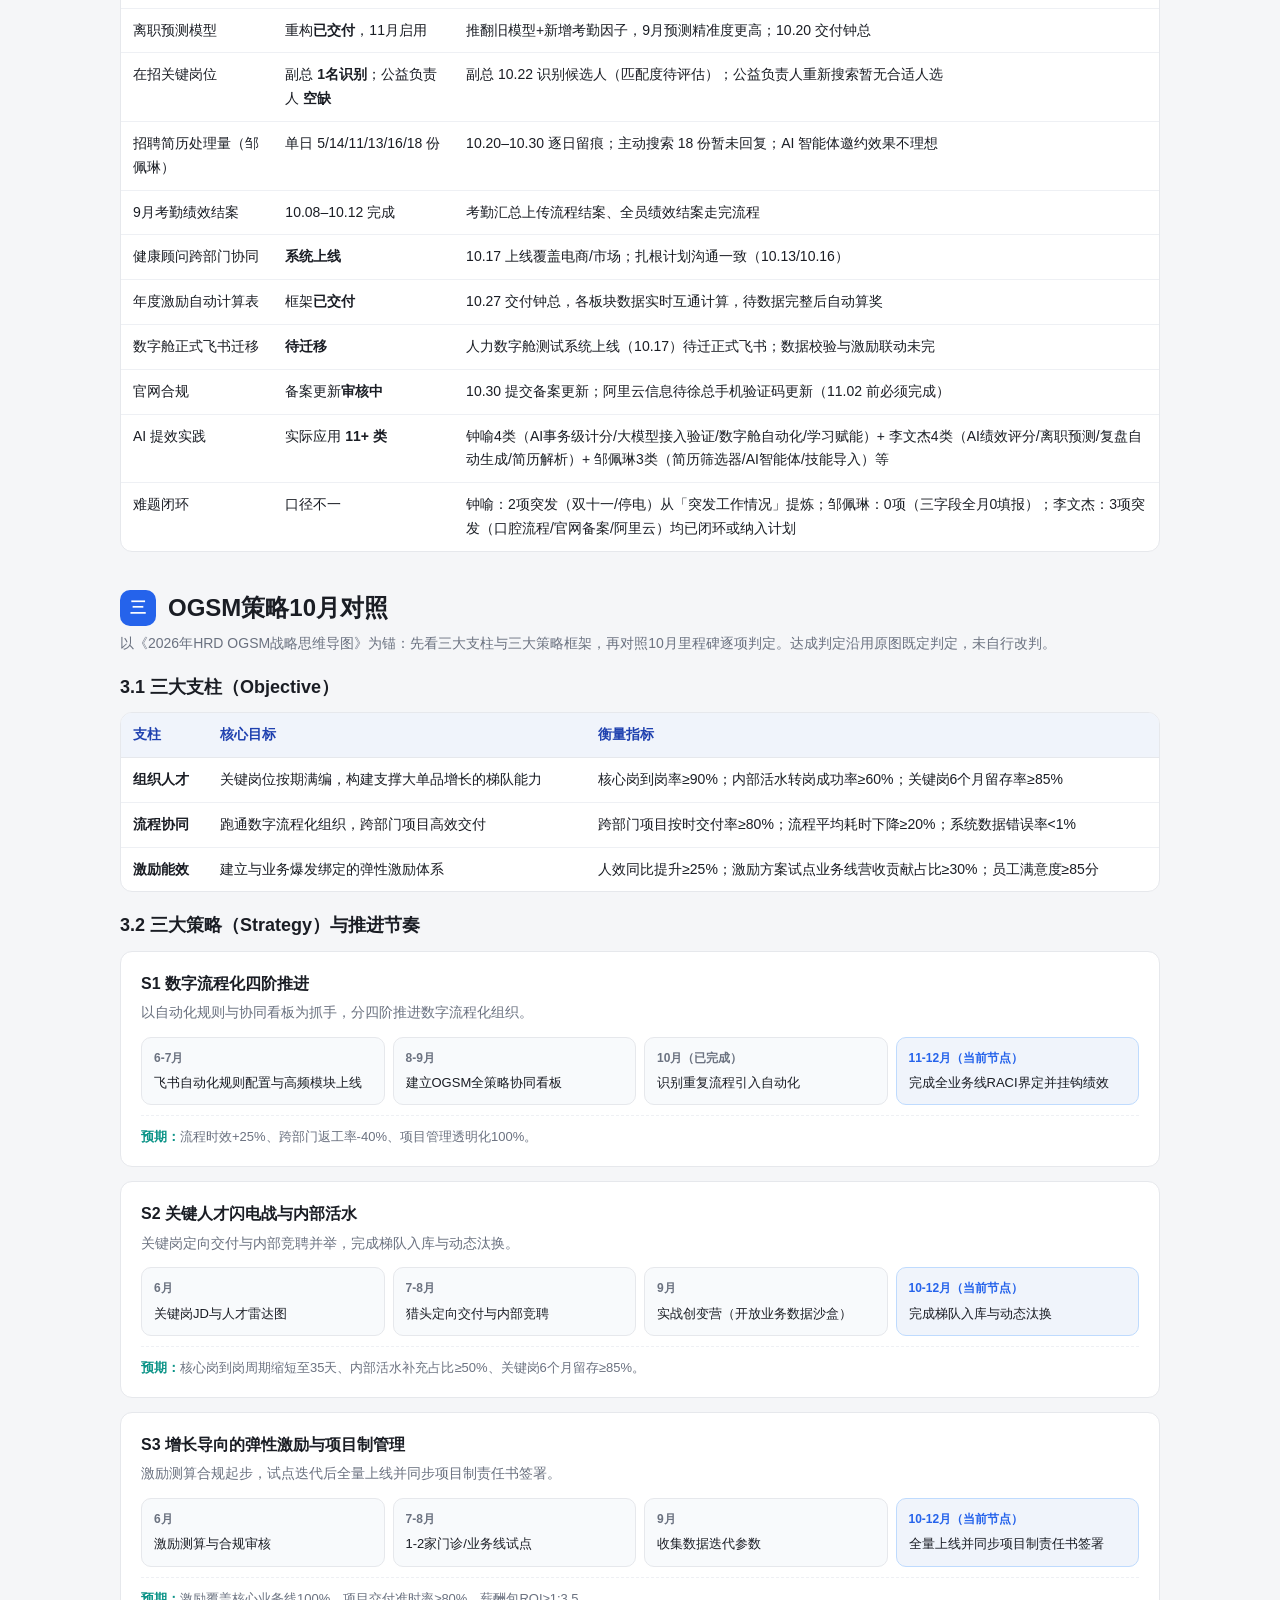
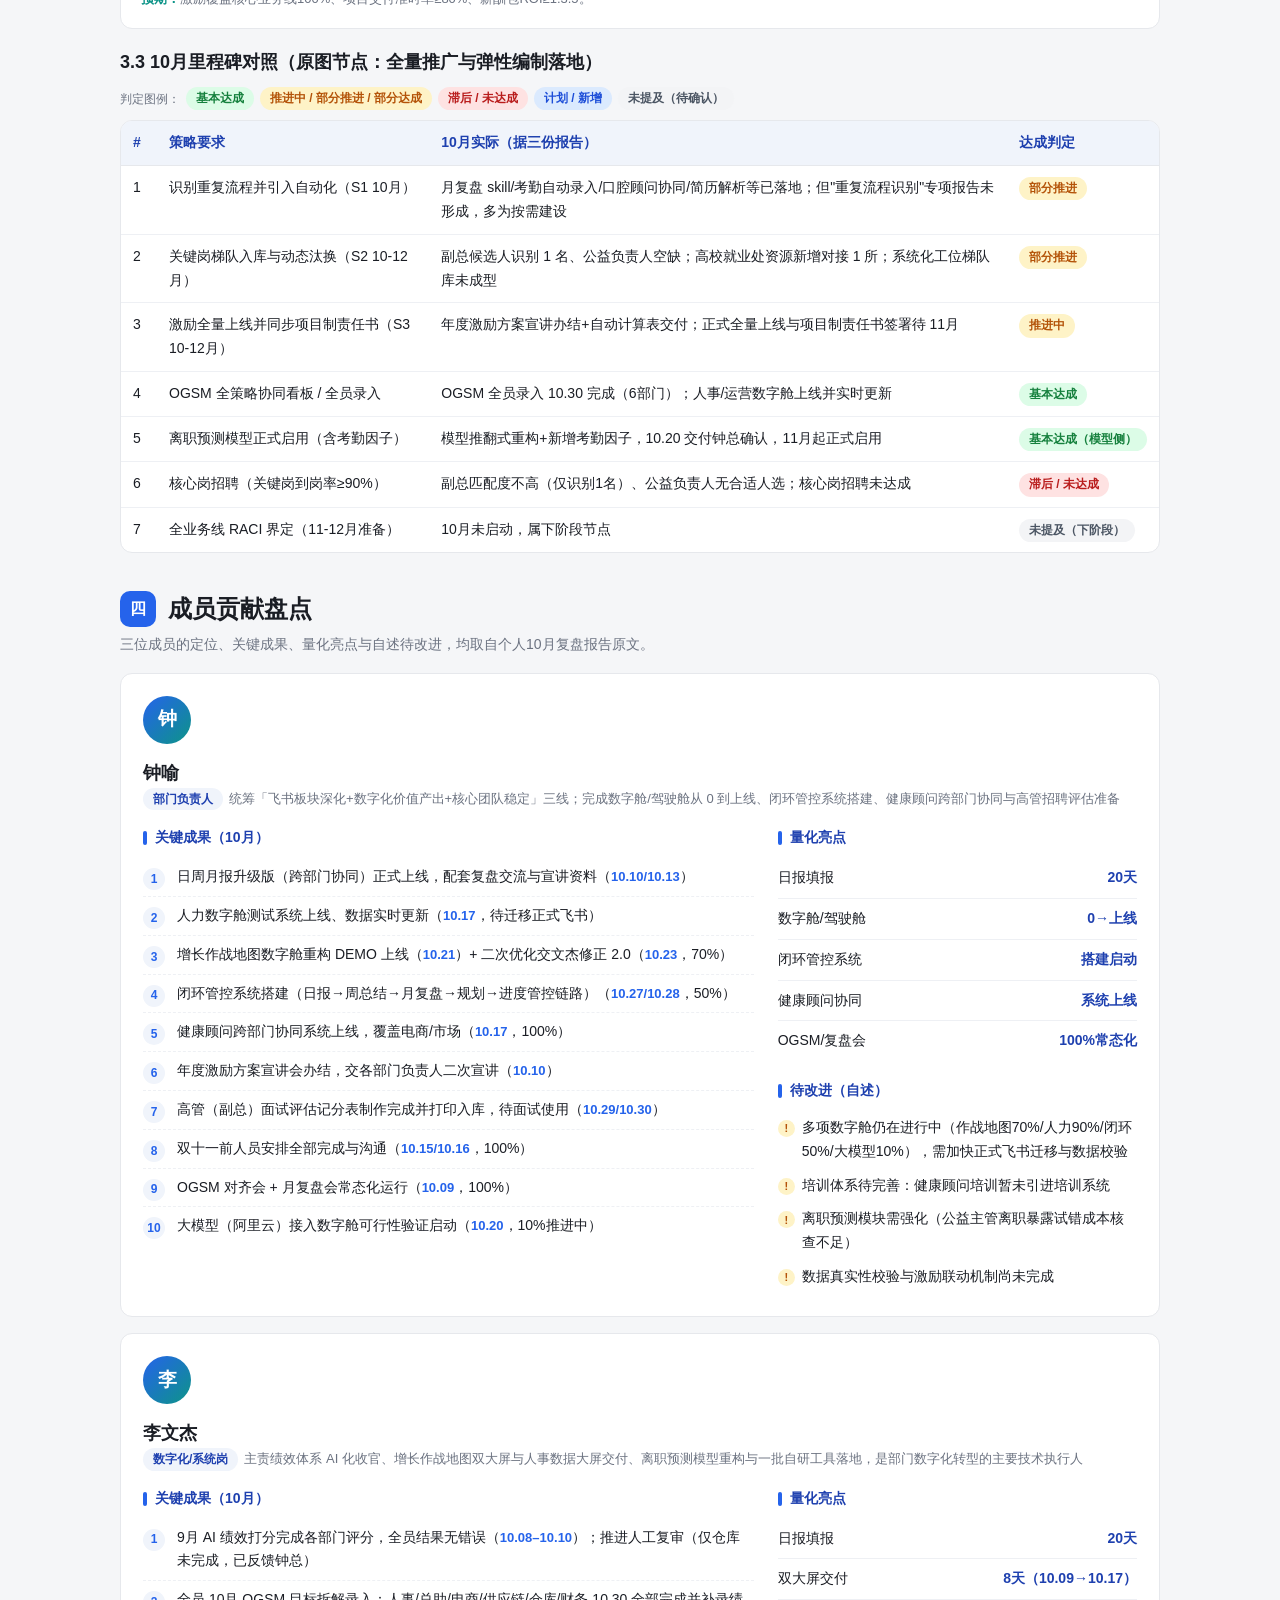
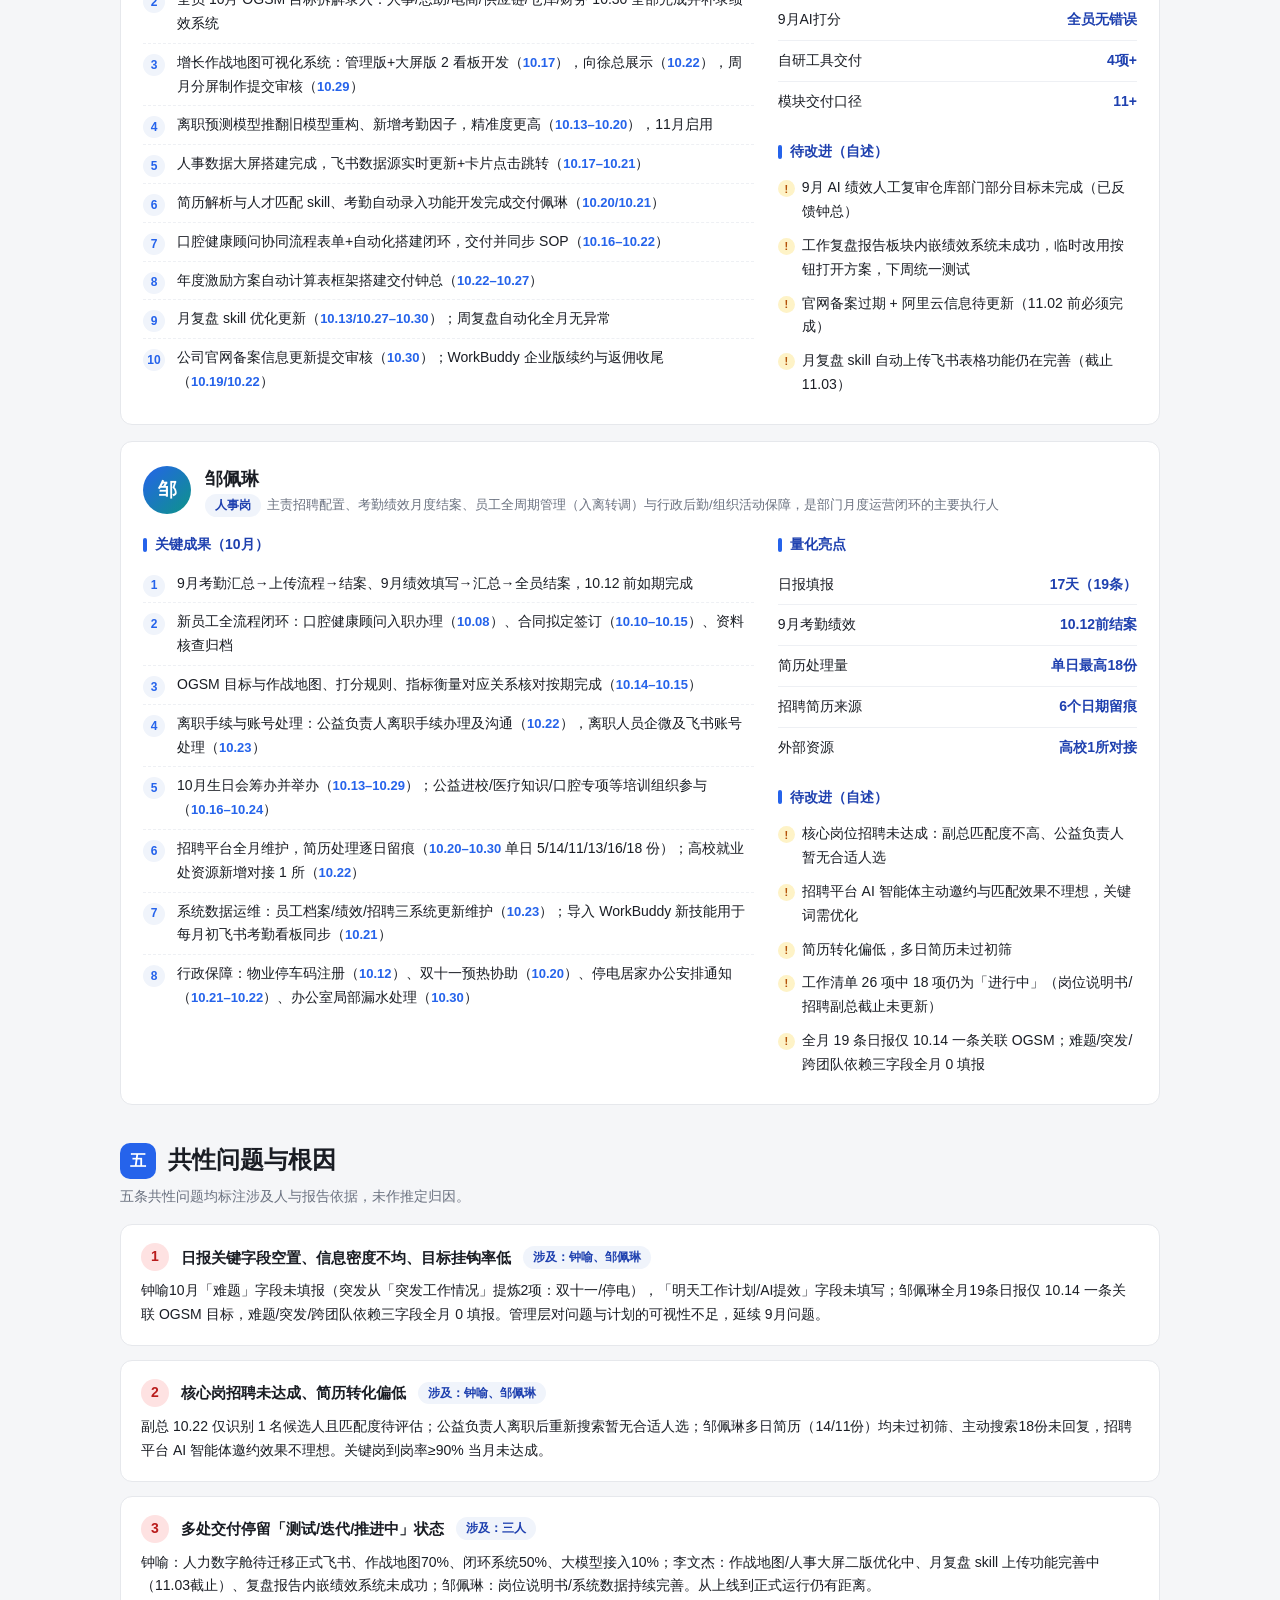
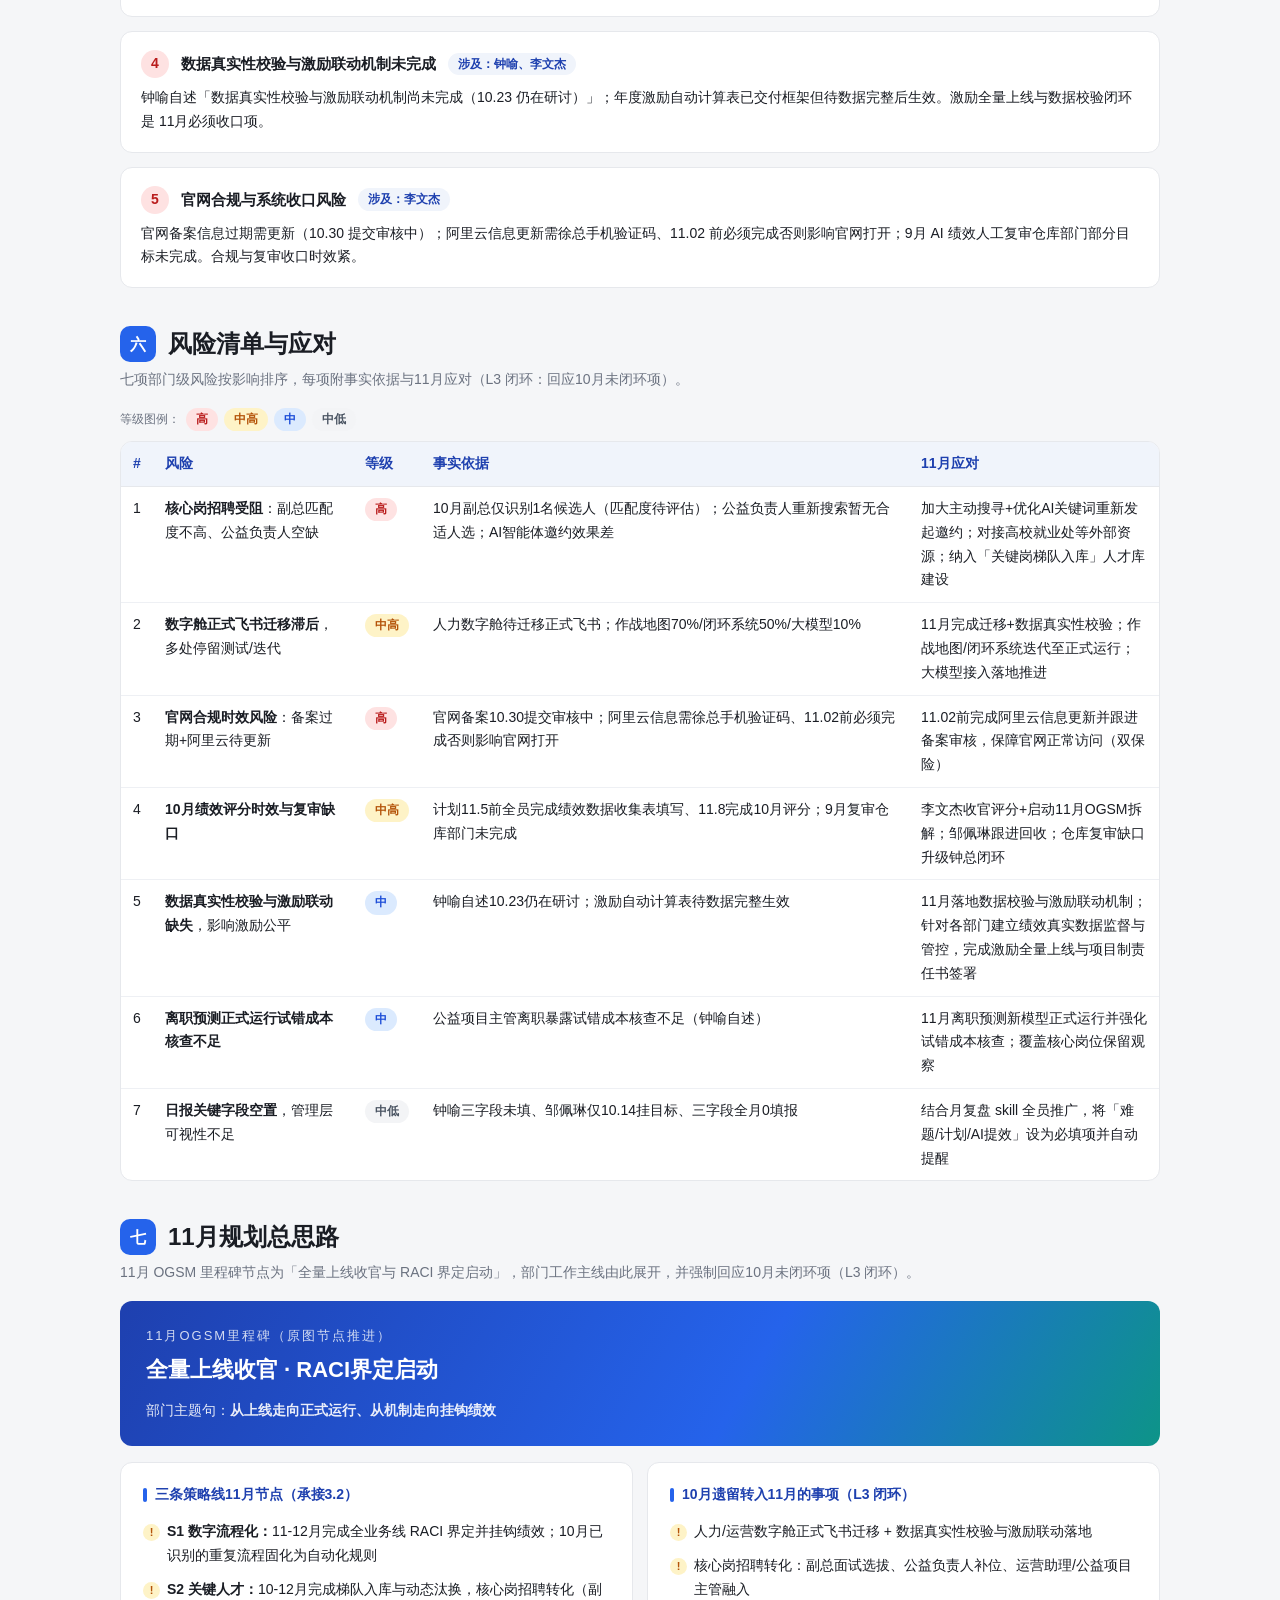
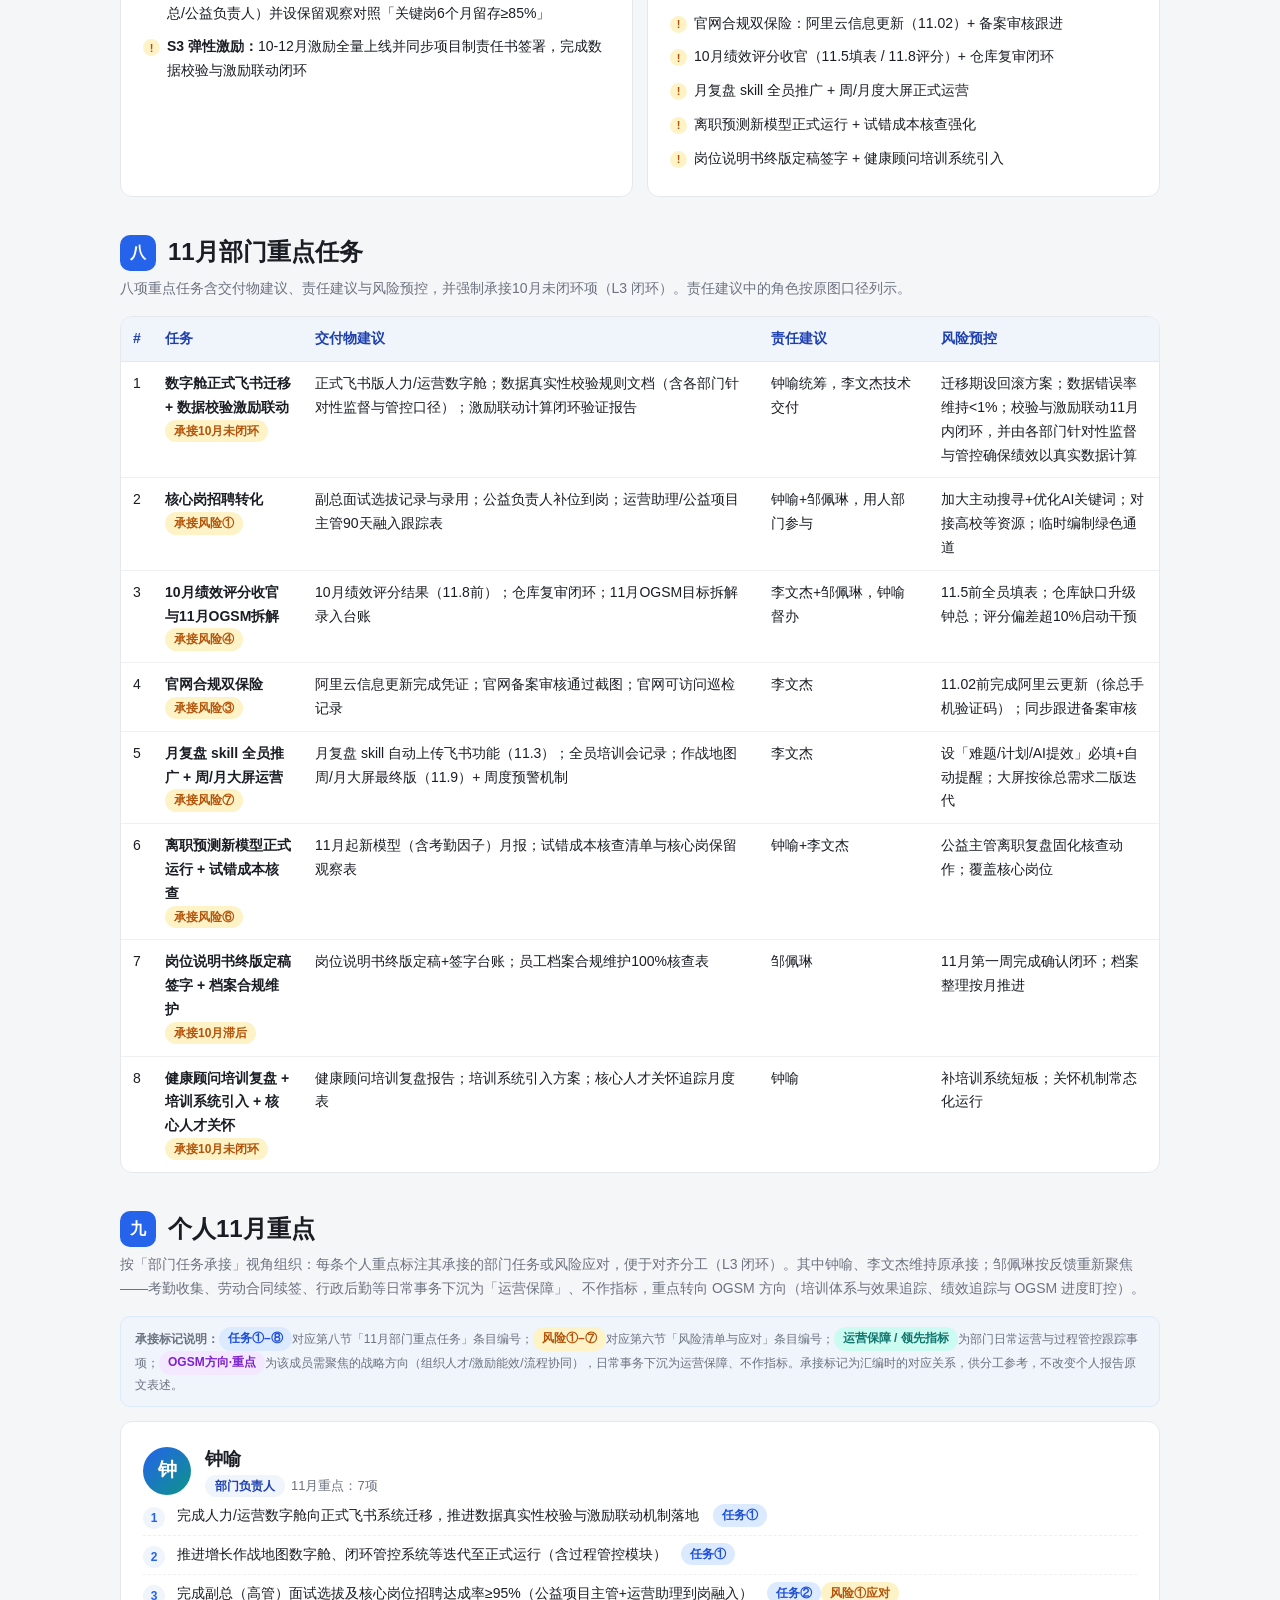
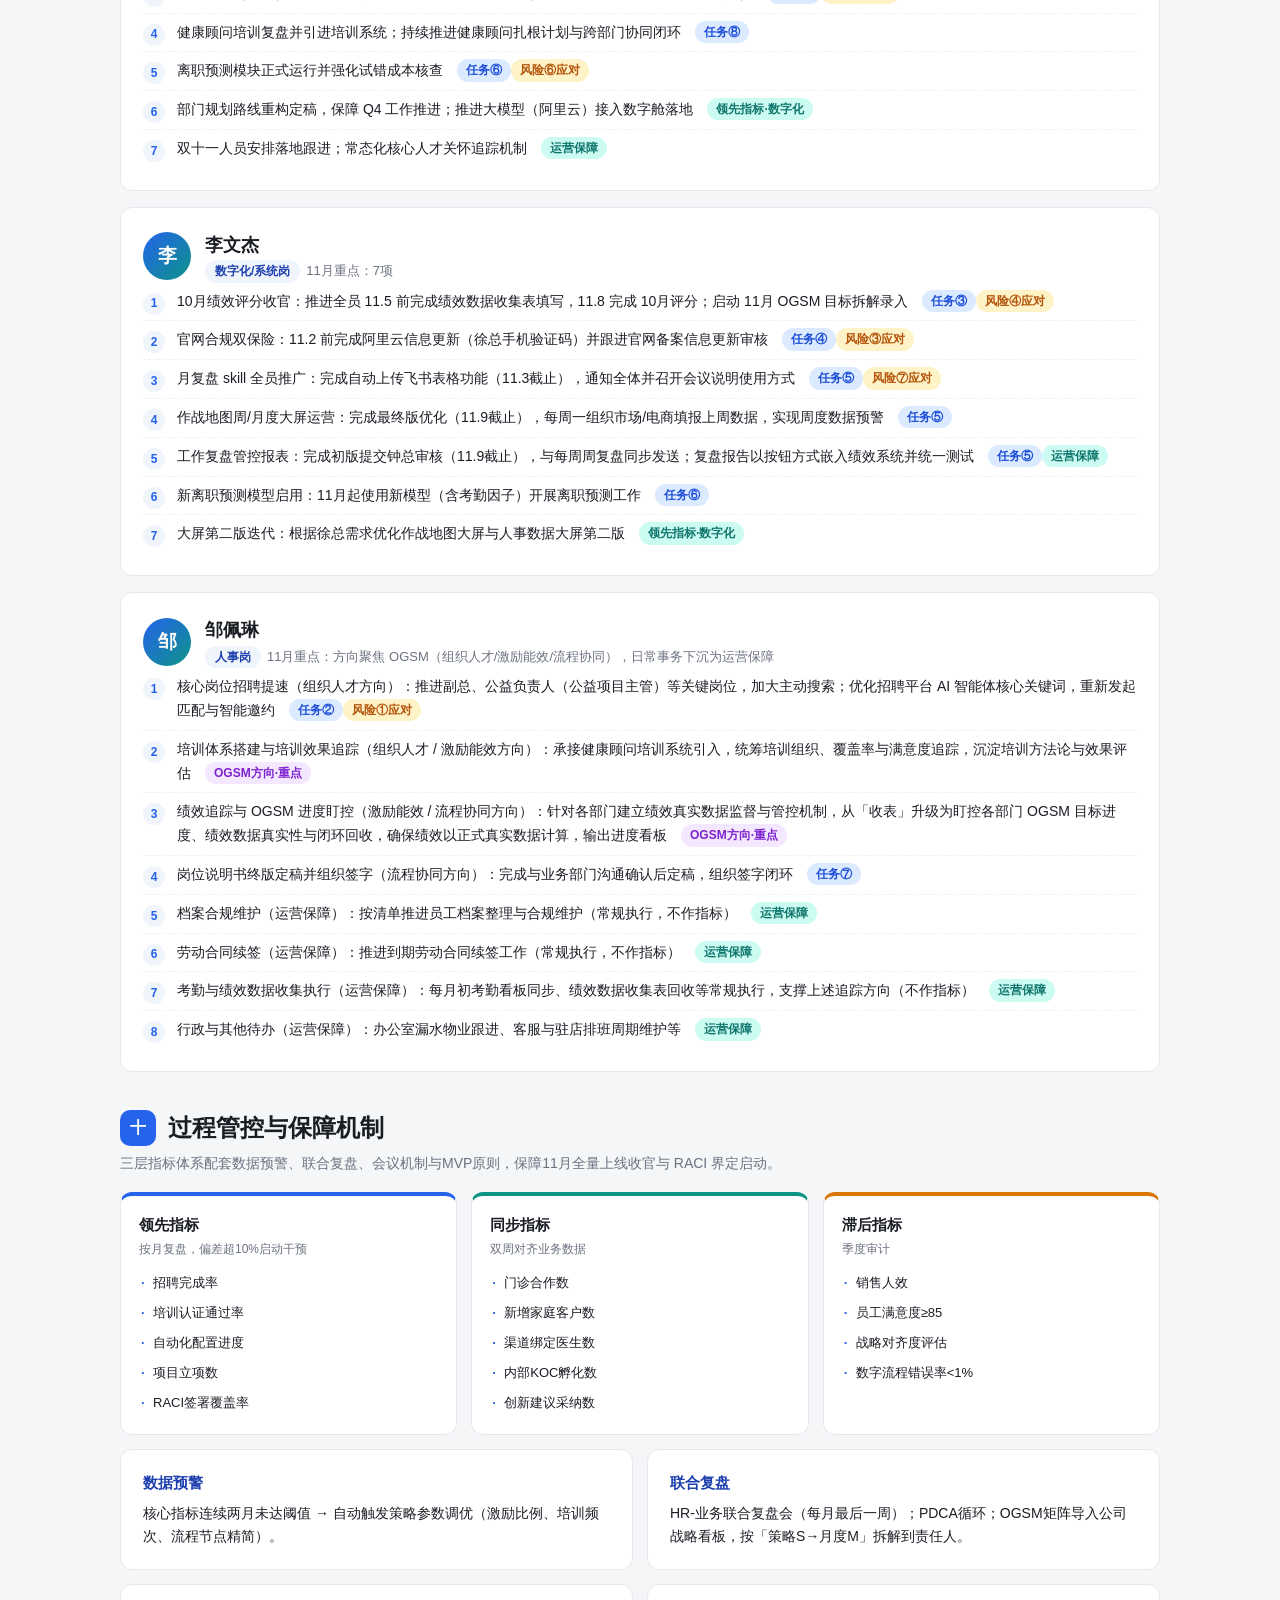
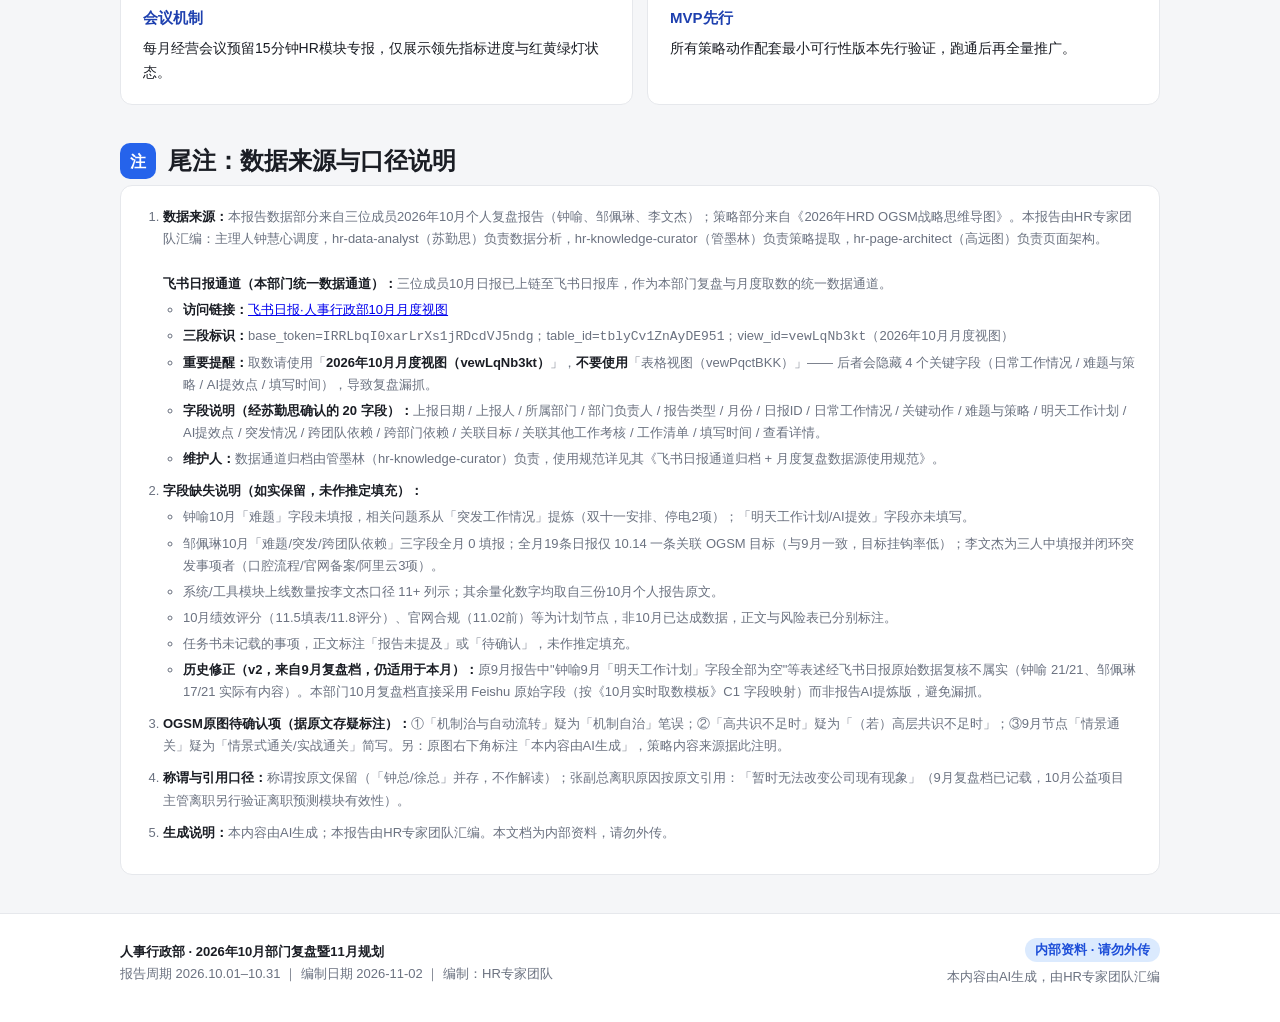
==== commit ab8be034: "deploy 2026-11-02" ====
--- a/dept-review-2026-11.html
+++ b/dept-review-2026-11.html
@@ -719,7 +719,7 @@
           <tr><td>2</td><td><b>数字舱正式飞书迁移滞后</b>，多处停留测试/迭代</td><td><span class="badge b-amber">中高</span></td><td>人力数字舱待迁移正式飞书；作战地图70%/闭环系统50%/大模型10%</td><td>11月完成迁移+数据真实性校验；作战地图/闭环系统迭代至正式运行；大模型接入落地推进</td></tr>
           <tr><td>3</td><td><b>官网合规时效风险</b>：备案过期+阿里云待更新</td><td><span class="badge b-red">高</span></td><td>官网备案10.30提交审核中；阿里云信息需徐总手机验证码、11.02前必须完成否则影响官网打开</td><td>11.02前完成阿里云信息更新并跟进备案审核，保障官网正常访问（双保险）</td></tr>
           <tr><td>4</td><td><b>10月绩效评分时效与复审缺口</b></td><td><span class="badge b-amber">中高</span></td><td>计划11.5前全员完成绩效数据收集表填写、11.8完成10月评分；9月复审仓库部门未完成</td><td>李文杰收官评分+启动11月OGSM拆解；邹佩琳跟进回收；仓库复审缺口升级钟总闭环</td></tr>
-          <tr><td>5</td><td><b>数据真实性校验与激励联动缺失</b>，影响激励公平</td><td><span class="badge b-blue">中</span></td><td>钟喻自述10.23仍在研讨；激励自动计算表待数据完整生效</td><td>11月落地数据校验与激励联动机制；完成激励全量上线与项目制责任书签署</td></tr>
+          <tr><td>5</td><td><b>数据真实性校验与激励联动缺失</b>，影响激励公平</td><td><span class="badge b-blue">中</span></td><td>钟喻自述10.23仍在研讨；激励自动计算表待数据完整生效</td><td>11月落地数据校验与激励联动机制；针对各部门建立绩效真实数据监督与管控，完成激励全量上线与项目制责任书签署</td></tr>
           <tr><td>6</td><td><b>离职预测正式运行试错成本核查不足</b></td><td><span class="badge b-blue">中</span></td><td>公益项目主管离职暴露试错成本核查不足（钟喻自述）</td><td>11月离职预测新模型正式运行并强化试错成本核查；覆盖核心岗位保留观察</td></tr>
           <tr><td>7</td><td><b>日报关键字段空置</b>，管理层可视性不足</td><td><span class="badge b-gray">中低</span></td><td>钟喻三字段未填、邹佩琳仅10.14挂目标、三字段全月0填报</td><td>结合月复盘 skill 全员推广，将「难题/计划/AI提效」设为必填项并自动提醒</td></tr>
         </tbody>
@@ -772,7 +772,7 @@
           <tr><th scope="col" style="width:32px">#</th><th scope="col" style="width:150px">任务</th><th scope="col">交付物建议</th><th scope="col" style="width:170px">责任建议</th><th scope="col" style="width:230px">风险预控</th></tr>
         </thead>
         <tbody>
-          <tr><td>1</td><td><b>数字舱正式飞书迁移 + 数据校验激励联动</b><br><span class="chip c-risk">承接10月未闭环</span></td><td>正式飞书版人力/运营数字舱；数据真实性校验规则文档；激励联动计算闭环验证报告</td><td>钟喻统筹，李文杰技术交付</td><td>迁移期设回滚方案；数据错误率维持&lt;1%；校验与激励联动11月内闭环</td></tr>
+          <tr><td>1</td><td><b>数字舱正式飞书迁移 + 数据校验激励联动</b><br><span class="chip c-risk">承接10月未闭环</span></td><td>正式飞书版人力/运营数字舱；数据真实性校验规则文档（含各部门针对性监督与管控口径）；激励联动计算闭环验证报告</td><td>钟喻统筹，李文杰技术交付</td><td>迁移期设回滚方案；数据错误率维持&lt;1%；校验与激励联动11月内闭环，并由各部门针对性监督与管控确保绩效以真实数据计算</td></tr>
           <tr><td>2</td><td><b>核心岗招聘转化</b><br><span class="chip c-risk">承接风险①</span></td><td>副总面试选拔记录与录用；公益负责人补位到岗；运营助理/公益项目主管90天融入跟踪表</td><td>钟喻+邹佩琳，用人部门参与</td><td>加大主动搜寻+优化AI关键词；对接高校等资源；临时编制绿色通道</td></tr>
           <tr><td>3</td><td><b>10月绩效评分收官与11月OGSM拆解</b><br><span class="chip c-risk">承接风险④</span></td><td>10月绩效评分结果（11.8前）；仓库复审闭环；11月OGSM目标拆解录入台账</td><td>李文杰+邹佩琳，钟喻督办</td><td>11.5前全员填表；仓库缺口升级钟总；评分偏差超10%启动干预</td></tr>
           <tr><td>4</td><td><b>官网合规双保险</b><br><span class="chip c-risk">承接风险③</span></td><td>阿里云信息更新完成凭证；官网备案审核通过截图；官网可访问巡检记录</td><td>李文杰</td><td>11.02前完成阿里云更新（徐总手机验证码）；同步跟进备案审核</td></tr>
@@ -850,7 +850,7 @@
         <ol class="ach">
           <li>核心岗位招聘提速（组织人才方向）：推进副总、公益负责人（公益项目主管）等关键岗位，加大主动搜索；优化招聘平台 AI 智能体核心关键词，重新发起匹配与智能邀约　<span class="chip c-task">任务②</span><span class="chip c-risk">风险①应对</span></li>
           <li>培训体系搭建与培训效果追踪（组织人才 / 激励能效方向）：承接健康顾问培训系统引入，统筹培训组织、覆盖率与满意度追踪，沉淀培训方法论与效果评估　<span class="chip c-ogsm">OGSM方向·重点</span></li>
-          <li>绩效追踪与 OGSM 进度盯控（激励能效 / 流程协同方向）：从「收表」升级为盯控各部门 OGSM 目标进度、绩效数据真实性与闭环回收，输出进度看板　<span class="chip c-ogsm">OGSM方向·重点</span></li>
+          <li>绩效追踪与 OGSM 进度盯控（激励能效 / 流程协同方向）：针对各部门建立绩效真实数据监督与管控机制，从「收表」升级为盯控各部门 OGSM 目标进度、绩效数据真实性与闭环回收，确保绩效以正式真实数据计算，输出进度看板　<span class="chip c-ogsm">OGSM方向·重点</span></li>
           <li>岗位说明书终版定稿并组织签字（流程协同方向）：完成与业务部门沟通确认后定稿，组织签字闭环　<span class="chip c-task">任务⑦</span></li>
           <li>档案合规维护（运营保障）：按清单推进员工档案整理与合规维护（常规执行，不作指标）　<span class="chip c-ops">运营保障</span></li>
           <li>劳动合同续签（运营保障）：推进到期劳动合同续签工作（常规执行，不作指标）　<span class="chip c-ops">运营保障</span></li>
